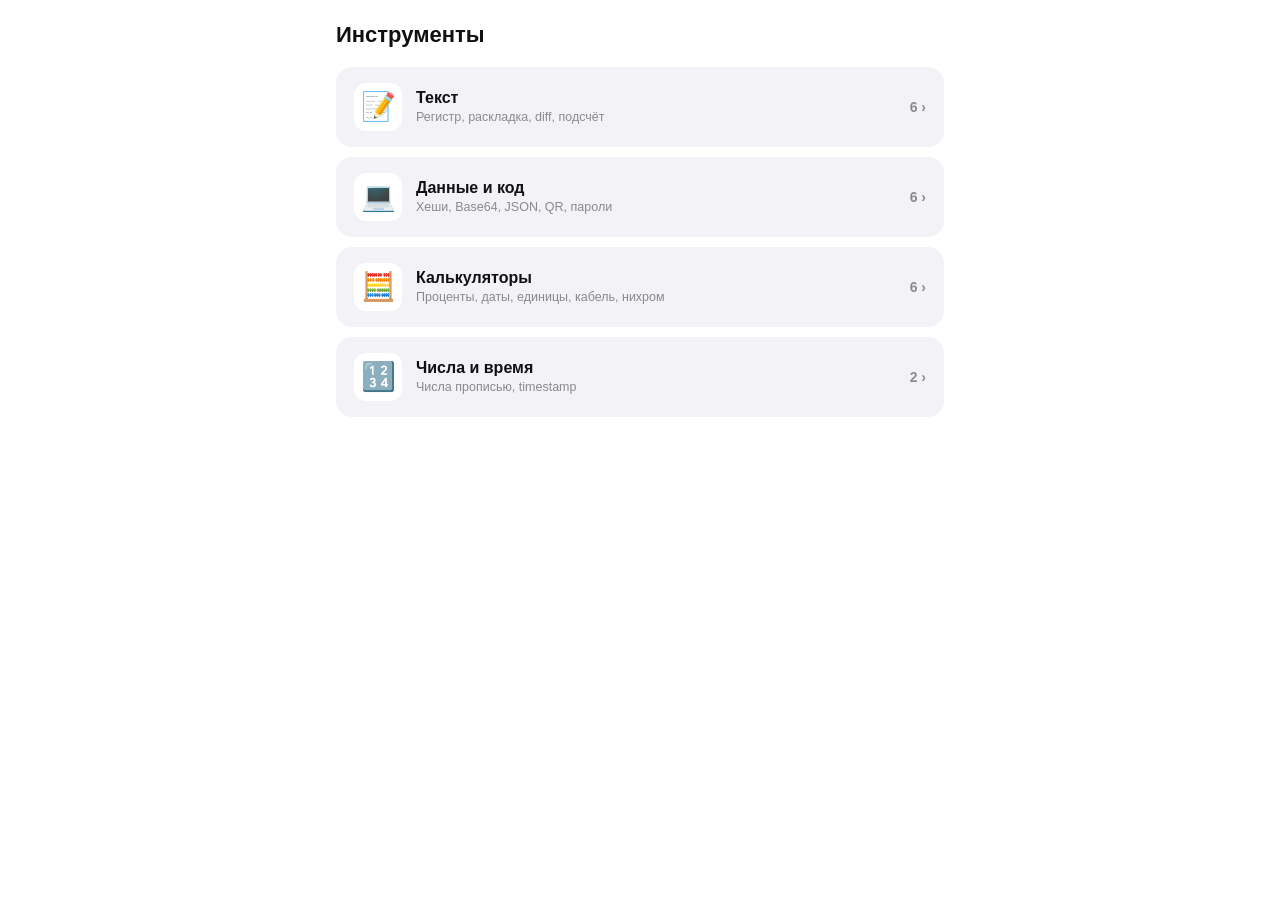
==== tools.html @ d8dfad8d "Update tools.html" ====
<!DOCTYPE html>
<html lang="ru">
<head>
<meta charset="utf-8">
<meta name="viewport" content="width=device-width, initial-scale=1, maximum-scale=1, viewport-fit=cover">
<meta name="color-scheme" content="light dark">
<title>Инструменты</title>
<script src="https://telegram.org/js/telegram-web-app.js"></script>
<style>
  :root{
    --bg: var(--tg-theme-bg-color, #ffffff);
    --text: var(--tg-theme-text-color, #111111);
    --hint: var(--tg-theme-hint-color, #8a8a8e);
    --link: var(--tg-theme-link-color, #2481cc);
    --btn: var(--tg-theme-button-color, #2481cc);
    --btn-text: var(--tg-theme-button-text-color, #ffffff);
    --sec: var(--tg-theme-secondary-bg-color, #f2f2f7);
    --card: var(--tg-theme-section-bg-color, #ffffff);
    --sep: rgba(128,128,128,.18);
  }
  *{box-sizing:border-box; -webkit-tap-highlight-color:transparent;}
  html,body{margin:0;padding:0;}
  body{
    font-family:-apple-system,BlinkMacSystemFont,"SF Pro Text","Segoe UI",Roboto,Helvetica,Arial,sans-serif;
    background:var(--bg); color:var(--text);
    min-height:100vh; font-size:16px; line-height:1.4;
    padding-bottom:env(safe-area-inset-bottom);
    overscroll-behavior:none;
  }
  .app{max-width:640px;margin:0 auto;padding:10px 16px 40px;}

  .topbar{display:flex;align-items:center;gap:10px;padding:10px 0 16px;min-height:52px;}
  .topbar h1{font-size:22px;font-weight:700;margin:0;flex:1;
    overflow:hidden;text-overflow:ellipsis;white-space:nowrap;}
  .back{
    background:var(--sec);border:0;color:var(--text);
    width:38px;height:38px;border-radius:50%;font-size:19px;
    display:flex;align-items:center;justify-content:center;
    cursor:pointer;flex-shrink:0;transition:transform .12s;
  }
  .back:active{transform:scale(.92);}
  .hidden{display:none !important;}

  .catList{display:flex;flex-direction:column;gap:10px;animation:fade .18s ease;}
  .cat{
    display:flex;align-items:center;gap:14px;
    background:var(--sec);border:0;border-radius:16px;
    padding:16px 18px;cursor:pointer;color:var(--text);
    font-family:inherit;text-align:left;width:100%;
    transition:transform .12s,opacity .12s;
  }
  .cat:active{transform:scale(.98);opacity:.85;}
  .catIco{
    font-size:28px;line-height:1;flex-shrink:0;
    width:48px;height:48px;border-radius:12px;
    display:flex;align-items:center;justify-content:center;
    background:var(--bg);
  }
  .catInfo{flex:1;min-width:0;}
  .catTitle{font-size:16px;font-weight:700;margin-bottom:3px;}
  .catSub{
    font-size:12.5px;color:var(--hint);
    overflow:hidden;text-overflow:ellipsis;white-space:nowrap;
  }
  .catCount{font-size:14px;color:var(--hint);font-weight:700;flex-shrink:0;}

  .grid{display:grid;grid-template-columns:1fr 1fr;gap:12px;animation:fade .18s ease;}
  .card{
    background:var(--sec);border:0;border-radius:16px;
    padding:20px 14px;display:flex;flex-direction:column;
    align-items:center;gap:10px;cursor:pointer;color:var(--text);
    font-family:inherit;font-size:14px;font-weight:600;text-align:center;
    transition:transform .12s, opacity .12s;min-height:108px;justify-content:center;
  }
  .card:active{transform:scale(.96);opacity:.8;}
  .card .ico{font-size:30px;line-height:1;}

  .panel{animation:fade .18s ease;}
  @keyframes fade{from{opacity:0;transform:translateY(6px)}to{opacity:1;transform:none}}

  label.fld{display:block;font-size:13px;color:var(--hint);margin:0 0 6px 2px;font-weight:500;}

  textarea,input[type=text],input[type=password],input[type=datetime-local],input[type=date],input[type=number],input[type=email],input[type=tel]{
    width:100%;background:var(--sec);border:1.5px solid transparent;
    border-radius:12px;padding:12px 14px;color:var(--text);
    font-family:inherit;font-size:16px;line-height:1.45;resize:vertical;
    outline:none;transition:border-color .15s;
    -webkit-appearance:none;appearance:none;
  }
  textarea{min-height:110px;}
  textarea:focus,input[type=text]:focus,input[type=password]:focus,input[type=datetime-local]:focus,input[type=date]:focus,input[type=number]:focus,input[type=email]:focus,input[type=tel]:focus{border-color:var(--btn);}
  textarea::placeholder,input::placeholder{color:var(--hint);}
  input[type=password]::-ms-reveal,
  input[type=password]::-ms-clear{display:none;}
  input[type=date]::-webkit-calendar-picker-indicator,
  input[type=datetime-local]::-webkit-calendar-picker-indicator{opacity:0;}

  .pwd-wrap{position:relative;display:block;}
  .pwd-wrap input{padding-right:48px;}
  .pwd-toggle{
    position:absolute;right:5px;top:50%;transform:translateY(-50%);
    background:transparent;border:0;color:var(--hint);
    width:38px;height:38px;border-radius:50%;
    display:flex;align-items:center;justify-content:center;
    cursor:pointer;font-size:18px;font-family:inherit;
    -webkit-tap-highlight-color:transparent;
  }
  .pwd-toggle:active{transform:translateY(-50%) scale(.9);}
  .pwd-toggle.on{color:var(--btn);}

  .dateWrap{position:relative;display:block;}
  .dateWrap .dateText{padding-right:48px;}
  .dateWrap .dateNative{
    position:absolute;left:0;top:0;width:1px;height:1px;
    opacity:0;pointer-events:none;border:0;padding:0;
    -webkit-appearance:none;appearance:none;
  }
  .dateWrap .dateBtn{
    position:absolute;right:5px;top:50%;transform:translateY(-50%);
    background:transparent;border:0;color:var(--hint);
    width:38px;height:38px;border-radius:50%;
    display:flex;align-items:center;justify-content:center;
    cursor:pointer;font-size:18px;font-family:inherit;
    -webkit-tap-highlight-color:transparent;
  }
  .dateWrap .dateBtn:active{transform:translateY(-50%) scale(.9);}

  .seg{display:flex;background:var(--sec);border-radius:12px;padding:3px;gap:3px;margin-bottom:14px;}
  .seg button{
    flex:1;border:0;background:transparent;color:var(--text);
    padding:9px 6px;border-radius:9px;font-size:14px;font-weight:600;
    font-family:inherit;cursor:pointer;transition:background .15s;
  }
  .seg button.on{background:var(--bg);box-shadow:0 1px 4px rgba(0,0,0,.12);}
  .seg.sm button{padding:7px 4px;font-size:13px;}
  .seg.wrap{flex-wrap:wrap;gap:6px;padding:6px;}
  .seg.wrap button{
    flex:1 0 calc(50% - 3px);min-height:44px;
    padding:8px 6px;font-size:13px;line-height:1.2;
  }
  .seg.wrap button.wide{flex:1 0 100%;}
  .opTitle{
    font-size:14px;color:var(--hint);font-weight:500;
    margin:2px 2px 10px;text-align:center;line-height:1.4;
  }
  .opTitle b{color:var(--text);font-weight:600;}

  .row{display:flex;gap:10px;margin-top:12px;}
  .btn{
    flex:1;border:0;border-radius:12px;padding:13px 16px;
    font-size:15px;font-weight:600;font-family:inherit;cursor:pointer;
    background:var(--btn);color:var(--btn-text);transition:transform .12s,opacity .12s;
  }
  .btn.ghost{background:var(--sec);color:var(--text);}
  .btn:active{transform:scale(.97);opacity:.85;}
  .btn:disabled{opacity:.45;}
  .btn.sm{padding:8px 12px;font-size:13px;flex:0 1 auto;border-radius:10px;}

  .out{
    margin-top:14px;background:var(--sec);border-radius:12px;
    padding:14px;font-size:15px;word-break:break-word;
    white-space:pre-wrap;font-family:ui-monospace,SFMono-Regular,Menlo,monospace;
    line-height:1.5;position:relative;min-height:52px;
  }
  .out.small{font-size:13.5px;}
  .out .empty{color:var(--hint);font-family:inherit;font-weight:400;}

  .stats{display:grid;grid-template-columns:1fr 1fr;gap:10px;margin-top:14px;}
  .stat{background:var(--sec);border-radius:12px;padding:12px 14px;}
  .stat .v{font-size:22px;font-weight:700;line-height:1.15;font-variant-numeric:tabular-nums;}
  .stat .k{font-size:12px;color:var(--hint);margin-top:3px;}
  .stat.full{grid-column:1/-1;}
  .stat .v.small{font-size:15px;font-weight:600;line-height:1.4;word-break:break-word;}

  .hashrow{margin-top:12px;}
  .hashrow .name{font-size:12px;color:var(--hint);font-weight:600;letter-spacing:.4px;margin-bottom:5px;}
  .hashrow .val{
    background:var(--sec);border-radius:12px;padding:12px 14px;
    font-family:ui-monospace,SFMono-Regular,Menlo,monospace;
    font-size:12.5px;word-break:break-all;line-height:1.5;
    display:flex;align-items:flex-start;gap:8px;
  }
  .hashrow .val span{flex:1;}
  .mini{
    background:transparent;border:0;color:var(--link);font-size:12px;
    font-weight:600;cursor:pointer;padding:2px 0;font-family:inherit;flex-shrink:0;
  }

  .convRow{
    display:flex;align-items:center;gap:10px;
    background:var(--sec);border-radius:10px;padding:11px 13px;margin-bottom:8px;
  }
  .convRow .cn{
    font-size:13px;color:var(--hint);flex:1;min-width:0;
    overflow:hidden;text-overflow:ellipsis;white-space:nowrap;
  }
  .convRow .cv{font-size:15px;font-weight:600;font-variant-numeric:tabular-nums;white-space:nowrap;}
  .convRow .cu{font-size:12px;color:var(--hint);font-weight:500;margin-left:2px;}

  .letters{
    background:var(--sec);border-radius:12px;padding:12px;
    display:flex;flex-wrap:wrap;gap:6px;max-height:260px;overflow-y:auto;
    min-height:52px;align-content:flex-start;
  }
  .ltr{
    background:var(--bg);border-radius:8px;padding:5px 9px;
    font-size:13px;display:inline-flex;align-items:center;gap:6px;
    font-family:ui-monospace,SFMono-Regular,Menlo,monospace;
  }
  .ltr b{font-weight:700;}
  .ltr .cnt{color:var(--hint);font-size:12px;font-weight:700;}

  .qrbox{
    margin-top:14px;background:#fff;border-radius:16px;padding:14px;
    display:flex;justify-content:center;align-items:center;min-height:120px;
  }
  .qrbox canvas{width:100%;max-width:340px;height:auto;image-rendering:pixelated;display:block;}

  .err{color:#e0453e;font-size:13px;margin-top:10px;font-weight:500;}
  .hintnote{color:var(--hint);font-size:12px;margin-top:10px;text-align:center;}

  .chk{display:flex;align-items:center;gap:10px;font-size:14px;padding:8px 0;cursor:pointer;user-select:none;}
  .chk input{width:18px;height:18px;accent-color:var(--btn);flex-shrink:0;}

  input[type=range]{width:100%;height:32px;accent-color:var(--btn);background:transparent;}

  .strength{height:8px;background:var(--sec);border-radius:6px;margin-top:12px;overflow:hidden;}
  .strength .bar{height:100%;width:0;transition:width .3s,background .3s;border-radius:6px;}

  .caseBtns{display:flex;flex-wrap:wrap;gap:6px;margin-top:12px;}
  .caseBtns .btn{padding:8px 12px;font-size:13px;flex:0 1 auto;border-radius:10px;}

  .colorPreview{height:96px;border-radius:14px;margin-bottom:16px;border:1px solid var(--sep);background:#3498db;}

  .twoCols{display:grid;grid-template-columns:1fr 1fr;gap:10px;margin-bottom:12px;}
  @media (max-width:520px) and (orientation:portrait){
    .twoCols{grid-template-columns:1fr;}
  }
  .twoCols.stacked{grid-template-columns:1fr !important;}
  .twoCols.force-horizontal{grid-template-columns:1fr 1fr !important;}

  .diff2{
    margin-top:6px;background:var(--sec);border-radius:12px;padding:8px;
    display:grid;gap:2px 6px;max-height:520px;overflow-y:auto;
    font-family:ui-monospace,SFMono-Regular,Menlo,monospace;
    font-size:12.5px;line-height:1.5;
  }
  .diff2.split{grid-template-columns:auto 1fr auto 1fr;column-gap:16px;}
  .diff2.unified{grid-template-columns:auto 1fr;column-gap:8px;}
  .diff2 .lno{
    color:var(--hint);font-size:11px;text-align:right;
    padding:1px 2px;user-select:none;font-variant-numeric:tabular-nums;min-width:22px;
  }
  .diff2 .cell{
    padding:1px 8px;white-space:pre-wrap;word-break:break-word;
    border-radius:3px;min-height:18px;
  }
  .diff2 .cell.add{background:rgba(52,199,89,.18);color:#1c7c3f;}
  .diff2 .cell.del{background:rgba(255,59,48,.18);color:#b03a2e;}
  .diff2 .cell.same{color:var(--hint);}
  .diff2 .cell.empty{background:rgba(128,128,128,.06);}
  @media (prefers-color-scheme: dark){
    .diff2 .cell.add{color:#7ee2a8;}
    .diff2 .cell.del{color:#ff8a82;}
  }
  .diff2 .hdr{
    color:var(--hint);font-size:11px;letter-spacing:.4px;
    margin:6px 4px 2px;font-weight:600;text-align:center;
  }
  .diff2 .hdr.span2{grid-column:span 2;}
  .diff2 .summary{
    grid-column:1/-1;color:var(--hint);font-size:11px;
    letter-spacing:.4px;margin:8px 4px 2px;font-weight:600;text-align:center;
  }

  select.sel{
    width:100%;background:var(--sec);border:1.5px solid transparent;
    border-radius:12px;padding:11px 32px 11px 14px;color:var(--text);
    font-family:inherit;font-size:15px;outline:none;appearance:none;
    -webkit-appearance:none;
    background-image:url("data:image/svg+xml;utf8,<svg xmlns='http://www.w3.org/2000/svg' width='12' height='8'><path d='M1 1l5 5 5-5' stroke='%23888' stroke-width='2' fill='none' stroke-linecap='round'/></svg>");
    background-repeat:no-repeat;background-position:right 12px center;
  }

  input[type=color]{width:100%;height:52px;border:0;border-radius:12px;background:var(--sec);padding:4px;cursor:pointer;}

  .toast{
    position:fixed;left:50%;bottom:28px;transform:translateX(-50%) translateY(20px);
    background:rgba(0,0,0,.82);color:#fff;padding:10px 20px;border-radius:22px;
    font-size:14px;font-weight:500;opacity:0;pointer-events:none;
    transition:all .22s;z-index:99;backdrop-filter:blur(8px);
  }
  .toast.show{opacity:1;transform:translateX(-50%) translateY(0);}
</style>
</head>
<body>
<div class="app">
  <div class="topbar">
    <button class="back hidden" id="backBtn">←</button>
    <h1 id="title">Инструменты</h1>
  </div>
  <div id="main"></div>
</div>
<div class="toast" id="toast"></div>

<script>
/* ============================================================
   Telegram WebApp
   ============================================================ */
const tg = window.Telegram && window.Telegram.WebApp ? window.Telegram.WebApp : null;
if (tg) {
  try { tg.ready(); tg.expand(); } catch(e){}
  if (tg.setHeaderColor) { try { tg.setHeaderColor('secondary_bg_color'); } catch(e){} }
}

let _mbGetter = null;
let _currentCleanup = null;

function setMainButton(getter){
  _mbGetter = getter;
  refreshMainButton();
}
function refreshMainButton(){
  if (!tg || !tg.MainButton) return;
  if (!_mbGetter){ try { tg.MainButton.hide(); } catch(e){} return; }
  let r = '';
  try { r = _mbGetter() || ''; } catch(e){ r = ''; }
  if (String(r).trim().length){
    try { tg.MainButton.setText('Отправить в чат'); tg.MainButton.show(); } catch(e){}
  } else {
    try { tg.MainButton.hide(); } catch(e){}
  }
}
if (tg && tg.MainButton){
  tg.MainButton.onClick(() => {
    if (!_mbGetter) return;
    let text = '';
    try { text = String(_mbGetter() || ''); } catch(e){}
    if (!text.trim()) return;
    try { tg.openTelegramLink('https://t.me/share/url?url=' + encodeURIComponent(text)); } catch(e){}
  });
}

/* ============================================================
   Утилиты
   ============================================================ */
const enc = new TextEncoder();
const dec = new TextDecoder();

function toast(msg){
  const t = document.getElementById('toast');
  t.textContent = msg;
  t.classList.add('show');
  clearTimeout(t._tm);
  t._tm = setTimeout(()=>t.classList.remove('show'), 1800);
}
async function copyText(txt){
  if (!txt) return;
  try {
    if (navigator.clipboard && window.isSecureContext) {
      await navigator.clipboard.writeText(txt);
    } else {
      const ta = document.createElement('textarea');
      ta.value = txt; ta.style.position = 'fixed'; ta.style.opacity = '0';
      document.body.appendChild(ta); ta.select();
      document.execCommand('copy'); document.body.removeChild(ta);
    }
    toast('Скопировано');
    if (tg && tg.HapticFeedback) try { tg.HapticFeedback.impactOccurred('light'); } catch(e){}
  } catch(e) { toast('Не удалось скопировать'); }
}
function esc(s){
  return String(s).replace(/[&<>"']/g, c => ({'&':'&amp;','<':'&lt;','>':'&gt;','"':'&quot;',"'":'&#39;'}[c]));
}

/* ============================================================
   Поля даты
   ============================================================ */
function parseUserDate(str, withTime){
  if (!str) return null;
  str = String(str).trim();
  if (!str) return null;
  let time = { h: 0, m: 0, s: 0 };
  let hasTime = false;
  const timeMatch = str.match(/(\d{1,2}):(\d{1,2})(?::(\d{1,2}))?\s*$/);
  if (timeMatch){
    const h = +timeMatch[1], m = +timeMatch[2], s = timeMatch[3] ? +timeMatch[3] : 0;
    if (h > 23 || m > 59 || s > 59) return null;
    time = { h, m, s }; hasTime = true;
    str = str.slice(0, timeMatch.index).trim();
    if (!str) return null;
  }
  let y, mo, d;
  let m = str.match(/^(\d{4})[-./](\d{1,2})[-./](\d{1,2})$/);
  if (m){ y = +m[1]; mo = +m[2]; d = +m[3]; }
  else {
    m = str.match(/^(\d{1,2})[-./](\d{1,2})[-./](\d{2,4})$/);
    if (m){
      d = +m[1]; mo = +m[2]; y = +m[3];
      if (y < 100) y += y < 70 ? 2000 : 1900;
    } else {
      m = str.match(/^(\d{8})$/);
      if (m){
        const s = m[1]; const first4 = +s.slice(0,4);
        if (first4 >= 1900 && first4 <= 2199){ y = first4; mo = +s.slice(4,6); d = +s.slice(6,8); }
        else { d = +s.slice(0,2); mo = +s.slice(2,4); y = +s.slice(4,8); }
      } else {
        m = str.match(/^(\d{6})$/);
        if (m){
          const s = m[1];
          d = +s.slice(0,2); mo = +s.slice(2,4); y = +s.slice(4,6);
          y += y < 70 ? 2000 : 1900;
        } else return null;
      }
    }
  }
  if (mo < 1 || mo > 12 || d < 1 || d > 31 || y < 1900 || y > 2199) return null;
  const dt = new Date(y, mo - 1, d, time.h, time.m, time.s);
  if (dt.getFullYear() !== y || dt.getMonth() !== mo - 1 || dt.getDate() !== d) return null;
  return { date: dt, hasTime };
}
function formatUserDate(date, withTime){
  const d = String(date.getDate()).padStart(2, '0');
  const mo = String(date.getMonth() + 1).padStart(2, '0');
  const y = date.getFullYear();
  let s = `${d}.${mo}.${y}`;
  if (withTime){
    const h = String(date.getHours()).padStart(2, '0');
    const mi = String(date.getMinutes()).padStart(2, '0');
    s += ` ${h}:${mi}`;
  }
  return s;
}
function toNativeValue(date, withTime){
  const y = date.getFullYear();
  const mo = String(date.getMonth() + 1).padStart(2, '0');
  const d = String(date.getDate()).padStart(2, '0');
  let s = `${y}-${mo}-${d}`;
  if (withTime){
    const h = String(date.getHours()).padStart(2, '0');
    const mi = String(date.getMinutes()).padStart(2, '0');
    s += `T${h}:${mi}`;
  }
  return s;
}
function dateFieldWrap(id, initialValue, withTime){
  const placeholder = withTime ? 'дд.мм.гггг чч:мм' : 'дд.мм.гггг';
  return `
    <div class="dateWrap">
      <input type="text" id="${id}" class="dateText"
        placeholder="${placeholder}"
        value="${esc(initialValue || '')}"
        autocomplete="off" spellcheck="false">
      <input type="${withTime ? 'datetime-local' : 'date'}" id="${id}__native" class="dateNative" tabindex="-1">
      <button type="button" class="dateBtn" data-for="${id}" aria-label="Выбрать дату">📅</button>
    </div>`;
}
function bindDateField(container, id, withTime, onChange){
  const txt = container.querySelector('#' + id);
  const native = container.querySelector('#' + id + '__native');
  const btn = container.querySelector('.dateBtn[data-for="' + id + '"]');
  if (!txt || !native || !btn) return;
  const syncNative = () => {
    const p = parseUserDate(txt.value, withTime);
    if (p) native.value = toNativeValue(p.date, withTime);
  };
  txt.addEventListener('input', () => { syncNative(); onChange(); });
  txt.addEventListener('blur', () => {
    const p = parseUserDate(txt.value, withTime);
    if (p){ txt.value = formatUserDate(p.date, withTime); onChange(); }
  });
  btn.addEventListener('click', e => {
    e.preventDefault(); syncNative();
    try { if (typeof native.showPicker === 'function') native.showPicker(); else native.click(); }
    catch(err) { try { native.click(); } catch(_){} }
  });
  native.addEventListener('change', () => {
    if (!native.value) return;
    const parts = native.value.split('T');
    const [y, mo, d] = parts[0].split('-').map(Number);
    let hh = 0, mm = 0;
    if (parts[1]){ const t = parts[1].split(':'); hh = +t[0]; mm = +t[1]; }
    const dt = new Date(y, mo - 1, d, hh, mm);
    txt.value = formatUserDate(dt, withTime);
    onChange();
  });
  syncNative();
}

/* ============================================================
   MD5
   ============================================================ */
function md5(str){
  const bytes = enc.encode(str);
  const S = [7,12,17,22,7,12,17,22,7,12,17,22,7,12,17,22,
             5,9,14,20,5,9,14,20,5,9,14,20,5,9,14,20,
             4,11,16,23,4,11,16,23,4,11,16,23,4,11,16,23,
             6,10,15,21,6,10,15,21,6,10,15,21,6,10,15,21];
  const K = new Uint32Array(64);
  for (let i=0;i<64;i++) K[i] = Math.floor(Math.abs(Math.sin(i+1)) * 4294967296);
  const len = bytes.length, bitLen = len * 8;
  const padLen = ((len + 8) >> 6 << 6) + 64;
  const buf = new Uint8Array(padLen); buf.set(bytes); buf[len] = 0x80;
  const dv = new DataView(buf.buffer);
  dv.setUint32(padLen - 8, bitLen >>> 0, true);
  dv.setUint32(padLen - 4, Math.floor(bitLen / 4294967296), true);
  let a0=0x67452301,b0=0xefcdab89,c0=0x98badcfe,d0=0x10325476;
  const M = new Uint32Array(16);
  for (let off=0; off<padLen; off+=64){
    for (let i=0;i<16;i++) M[i] = dv.getUint32(off + i*4, true);
    let A=a0,B=b0,C=c0,D=d0;
    for (let i=0;i<64;i++){
      let F,g;
      if (i<16){F=(B&C)|(~B&D);g=i;}
      else if (i<32){F=(D&B)|(~D&C);g=(5*i+1)%16;}
      else if (i<48){F=B^C^D;g=(3*i+5)%16;}
      else{F=C^(B|~D);g=(7*i)%16;}
      F=(F+A+K[i]+M[g])>>>0;
      A=D;D=C;C=B;B=(B+(((F<<S[i])|(F>>>(32-S[i])))>>>0))>>>0;
    }
    a0=(a0+A)>>>0;b0=(b0+B)>>>0;c0=(c0+C)>>>0;d0=(d0+D)>>>0;
  }
  const out = new Uint8Array(16);
  const odv = new DataView(out.buffer);
  odv.setUint32(0,a0,true);odv.setUint32(4,b0,true);
  odv.setUint32(8,c0,true);odv.setUint32(12,d0,true);
  let hex='';
  for (let i=0;i<16;i++) hex += out[i].toString(16).padStart(2,'0');
  return hex;
}

/* ============================================================
   SHA-256
   ============================================================ */
function sha256(str){
  const bytes = enc.encode(str);
  const K = new Uint32Array([
    0x428a2f98,0x71374491,0xb5c0fbcf,0xe9b5dba5,0x3956c25b,0x59f111f1,0x923f82a4,0xab1c5ed5,
    0xd807aa98,0x12835b01,0x243185be,0x550c7dc3,0x72be5d74,0x80deb1fe,0x9bdc06a7,0xc19bf174,
    0xe49b69c1,0xefbe4786,0x0fc19dc6,0x240ca1cc,0x2de92c6f,0x4a7484aa,0x5cb0a9dc,0x76f988da,
    0x983e5152,0xa831c66d,0xb00327c8,0xbf597fc7,0xc6e00bf3,0xd5a79147,0x06ca6351,0x14292967,
    0x27b70a85,0x2e1b2138,0x4d2c6dfc,0x53380d13,0x650a7354,0x766a0abb,0x81c2c92e,0x92722c85,
    0xa2bfe8a1,0xa81a664b,0xc24b8b70,0xc76c51a3,0xd192e819,0xd6990624,0xf40e3585,0x106aa070,
    0x19a4c116,0x1e376c08,0x2748774c,0x34b0bcb5,0x391c0cb3,0x4ed8aa4a,0x5b9cca4f,0x682e6ff3,
    0x748f82ee,0x78a5636f,0x84c87814,0x8cc70208,0x90befffa,0xa4506ceb,0xbef9a3f7,0xc67178f2]);
  const H = new Uint32Array([0x6a09e667,0xbb67ae85,0x3c6ef372,0xa54ff53a,0x510e527f,0x9b05688c,0x1f83d9ab,0x5be0cd19]);
  const rotr = (x,n) => (x>>>n)|(x<<(32-n));
  const len = bytes.length, bitLen = len*8;
  const padLen = ((len+8)>>6<<6)+64;
  const buf = new Uint8Array(padLen); buf.set(bytes); buf[len] = 0x80;
  const dv = new DataView(buf.buffer);
  dv.setUint32(padLen-8, Math.floor(bitLen/4294967296), false);
  dv.setUint32(padLen-4, bitLen>>>0, false);
  const w = new Uint32Array(64);
  for (let off=0; off<padLen; off+=64){
    for (let i=0;i<16;i++) w[i] = dv.getUint32(off+i*4,false);
    for (let i=16;i<64;i++){
      const s0 = rotr(w[i-15],7)^rotr(w[i-15],18)^(w[i-15]>>>3);
      const s1 = rotr(w[i-2],17)^rotr(w[i-2],19)^(w[i-2]>>>10);
      w[i] = (w[i-16]+s0+w[i-7]+s1)>>>0;
    }
    let a=H[0],b=H[1],c=H[2],d=H[3],e=H[4],f=H[5],g=H[6],h=H[7];
    for (let i=0;i<64;i++){
      const S1 = rotr(e,6)^rotr(e,11)^rotr(e,25);
      const ch = (e&f)^(~e&g);
      const t1 = (h+S1+ch+K[i]+w[i])>>>0;
      const S0 = rotr(a,2)^rotr(a,13)^rotr(a,22);
      const maj = (a&b)^(a&c)^(b&c);
      const t2 = (S0+maj)>>>0;
      h=g;g=f;f=e;e=(d+t1)>>>0;d=c;c=b;b=a;a=(t1+t2)>>>0;
    }
    H[0]=(H[0]+a)>>>0;H[1]=(H[1]+b)>>>0;H[2]=(H[2]+c)>>>0;H[3]=(H[3]+d)>>>0;
    H[4]=(H[4]+e)>>>0;H[5]=(H[5]+f)>>>0;H[6]=(H[6]+g)>>>0;H[7]=(H[7]+h)>>>0;
  }
  let out='';
  for (let i=0;i<8;i++) out += H[i].toString(16).padStart(8,'0');
  return out;
}

/* ============================================================
   Base64
   ============================================================ */
function b64Encode(str){
  const bytes = enc.encode(str);
  let bin='';
  const CH = 0x8000;
  for (let i=0;i<bytes.length;i+=CH) bin += String.fromCharCode.apply(null, bytes.subarray(i,i+CH));
  return btoa(bin);
}
function b64Decode(b64){
  const clean = b64.replace(/\s+/g,'').replace(/-/g,'+').replace(/_/g,'/');
  const pad = clean.length % 4 ? '='.repeat(4 - clean.length % 4) : '';
  const bin = atob(clean + pad);
  const bytes = new Uint8Array(bin.length);
  for (let i=0;i<bin.length;i++) bytes[i] = bin.charCodeAt(i);
  return dec.decode(bytes);
}

/* ============================================================
   Раскладка
   ============================================================ */
const RU_TO_EN_CHARS = {
  'й':'q','ц':'w','у':'e','к':'r','е':'t','н':'y','г':'u','ш':'i',
  'щ':'o','з':'p','х':'[','ъ':']','ф':'a','ы':'s','в':'d','а':'f',
  'п':'g','р':'h','о':'j','л':'k','д':'l','ж':';','э':"'",'я':'z',
  'ч':'x','с':'c','м':'v','и':'b','т':'n','ь':'m','б':',','ю':'.',
  'ё':'`',
  'Й':'Q','Ц':'W','У':'E','К':'R','Е':'T','Н':'Y','Г':'U','Ш':'I',
  'Щ':'O','З':'P','Х':'{','Ъ':'}','Ф':'A','Ы':'S','В':'D','А':'F',
  'П':'G','Р':'H','О':'J','Л':'K','Д':'L','Ж':':','Э':'"','Я':'Z',
  'Ч':'X','С':'C','М':'V','И':'B','Т':'N','Ь':'M','Б':'<','Ю':'>',
  'Ё':'~'
};
const EN_TO_RU_CHARS = (() => { const o={}; for (const [k,v] of Object.entries(RU_TO_EN_CHARS)) o[v]=k; return o; })();
function convertLayout(text, dir, convertPunct = false){
  const map = dir === 'ru-en' ? RU_TO_EN_CHARS : EN_TO_RU_CHARS;
  const RE_LETTER = /\p{L}/u;
  let out = '';
  for (const ch of text){
    if (!convertPunct && !RE_LETTER.test(ch)){ out += ch; continue; }
    out += (map[ch] !== undefined) ? map[ch] : ch;
  }
  return out;
}

/* ============================================================
   Транслитерация
   ============================================================ */
const TRANSLIT_MAP = {
  'а':'a','б':'b','в':'v','г':'g','д':'d','е':'e','ё':'e','ж':'zh','з':'z',
  'и':'i','й':'y','к':'k','л':'l','м':'m','н':'n','о':'o','п':'p','р':'r',
  'с':'s','т':'t','у':'u','ф':'f','х':'kh','ц':'ts','ч':'ch','ш':'sh',
  'щ':'shch','ъ':'','ы':'y','ь':'','э':'e','ю':'yu','я':'ya',
  'А':'A','Б':'B','В':'V','Г':'G','Д':'D','Е':'E','Ё':'E','Ж':'Zh','З':'Z',
  'И':'I','Й':'Y','К':'K','Л':'L','М':'M','Н':'N','О':'O','П':'P','Р':'R',
  'С':'S','Т':'T','У':'U','Ф':'F','Х':'Kh','Ц':'Ts','Ч':'Ch','Ш':'Sh',
  'Щ':'Shch','Ъ':'','Ы':'Y','Ь':'','Э':'E','Ю':'Yu','Я':'Ya'
};
function translit(text, mode){
  let out = '';
  for (const ch of text) out += (TRANSLIT_MAP[ch] !== undefined) ? TRANSLIT_MAP[ch] : ch;
  if (mode === 'url'){
    out = out.toLowerCase().replace(/\s+/g, '-').replace(/[^a-z0-9\-_.~]/g, '').replace(/-+/g, '-').replace(/^-|-$/g, '');
  }
  return out;
}

/* ============================================================
   QR-код
   ============================================================ */
const QR = (function(){
  const EXP = new Uint8Array(512), LOG = new Uint8Array(256);
  (function(){
    let x = 1;
    for (let i=0;i<255;i++){ EXP[i]=x; LOG[x]=i; x<<=1; if (x&0x100) x^=0x11D; }
    for (let i=255;i<512;i++) EXP[i] = EXP[i-255];
  })();
  const mul = (a,b) => (a===0||b===0) ? 0 : EXP[LOG[a]+LOG[b]];
  function genPoly(n){
    let poly = [1];
    for (let i=0;i<n;i++){
      const c = EXP[i];
      const next = new Array(poly.length + 1).fill(0);
      for (let j=0;j<poly.length;j++){ next[j]^=poly[j]; next[j+1]^=mul(poly[j],c); }
      poly = next;
    }
    return poly;
  }
  function rsEncode(data, ecLen){
    const gen = genPoly(ecLen);
    const res = new Uint8Array(data.length + ecLen);
    res.set(data);
    for (let i=0;i<data.length;i++){
      const coef = res[i];
      if (coef !== 0) for (let j=0;j<gen.length;j++) res[i+j] ^= mul(gen[j], coef);
    }
    const out = [];
    for (let i=data.length;i<res.length;i++) out.push(res[i]);
    return out;
  }
  const INFO = [ null,
    {align:[],         L:[19,7, [[1,19]]],          M:[16,10,[[1,16]]],           Q:[13,13,[[1,13]]],           H:[9,17, [[1,9]]]},
    {align:[6,18],     L:[34,10,[[1,34]]],          M:[28,16,[[1,28]]],           Q:[22,22,[[1,22]]],           H:[16,28,[[1,16]]]},
    {align:[6,22],     L:[55,15,[[1,55]]],          M:[44,26,[[1,44]]],           Q:[34,18,[[2,17]]],           H:[26,22,[[2,13]]]},
    {align:[6,26],     L:[80,20,[[1,80]]],          M:[64,18,[[2,32]]],           Q:[48,26,[[2,24]]],           H:[36,16,[[4,9]]]},
    {align:[6,30],     L:[108,26,[[1,108]]],        M:[86,24,[[2,43]]],           Q:[62,18,[[2,15],[2,16]]],    H:[46,22,[[2,11],[2,12]]]},
    {align:[6,34],     L:[136,18,[[2,68]]],         M:[108,16,[[4,27]]],          Q:[76,24,[[4,19]]],           H:[60,28,[[4,15]]]},
    {align:[6,22,38],  L:[156,20,[[2,78]]],         M:[124,18,[[4,31]]],          Q:[88,18,[[2,14],[4,15]]],    H:[66,26,[[4,13],[1,14]]]},
    {align:[6,24,42],  L:[194,24,[[2,97]]],         M:[154,22,[[2,38],[2,39]]],   Q:[110,22,[[4,18],[2,19]]],   H:[86,26,[[4,14],[2,15]]]},
    {align:[6,26,46],  L:[232,30,[[2,116]]],        M:[182,22,[[3,36],[2,37]]],   Q:[132,20,[[4,16],[4,17]]],   H:[100,24,[[4,12],[4,13]]]},
    {align:[6,28,50],  L:[274,18,[[2,68],[2,69]]],  M:[216,26,[[4,43],[1,44]]],   Q:[154,24,[[6,19],[2,20]]],   H:[122,28,[[6,15],[2,16]]]},
    {align:[6,30,54],  L:[324,20,[[4,81]]],         M:[254,30,[[1,82],[4,43]]],   Q:[180,28,[[4,22],[4,23]]],   H:[140,24,[[3,12],[8,13]]]},
    {align:[6,32,58],  L:[370,24,[[2,92],[2,93]]],  M:[290,22,[[6,36],[2,37]]],   Q:[206,26,[[4,20],[6,21]]],   H:[158,28,[[7,14],[4,15]]]},
    {align:[6,34,62],  L:[428,26,[[4,107]]],        M:[334,22,[[8,37],[1,38]]],   Q:[244,24,[[8,20],[4,21]]],   H:[180,22,[[12,11],[4,12]]]},
    {align:[6,26,46,66], L:[461,30,[[3,115],[1,116]]], M:[365,24,[[4,40],[5,41]]], Q:[261,20,[[11,16],[5,17]]], H:[197,24,[[11,12],[5,13]]]},
    {align:[6,26,48,70], L:[523,22,[[5,87],[1,88]]], M:[415,24,[[5,41],[5,42]]], Q:[295,30,[[5,24],[7,25]]], H:[223,24,[[11,12],[7,13]]]}
  ];
  const EC_BITS = {L:1, M:0, Q:3, H:2};
  const MASKS = [
    (i,j)=>(i+j)%2===0,(i,j)=>i%2===0,(i,j)=>j%3===0,(i,j)=>(i+j)%3===0,
    (i,j)=>(Math.floor(i/2)+Math.floor(j/3))%2===0,
    (i,j)=>((i*j)%2)+((i*j)%3)===0,
    (i,j)=>(((i*j)%2)+((i*j)%3))%2===0,
    (i,j)=>(((i+j)%2)+((i*j)%3))%2===0];
  const getBit = (x,i) => (x>>>i)&1;
  function formatBits(ecl, mask){
    const data = (EC_BITS[ecl]<<3)|mask;
    let rem = data;
    for (let i=0;i<10;i++) rem = (rem<<1) ^ ((rem>>>9)*0x537);
    return ((data<<10)|(rem&0x3FF)) ^ 0x5412;
  }
  function versionBits(v){
    let rem = v;
    for (let i=0;i<12;i++) rem = (rem<<1) ^ ((rem>>>11)*0x1F25);
    return (v<<12)|(rem&0xFFF);
  }
  function buildMatrix(version, ecl, codewords){
    const size = version*4+17;
    const m = Array.from({length:size},()=>new Array(size).fill(0));
    const fn = Array.from({length:size},()=>new Array(size).fill(false));
    function finder(r,c){
      for (let dr=-1;dr<=7;dr++) for (let dc=-1;dc<=7;dc++){
        const rr=r+dr, cc=c+dc;
        if (rr<0||rr>=size||cc<0||cc>=size) continue;
        const inside = dr>=0&&dr<=6&&dc>=0&&dc<=6;
        let v = 0;
        if (inside && (dr===0||dr===6||dc===0||dc===6)) v=1;
        if (inside && dr>=2&&dr<=4&&dc>=2&&dc<=4) v=1;
        m[rr][cc]=v; fn[rr][cc]=true;
      }
    }
    finder(0,0);finder(0,size-7);finder(size-7,0);
    const centers = INFO[version].align;
    for (const r of centers) for (const c of centers){
      if (fn[r][c]) continue;
      for (let dr=-2;dr<=2;dr++) for (let dc=-2;dc<=2;dc++){
        const v = Math.max(Math.abs(dr),Math.abs(dc)) !== 1 ? 1 : 0;
        m[r+dr][c+dc]=v; fn[r+dr][c+dc]=true;
      }
    }
    for (let i=8;i<=size-9;i++){
      const v = i%2===0?1:0;
      if (!fn[6][i]){m[6][i]=v;fn[6][i]=true;}
      if (!fn[i][6]){m[i][6]=v;fn[i][6]=true;}
    }
    for (let i=0;i<=8;i++){
      if (!fn[8][i]) fn[8][i]=true;
      if (!fn[i][8]) fn[i][8]=true;
    }
    for (let i=0;i<8;i++){ fn[8][size-1-i]=true; fn[size-1-i][8]=true; }
    m[size-8][8]=1; fn[size-8][8]=true;
    if (version>=7){
      for (let i=0;i<6;i++) for (let j=0;j<3;j++){
        fn[size-11+j][i]=true; fn[i][size-11+j]=true;
      }
    }
    const totalBits = codewords.length*8;
    let bitIdx=0, upward=true;
    for (let col=size-1; col>0; col-=2){
      if (col===6) col=5;
      for (let i=0;i<size;i++){
        const row = upward ? size-1-i : i;
        for (let k=0;k<2;k++){
          const cc = col-k;
          if (!fn[row][cc]){
            m[row][cc] = bitIdx<totalBits ? (codewords[bitIdx>>3]>>(7-(bitIdx&7)))&1 : 0;
            bitIdx++;
          }
        }
      }
      upward = !upward;
    }
    return {m, fn, size};
  }
  function placeFormat(m, size, ecl, mask){
    const bits = formatBits(ecl, mask);
    for (let i=0;i<=5;i++) m[8][i]=getBit(bits,i);
    m[8][7]=getBit(bits,6); m[8][8]=getBit(bits,7); m[7][8]=getBit(bits,8);
    for (let i=9;i<15;i++) m[14-i][8]=getBit(bits,i);
    for (let i=0;i<8;i++) m[size-1-i][8]=getBit(bits,i);
    for (let i=8;i<15;i++) m[8][size-15+i]=getBit(bits,i);
    m[size-8][8]=1;
  }
  function placeVersion(m, size, v){
    if (v<7) return;
    const bits = versionBits(v);
    for (let i=0;i<6;i++) for (let j=0;j<3;j++){
      m[size-11+j][i]=getBit(bits,i*3+j);
      m[i][size-11+j]=getBit(bits,i*3+j);
    }
  }
  function penalty(m, size){
    let p=0;
    for (let i=0;i<size;i++){
      let rc=-1, rl=0;
      for (let j=0;j<size;j++){
        if (m[i][j]===rc) rl++;
        else { if (rl>=5) p+=3+(rl-5); rc=m[i][j]; rl=1; }
      }
      if (rl>=5) p+=3+(rl-5);
    }
    for (let j=0;j<size;j++){
      let rc=-1, rl=0;
      for (let i=0;i<size;i++){
        if (m[i][j]===rc) rl++;
        else { if (rl>=5) p+=3+(rl-5); rc=m[i][j]; rl=1; }
      }
      if (rl>=5) p+=3+(rl-5);
    }
    for (let i=0;i<size-1;i++) for (let j=0;j<size-1;j++){
      const v=m[i][j];
      if (v===m[i][j+1]&&v===m[i+1][j]&&v===m[i+1][j+1]) p+=3;
    }
    const P1=[1,0,1,1,1,0,1,0,0,0,0], P2=[0,0,0,0,1,0,1,1,1,0,1];
    const match = (arr,off,pat) => { for (let k=0;k<11;k++) if (arr[off+k]!==pat[k]) return false; return true; };
    for (let i=0;i<size;i++){
      const row=m[i]; const col=new Array(size);
      for (let j=0;j<size;j++) col[j]=m[j][i];
      for (let j=0;j<=size-11;j++){
        if (match(row,j,P1)) p+=40;
        if (match(row,j,P2)) p+=40;
        if (match(col,j,P1)) p+=40;
        if (match(col,j,P2)) p+=40;
      }
    }
    let dark=0;
    for (let i=0;i<size;i++) for (let j=0;j<size;j++) if (m[i][j]) dark++;
    p += Math.floor(Math.abs(dark*100/(size*size) - 50)/5)*10;
    return p;
  }
  function encode(text, ecl){
    const bytes = enc.encode(text);
    let ver=0, spec=null;
    for (let v=1;v<=15;v++){
      const s = INFO[v][ecl];
      const cbits = v < 10 ? 8 : 16;
      if (4 + cbits + bytes.length * 8 <= s[0] * 8){ ver=v; spec=s; break; }
    }
    if (!ver) throw new Error('Текст слишком длинный для QR (макс. ~520 байт)');
    const totalData = spec[0], blocks = spec[2], ecLen = spec[1];
    const bits = [];
    const put = (val,len) => { for (let i=len-1;i>=0;i--) bits.push((val>>>i)&1); };
    put(4,4); put(bytes.length, ver<10?8:16);
    for (const b of bytes) put(b,8);
    const cap = totalData*8;
    for (let i=0;i<4 && bits.length<cap;i++) bits.push(0);
    while (bits.length%8!==0) bits.push(0);
    const dataCw = [];
    for (let i=0;i<bits.length;i+=8){
      let v=0; for (let j=0;j<8;j++) v=(v<<1)|bits[i+j];
      dataCw.push(v);
    }
    let pad=0;
    while (dataCw.length<totalData){ dataCw.push(pad%2===0?0xEC:0x11); pad++; }
    const dataBlocks=[], ecBlocks=[];
    let pos=0;
    for (const [count,dLen] of blocks){
      for (let i=0;i<count;i++){
        const d = dataCw.slice(pos,pos+dLen); pos+=dLen;
        dataBlocks.push(d); ecBlocks.push(rsEncode(d,ecLen));
      }
    }
    const finalCw=[];
    const maxD = Math.max(...dataBlocks.map(b=>b.length));
    for (let i=0;i<maxD;i++) for (const b of dataBlocks) if (i<b.length) finalCw.push(b[i]);
    for (let i=0;i<ecLen;i++) for (const b of ecBlocks) finalCw.push(b[i]);
    const {m, fn, size} = buildMatrix(ver, ecl, finalCw);
    let best=null;
    for (let mask=0;mask<8;mask++){
      const mm = m.map(r=>r.slice());
      for (let i=0;i<size;i++) for (let j=0;j<size;j++){
        if (!fn[i][j] && MASKS[mask](i,j)) mm[i][j]^=1;
      }
      placeFormat(mm,size,ecl,mask);
      placeVersion(mm,size,ver);
      const p = penalty(mm,size);
      if (!best || p<best.p) best = {p, m:mm};
    }
    return {matrix: best.m, size, version: ver};
  }
  function draw(canvas, res, quiet){
    quiet = quiet==null?4:quiet;
    const {matrix, size} = res;
    const total = size + quiet*2;
    const scale = Math.max(2, Math.floor(360/total));
    const px = total*scale;
    canvas.width = px; canvas.height = px;
    canvas.style.width = '100%';
    const ctx = canvas.getContext('2d');
    ctx.fillStyle = '#ffffff'; ctx.fillRect(0,0,px,px);
    ctx.fillStyle = '#000000';
    for (let i=0;i<size;i++) for (let j=0;j<size;j++){
      if (matrix[i][j]) ctx.fillRect((j+quiet)*scale,(i+quiet)*scale,scale,scale);
    }
  }
  return {encode, draw};
})();

/* ============================================================
   Пароли
   ============================================================ */
function genPassword(len, opts){
  let alphabet = '';
  if (opts.lower) alphabet += 'abcdefghijklmnopqrstuvwxyz';
  if (opts.upper) alphabet += 'ABCDEFGHIJKLMNOPQRSTUVWXYZ';
  if (opts.digits) alphabet += '0123456789';
  if (opts.symbols) alphabet += '!@#$%^&*()-_=+[]{};:,.?/';
  if (opts.noSimilar) alphabet = alphabet.replace(/[l1IO0o]/g, '');
  if (!alphabet) return '';
  const arr = new Uint32Array(len);
  crypto.getRandomValues(arr);
  let out = '';
  for (let i=0;i<len;i++) out += alphabet[arr[i] % alphabet.length];
  return out;
}
function passwordStrength(pw){
  if (!pw) return {bits: 0, label: '—', color: 'var(--hint)', pct: 0};
  const sets = [/[a-z]/, /[A-Z]/, /[0-9]/, /[^a-zA-Z0-9]/].filter(r => r.test(pw)).length;
  const size = sets >= 4 ? 95 : sets === 3 ? 62 : sets === 2 ? 52 : 26;
  const bits = Math.round(pw.length * Math.log2(size));
  let label, color, pct;
  if (bits < 40){ label = 'Слабый'; color = '#e0453e'; pct = 25; }
  else if (bits < 60){ label = 'Средний'; color = '#f5a623'; pct = 50; }
  else if (bits < 80){ label = 'Хороший'; color = '#8bc34a'; pct = 75; }
  else { label = 'Отличный'; color = '#34c759'; pct = 100; }
  return {bits, label, color, pct};
}

/* ============================================================
   Цвет
   ============================================================ */
function clamp(v, lo, hi){ return Math.max(lo, Math.min(hi, v)); }
function hexToRgb(hex){
  hex = String(hex).trim().replace(/^#/, '');
  if (hex.length === 3) hex = hex.split('').map(c => c+c).join('');
  if (hex.length !== 6 && hex.length !== 8) return null;
  const r = parseInt(hex.slice(0,2),16), g = parseInt(hex.slice(2,4),16), b = parseInt(hex.slice(4,6),16);
  if ([r,g,b].some(x => isNaN(x))) return null;
  return {r,g,b};
}
function rgbToHex(r,g,b){
  return '#' + [r,g,b].map(x => clamp(Math.round(x),0,255).toString(16).padStart(2,'0')).join('');
}
function rgbToHsl(r,g,b){
  r/=255;g/=255;b/=255;
  const max=Math.max(r,g,b), min=Math.min(r,g,b);
  let h, s, l=(max+min)/2;
  if (max===min){ h=s=0; }
  else {
    const d = max-min;
    s = l>0.5 ? d/(2-max-min) : d/(max+min);
    switch(max){
      case r: h = (g-b)/d + (g<b?6:0); break;
      case g: h = (b-r)/d + 2; break;
      case b: h = (r-g)/d + 4; break;
    }
    h /= 6;
  }
  return {h: Math.round(h*360), s: Math.round(s*100), l: Math.round(l*100)};
}
function hslToRgb(h,s,l){
  h/=360; s/=100; l/=100;
  let r,g,b;
  if (s===0){ r=g=b=l; }
  else {
    const hue2rgb = (p,q,t) => {
      if (t<0) t+=1; if (t>1) t-=1;
      if (t<1/6) return p+(q-p)*6*t;
      if (t<1/2) return q;
      if (t<2/3) return p+(q-p)*(2/3-t)*6;
      return p;
    };
    const q = l<0.5 ? l*(1+s) : l+s-l*s;
    const p = 2*l-q;
    r = hue2rgb(p,q,h+1/3);
    g = hue2rgb(p,q,h);
    b = hue2rgb(p,q,h-1/3);
  }
  return {r: Math.round(r*255), g: Math.round(g*255), b: Math.round(b*255)};
}

/* ============================================================
   Diff
   ============================================================ */
function diffLines(a, b){
  const A = a.split('\n'), B = b.split('\n');
  const m = A.length, n = B.length;
  const dp = Array.from({length: m+1}, () => new Uint16Array(n+1));
  for (let i=1;i<=m;i++){
    for (let j=1;j<=n;j++){
      if (A[i-1] === B[j-1]) dp[i][j] = dp[i-1][j-1] + 1;
      else dp[i][j] = Math.max(dp[i-1][j], dp[i][j-1]);
    }
  }
  const res = [];
  let i=m, j=n;
  while (i>0 && j>0){
    if (A[i-1] === B[j-1]){ res.unshift({t:'same', s:A[i-1]}); i--; j--; }
    else if (dp[i-1][j] >= dp[i][j-1]){ res.unshift({t:'del', s:A[i-1]}); i--; }
    else { res.unshift({t:'add', s:B[j-1]}); j--; }
  }
  while (i>0){ res.unshift({t:'del', s:A[i-1]}); i--; }
  while (j>0){ res.unshift({t:'add', s:B[j-1]}); j--; }
  return res;
}
function buildSideBySide(diff){
  const rows = [];
  let i = 0;
  let lnLeft = 1, lnRight = 1;
  while (i < diff.length){
    if (diff[i].t === 'same'){
      rows.push({ left: diff[i].s, right: diff[i].s, same: true, leftNum: lnLeft, rightNum: lnRight });
      lnLeft++; lnRight++; i++;
    } else {
      const dels = [], adds = [], delNums = [], addNums = [];
      while (i < diff.length && diff[i].t !== 'same'){
        if (diff[i].t === 'del'){ dels.push(diff[i].s); delNums.push(lnLeft++); }
        else { adds.push(diff[i].s); addNums.push(lnRight++); }
        i++;
      }
      const n = Math.max(dels.length, adds.length);
      for (let j = 0; j < n; j++){
        rows.push({
          left:  j < dels.length ? dels[j] : null,
          right: j < adds.length ? adds[j] : null,
          leftNum:  j < delNums.length ? delNums[j] : null,
          rightNum: j < addNums.length ? addNums[j] : null,
          same: false
        });
      }
    }
  }
  return rows;
}

/* ============================================================
   YAML / CSV
   ============================================================ */
function yamlScalarStr(s){
  if (/^[a-zA-Z_][a-zA-Z0-9_\-./ ]*$/.test(s)) return s;
  return JSON.stringify(s);
}
function yamlValue(v, indent){
  const pad = '  '.repeat(indent);
  if (v === null || v === undefined) return 'null';
  if (typeof v === 'string') return yamlScalarStr(v);
  if (typeof v === 'number' || typeof v === 'boolean') return String(v);
  if (Array.isArray(v)){
    if (!v.length) return '[]';
    return '\n' + v.map(item => {
      const s = yamlValue(item, indent+1);
      if (s.startsWith('\n')){
        const lines = s.slice(1).split('\n');
        return pad + '- ' + lines[0].trimStart() +
          (lines.length > 1 ? '\n' + lines.slice(1).map(l => pad + '  ' + l.trimStart()).join('\n') : '');
      }
      return pad + '- ' + s;
    }).join('\n');
  }
  if (typeof v === 'object'){
    const keys = Object.keys(v);
    if (!keys.length) return '{}';
    return '\n' + keys.map(k => {
      const s = yamlValue(v[k], indent+1);
      if (s.startsWith('\n')) return pad + k + ':' + s;
      return pad + k + ': ' + s;
    }).join('\n');
  }
  return String(v);
}
function yamlStringify(obj){
  const s = yamlValue(obj, 0);
  return s.startsWith('\n') ? s.slice(1) : s;
}
function parseScalarValue(str){
  str = String(str).trim();
  if (str === '' || str === '~' || str === 'null') return null;
  if (str === 'true' || str === 'yes' || str === 'on') return true;
  if (str === 'false' || str === 'no' || str === 'off') return false;
  if (/^-?\d+$/.test(str)) return parseInt(str,10);
  if (/^-?\d+\.\d+$/.test(str)) return parseFloat(str);
  if ((str.startsWith('"') && str.endsWith('"')) || (str.startsWith("'") && str.endsWith("'"))) return str.slice(1,-1);
  if (str.startsWith('[') && str.endsWith(']')){
    const inner = str.slice(1,-1).trim();
    if (!inner) return [];
    return inner.split(',').map(s => parseScalarValue(s));
  }
  if (str.startsWith('{') && str.endsWith('}')){
    const inner = str.slice(1,-1).trim();
    if (!inner) return {};
    const obj = {};
    for (const pair of inner.split(',')){
      const idx = pair.indexOf(':');
      if (idx < 0) continue;
      const k = pair.slice(0,idx).trim(), v = pair.slice(idx+1).trim();
      obj[k] = parseScalarValue(v);
    }
    return obj;
  }
  return str;
}
function parseYAML(text){
  const rawLines = text.split(/\r?\n/);
  const lines = [];
  for (const raw of rawLines){
    if (raw.trim().startsWith('#')) continue;
    if (raw.trim() === '') continue;
    lines.push(raw);
  }
  let i = 0;
  const getIndent = line => line.match(/^ */)[0].length;
  function parseBlock(baseIndent){
    if (i >= lines.length) return null;
    const firstLine = lines[i];
    if (getIndent(firstLine) < baseIndent) return null;
    const isArray = firstLine.trimStart().startsWith('- ') || firstLine.trimStart() === '-';
    if (isArray){
      const arr = [];
      while (i < lines.length){
        const line = lines[i];
        const ind = getIndent(line);
        if (ind < baseIndent || ind > baseIndent) break;
        const content = line.trimStart();
        if (!content.startsWith('-')) break;
        const rest = content === '-' ? '' : content.slice(1).trimStart();
        i++;
        if (rest === '') arr.push(parseBlock(baseIndent + 2));
        else if (/^[^:]+:\s?/.test(rest) && !rest.startsWith('[') && !rest.startsWith('{')){
          const obj = {};
          const m = rest.match(/^([^:]+):\s*(.*)$/);
          const k = m[1].trim(), v = m[2].trim();
          obj[k] = v === '' ? parseBlock(baseIndent + 4) : parseScalarValue(v);
          while (i < lines.length){
            const l = lines[i];
            if (getIndent(l) !== baseIndent + 2) break;
            const c = l.trimStart();
            if (c.startsWith('-')) break;
            const mm = c.match(/^([^:]+):\s*(.*)$/);
            if (!mm) break;
            i++;
            obj[mm[1].trim()] = mm[2].trim() === '' ? parseBlock(baseIndent + 4) : parseScalarValue(mm[2].trim());
          }
          arr.push(obj);
        } else arr.push(parseScalarValue(rest));
      }
      return arr;
    }
    const obj = {};
    while (i < lines.length){
      const line = lines[i];
      const ind = getIndent(line);
      if (ind < baseIndent || ind > baseIndent) break;
      const content = line.trimStart();
      const m = content.match(/^([^:]+):\s*(.*)$/);
      if (!m) break;
      i++;
      const k = m[1].trim(), v = m[2].trim();
      if (v === ''){
        if (i < lines.length && getIndent(lines[i]) > baseIndent) obj[k] = parseBlock(getIndent(lines[i]));
        else obj[k] = null;
      } else obj[k] = parseScalarValue(v);
    }
    return obj;
  }
  return parseBlock(0);
}
function parseCSV(text){
  const rows = [];
  let row = [], field = '', inQuotes = false;
  for (let i=0;i<text.length;i++){
    const c = text[i];
    if (inQuotes){
      if (c === '"'){
        if (text[i+1] === '"'){ field += '"'; i++; }
        else inQuotes = false;
      } else field += c;
    } else {
      if (c === '"') inQuotes = true;
      else if (c === ','){ row.push(field); field = ''; }
      else if (c === '\n'){ row.push(field); rows.push(row); row = []; field = ''; }
      else if (c !== '\r') field += c;
    }
  }
  if (field !== '' || row.length){ row.push(field); rows.push(row); }
  if (!rows.length) return [];
  const header = rows[0];
  return rows.slice(1).map(r => {
    const o = {};
    header.forEach((h,idx) => o[h] = r[idx] !== undefined ? r[idx] : '');
    return o;
  });
}
function csvCell(v){
  if (v === null || v === undefined) return '';
  const s = String(v);
  if (/[",\n\r]/.test(s)) return '"' + s.replace(/"/g,'""') + '"';
  return s;
}
function stringifyCSV(data){
  if (!Array.isArray(data)){
    if (typeof data === 'object' && data !== null) data = [data];
    else return String(data);
  }
  if (!data.length) return '';
  if (typeof data[0] !== 'object' || data[0] === null || Array.isArray(data[0])){
    return data.map(r => Array.isArray(r) ? r.map(csvCell).join(',') : csvCell(r)).join('\n');
  }
  const headers = [...new Set(data.flatMap(o => Object.keys(o)))];
  const lines = [headers.map(csvCell).join(',')];
  for (const o of data) lines.push(headers.map(h => csvCell(o[h])).join(','));
  return lines.join('\n');
}

/* ============================================================
   Единицы
   ============================================================ */
const UNITS = {
  length: { name: 'Длина', units: {
    mm:{n:'Миллиметр',f:0.001}, cm:{n:'Сантиметр',f:0.01}, m:{n:'Метр',f:1},
    km:{n:'Километр',f:1000}, in:{n:'Дюйм',f:0.0254}, ft:{n:'Фут',f:0.3048},
    yd:{n:'Ярд',f:0.9144}, mi:{n:'Миля',f:1609.344}, nmi:{n:'Морская миля',f:1852}
  }},
  mass: { name: 'Масса', units: {
    mg:{n:'Миллиграмм',f:1e-6}, g:{n:'Грамм',f:0.001}, kg:{n:'Килограмм',f:1},
    t:{n:'Тонна',f:1000}, oz:{n:'Унция',f:0.028349523125},
    lb:{n:'Фунт',f:0.45359237}, st:{n:'Стоун',f:6.35029318}
  }},
  volume: { name: 'Объём', units: {
    ml:{n:'Миллилитр',f:0.001}, l:{n:'Литр',f:1}, m3:{n:'Кубометр',f:1000},
    floz:{n:'Унция жидкости (US)',f:0.0295735295625},
    pt:{n:'Пинта (US)',f:0.473176473}, qt:{n:'Кварта (US)',f:0.946352946},
    gal:{n:'Галлон (US)',f:3.785411784}
  }},
  data: { name: 'Данные', units: {
    B:{n:'Байт',f:1}, KB:{n:'Килобайт (1000)',f:1000},
    MB:{n:'Мегабайт (1000²)',f:1e6}, GB:{n:'Гигабайт (1000³)',f:1e9},
    TB:{n:'Терабайт',f:1e12}, KiB:{n:'Кибибайт (1024)',f:1024},
    MiB:{n:'Мебибайт (1024²)',f:1024**2}, GiB:{n:'Гибибайт (1024³)',f:1024**3},
    TiB:{n:'Тебибайт (1024⁴)',f:1024**4}
  }},
  temp: { name: 'Температура', units: {
    C:{n:'Цельсий',f:0}, F:{n:'Фаренгейт',f:0}, K:{n:'Кельвин',f:0}
  }}
};
function convertUnit(value, cat, from, to){
  if (cat === 'temp'){
    let c;
    if (from === 'C') c = value;
    else if (from === 'F') c = (value - 32) * 5/9;
    else c = value - 273.15;
    if (to === 'C') return c;
    if (to === 'F') return c * 9/5 + 32;
    return c + 273.15;
  }
  const u = UNITS[cat].units;
  return value * u[from].f / u[to].f;
}

/* ============================================================
   Числа прописью
   ============================================================ */
function pluralRu(n, forms){
  const n10 = Math.abs(n) % 10, n100 = Math.abs(n) % 100;
  if (n100 >= 11 && n100 <= 19) return forms[2];
  if (n10 === 1) return forms[0];
  if (n10 >= 2 && n10 <= 4) return forms[1];
  return forms[2];
}
function numberToWordsRu(num, gender){
  if (!isFinite(num)) return '';
  const neg = num < 0;
  num = Math.abs(Math.floor(num));
  if (num === 0) return 'ноль';
  const unitsM = ['', 'один', 'два', 'три', 'четыре', 'пять', 'шесть', 'семь', 'восемь', 'девять'];
  const unitsF = ['', 'одна', 'две', 'три', 'четыре', 'пять', 'шесть', 'семь', 'восемь', 'девять'];
  const teens = ['десять','одиннадцать','двенадцать','тринадцать','четырнадцать','пятнадцать','шестнадцать','семнадцать','восемнадцать','девятнадцать'];
  const tens = ['','','двадцать','тридцать','сорок','пятьдесят','шестьдесят','семьдесят','восемьдесят','девяносто'];
  const hundreds = ['','сто','двести','триста','четыреста','пятьсот','шестьсот','семьсот','восемьсот','девятьсот'];
  function triad(n, g){
    const arr = g === 'f' ? unitsF : unitsM;
    const h = Math.floor(n / 100), t = Math.floor((n % 100) / 10), u = n % 10;
    const out = [];
    if (hundreds[h]) out.push(hundreds[h]);
    if (t === 1) out.push(teens[u]);
    else { if (tens[t]) out.push(tens[t]); if (u) out.push(arr[u]); }
    return out.join(' ');
  }
  const billions = Math.floor(num / 1e9);
  const millions = Math.floor((num % 1e9) / 1e6);
  const thousands = Math.floor((num % 1e6) / 1e3);
  const rest = num % 1000;
  const parts = [];
  if (billions) parts.push(triad(billions, 'm') + ' ' + pluralRu(billions, ['миллиард','миллиарда','миллиардов']));
  if (millions) parts.push(triad(millions, 'm') + ' ' + pluralRu(millions, ['миллион','миллиона','миллионов']));
  if (thousands) parts.push(triad(thousands, 'f') + ' ' + pluralRu(thousands, ['тысяча','тысячи','тысяч']));
  if (rest || parts.length === 0) parts.push(triad(rest, gender || 'm'));
  let s = parts.join(' ').replace(/\s+/g, ' ').trim();
  if (neg) s = 'минус ' + s;
  return s;
}
function numberToWordsEn(num){
  if (!isFinite(num)) return '';
  const neg = num < 0;
  num = Math.abs(Math.floor(num));
  if (num === 0) return 'zero';
  const ones = ['','one','two','three','four','five','six','seven','eight','nine','ten','eleven','twelve','thirteen','fourteen','fifteen','sixteen','seventeen','eighteen','nineteen'];
  const tens = ['','','twenty','thirty','forty','fifty','sixty','seventy','eighty','ninety'];
  function under1000(n){
    const h = Math.floor(n / 100), r = n % 100;
    const out = [];
    if (h) out.push(ones[h] + ' hundred');
    if (r){
      if (r < 20) out.push(ones[r]);
      else {
        const t = Math.floor(r / 10), u = r % 10;
        out.push(u ? tens[t] + '-' + ones[u] : tens[t]);
      }
    }
    return out.join(' ');
  }
  const groups = [
    {v: 1e12, name: 'trillion'},{v: 1e9, name: 'billion'},
    {v: 1e6, name: 'million'},{v: 1e3, name: 'thousand'},{v: 1, name: ''}
  ];
  const out = [];
  for (const g of groups){
    if (num >= g.v){
      const count = Math.floor(num / g.v);
      num = num % g.v;
      if (count) out.push(under1000(count) + (g.name ? ' ' + g.name : ''));
    }
  }
  let s = out.join(' ');
  if (neg) s = 'minus ' + s;
  return s;
}
function moneyToWordsRu(amount){
  const neg = amount < 0;
  const abs = Math.abs(amount);
  const rub = Math.floor(abs);
  const kop = Math.round((abs - rub) * 100);
  const rubForm = pluralRu(rub, ['рубль','рубля','рублей']);
  const kopForm = pluralRu(kop, ['копейка','копейки','копеек']);
  let s = numberToWordsRu(rub, 'm') + ' ' + rubForm;
  s += ' ' + String(kop).padStart(2, '0') + ' ' + kopForm;
  if (neg) s = 'минус ' + s;
  return s;
}
function moneyToWordsEn(amount){
  const neg = amount < 0;
  const abs = Math.abs(amount);
  const dollars = Math.floor(abs);
  const cents = Math.round((abs - dollars) * 100);
  let s = numberToWordsEn(dollars) + ' ' + (dollars === 1 ? 'dollar' : 'dollars');
  s += ' ' + String(cents).padStart(2, '0') + ' ' + (cents === 1 ? 'cent' : 'cents');
  if (neg) s = 'minus ' + s;
  return s;
}

/* ============================================================
   Справочник инструментов и категорий
   ============================================================ */
const TOOLS = {
  case:    { icon:'Aa', title:'Регистр текста',   render: renderCase },
  layout:  { icon:'⌨️', title:'Смена раскладки',  render: renderLayout },
  translit:{ icon:'🔤', title:'Транслитерация',   render: renderTranslit },
  strings: { icon:'📝', title:'Сортировка строк', render: renderStrings },
  count:   { icon:'🔢', title:'Подсчёт символов', render: renderCount },
  diff:    { icon:'📊', title:'Diff двух текстов',render: renderDiff },

  hashb64: { icon:'#️⃣', title:'Хеши и Base64',   render: renderHashB64 },
  dataconv:{ icon:'🗂️', title:'JSON / YAML / CSV',render: renderDataConv },
  qr:      { icon:'📱', title:'QR-код',           render: renderQR },
  short:   { icon:'🔗', title:'Сократить ссылку', render: renderShort },
  password:{ icon:'🔐', title:'Генератор паролей', render: renderPassword },
  color:   { icon:'🎨', title:'Конвертер цветов', render: renderColor },

  words:   { icon:'📖', title:'Числа прописью',   render: renderWords },
  time:    { icon:'⏱️', title:'Таймстамп ↔ дата', render: renderTimestamp },

  percent: { icon:'💯', title:'Проценты',         render: renderPercent },
  dates:   { icon:'📅', title:'Калькулятор дат',  render: renderDates },
  units:   { icon:'📏', title:'Конвертер единиц', render: renderUnits },
  oil:     { icon:'💧', title:'Разбавление',      render: renderOil },
  electric:{ icon:'⚡', title:'Кабель и автомат', render: renderElectric },
  nichrome:{ icon:'🔥', title:'Нихромовый резак', render: renderNichrome }
};

const CATEGORIES = {
  text:    { icon:'📝', title:'Текст',
             desc:'Регистр, раскладка, diff, подсчёт',
             tools:['case','layout','translit','strings','count','diff'] },
  data:    { icon:'💻', title:'Данные и код',
             desc:'Хеши, Base64, JSON, QR, пароли',
             tools:['hashb64','dataconv','qr','short','password','color'] },
  calc:    { icon:'🧮', title:'Калькуляторы',
             desc:'Проценты, даты, единицы, кабель, нихром',
             tools:['percent','dates','units','oil','electric','nichrome'] },
  numbers: { icon:'🔢', title:'Числа и время',
             desc:'Числа прописью, timestamp',
             tools:['words','time'] }
};

const TOOL_CATEGORY = (() => {
  const m = {};
  for (const [catKey, cat] of Object.entries(CATEGORIES)){
    for (const t of cat.tools) m[t] = catKey;
  }
  return m;
})();

/* ============================================================
   ── 1. Регистр ──
   ============================================================ */
function renderCase(el){
  el.innerHTML = `
    <div class="panel">
      <label class="fld">Текст</label>
      <textarea id="inp" placeholder="Введите текст…" autocomplete="off" spellcheck="false"></textarea>
      <div class="caseBtns" id="caseBtns">
        <button class="btn ghost" data-c="upper">ВЕРХНИЙ</button>
        <button class="btn ghost" data-c="lower">нижний</button>
        <button class="btn ghost" data-c="title">Каждое Слово</button>
        <button class="btn ghost" data-c="sentence">Предложения</button>
        <button class="btn ghost" data-c="invert">иНВЕРТИРОВАТЬ</button>
        <button class="btn ghost" data-c="alt">АлТеРнИрОвАтЬ</button>
      </div>
      <div class="caseBtns" id="cleanBtns">
        <button class="btn ghost" data-x="trim">Убрать лишние пробелы</button>
        <button class="btn ghost" data-x="nl">Убрать переносы</button>
        <button class="btn ghost" data-x="trimlines">Обрезать строки</button>
      </div>
      <div class="row"><button class="btn" id="copyBtn">Копировать результат</button></div>
      <label class="fld" style="margin-top:16px">Результат</label>
      <div class="out" id="out"><span class="empty">—</span></div>
    </div>`;
  const inp = el.querySelector('#inp'), out = el.querySelector('#out');
  const apply = (fn) => {
    const v = inp.value;
    if (!v){ toast('Введите текст'); return; }
    out.textContent = fn(v); refreshMainButton();
  };
  el.querySelector('#caseBtns').addEventListener('click', e => {
    const b = e.target.closest('button[data-c]');
    if (!b) return;
    const c = b.dataset.c;
    apply(v => {
      if (c === 'upper') return v.toUpperCase();
      if (c === 'lower') return v.toLowerCase();
      if (c === 'title') return v.toLowerCase().replace(/(^|\s)(\S)/g, (_, a, b) => a + b.toUpperCase());
      if (c === 'sentence') return v.toLowerCase().replace(/(^\s*|[.!?]\s+)(\S)/g, (_, a, b) => a + b.toUpperCase());
      if (c === 'invert') return [...v].map(ch => ch === ch.toLowerCase() ? ch.toUpperCase() : ch.toLowerCase()).join('');
      if (c === 'alt') return [...v].map((ch, i) => i % 2 ? ch.toUpperCase() : ch.toLowerCase()).join('');
      return v;
    });
  });
  el.querySelector('#cleanBtns').addEventListener('click', e => {
    const b = e.target.closest('button[data-x]');
    if (!b) return;
    const x = b.dataset.x;
    apply(v => {
      if (x === 'trim') return v.replace(/[ \t]+/g, ' ').replace(/\s+$/gm, '');
      if (x === 'nl') return v.replace(/[\r\n]+/g, ' ').replace(/[ \t]+/g, ' ').trim();
      if (x === 'trimlines') return v.split('\n').map(l => l.trim()).join('\n');
      return v;
    });
  });
  el.querySelector('#copyBtn').onclick = () => copyText(out.textContent);
  setMainButton(() => out.textContent && out.textContent !== '—' && !out.querySelector('.empty') ? out.textContent : '');
  setTimeout(() => inp.focus(), 120);
}

/* ============================================================
   ── 2. Раскладка ──
   ============================================================ */
function renderLayout(el){
  let dir = 'ru-en', convertPunct = false;
  el.innerHTML = `
    <div class="panel">
      <div class="seg" id="seg">
        <button class="on" data-d="ru-en">RU → EN</button>
        <button data-d="en-ru">EN → RU</button>
      </div>
      <label class="fld">Исходный текст</label>
      <textarea id="inp" placeholder="Введите или вставьте текст…" autocomplete="off" autocorrect="off" autocapitalize="off" spellcheck="false"></textarea>
      <label class="chk" style="margin-top:6px"><input type="checkbox" id="punctChk"> Конвертировать знаки препинания ( , . ; [ ] \` ' )</label>
      <div class="row"><button class="btn" id="copyBtn">Копировать результат</button></div>
      <label class="fld" style="margin-top:16px">Результат</label>
      <div class="out" id="out"><span class="empty">Здесь появится результат…</span></div>
    </div>`;
  const inp = el.querySelector('#inp'), out = el.querySelector('#out');
  const seg = el.querySelector('#seg'), chk = el.querySelector('#punctChk');
  const upd = () => {
    const v = inp.value;
    if (!v){ out.innerHTML = '<span class="empty">Здесь появится результат…</span>'; refreshMainButton(); return; }
    out.textContent = convertLayout(v, dir, convertPunct);
    refreshMainButton();
  };
  inp.addEventListener('input', upd);
  chk.addEventListener('change', () => { convertPunct = chk.checked; upd(); });
  seg.addEventListener('click', e => {
    const b = e.target.closest('button[data-d]');
    if (!b) return;
    dir = b.dataset.d;
    seg.querySelectorAll('button').forEach(x => x.classList.toggle('on', x === b));
    upd();
  });
  el.querySelector('#copyBtn').onclick = () => copyText(out.textContent);
  setMainButton(() => out.textContent && !out.querySelector('.empty') ? out.textContent : '');
  setTimeout(() => inp.focus(), 120);
}

/* ============================================================
   ── 3. Транслитерация ──
   ============================================================ */
function renderTranslit(el){
  let mode = 'gost';
  el.innerHTML = `
    <div class="panel">
      <div class="seg" id="seg">
        <button class="on" data-m="gost">Обычная</button>
        <button data-m="url">URL-slug</button>
      </div>
      <label class="fld">Текст</label>
      <textarea id="inp" placeholder="Введите текст на русском…" autocomplete="off" spellcheck="false"></textarea>
      <div class="row"><button class="btn" id="copyBtn">Копировать</button></div>
      <label class="fld" style="margin-top:16px">Результат</label>
      <div class="out" id="out"><span class="empty">—</span></div>
    </div>`;
  const inp = el.querySelector('#inp'), out = el.querySelector('#out'), seg = el.querySelector('#seg');
  const upd = () => {
    const v = inp.value;
    if (!v){ out.innerHTML = '<span class="empty">—</span>'; refreshMainButton(); return; }
    out.textContent = translit(v, mode);
    refreshMainButton();
  };
  inp.addEventListener('input', upd);
  seg.addEventListener('click', e => {
    const b = e.target.closest('button[data-m]');
    if (!b) return;
    mode = b.dataset.m;
    seg.querySelectorAll('button').forEach(x => x.classList.toggle('on', x === b));
    upd();
  });
  el.querySelector('#copyBtn').onclick = () => copyText(out.textContent);
  setMainButton(() => out.textContent && !out.querySelector('.empty') ? out.textContent : '');
  setTimeout(() => inp.focus(), 120);
}

/* ============================================================
   ── 4. Сортировка строк ──
   ============================================================ */
function renderStrings(el){
  el.innerHTML = `
    <div class="panel">
      <label class="fld">Список (одна строка = один элемент)</label>
      <textarea id="inp" placeholder="яблоко&#10;банан&#10;яблоко&#10;апельсин…" autocomplete="off" spellcheck="false"></textarea>
      <div class="caseBtns" id="ops">
        <button class="btn ghost" data-op="sortAsc">А → Я</button>
        <button class="btn ghost" data-op="sortDesc">Я → А</button>
        <button class="btn ghost" data-op="sortLen">По длине</button>
        <button class="btn ghost" data-op="reverse">Обратный порядок</button>
        <button class="btn ghost" data-op="shuffle">Перемешать</button>
        <button class="btn ghost" data-op="uniq">Убрать дубликаты</button>
        <button class="btn ghost" data-op="empty">Убрать пустые</button>
        <button class="btn ghost" data-op="trim">Trim строк</button>
        <button class="btn ghost" data-op="num">+ Нумерация</button>
        <button class="btn ghost" data-op="denum">− Нумерация</button>
      </div>
      <div class="row">
        <button class="btn ghost" id="undoBtn">↶ Отменить</button>
        <button class="btn" id="copyBtn">Копировать</button>
      </div>
      <div class="hintnote" id="info">Элементов: 0</div>
    </div>`;
  const inp = el.querySelector('#inp');
  const info = el.querySelector('#info');
  const undoBtn = el.querySelector('#undoBtn');
  const stack = [];
  const updInfo = () => {
    const v = inp.value;
    const n = v === '' ? 0 : v.split('\n').length;
    info.textContent = `Элементов: ${n} • Символов: ${[...v].length}`;
    refreshMainButton();
  };
  const pushUndo = () => { stack.push(inp.value); if (stack.length > 30) stack.shift(); };
  const apply = (fn) => {
    if (!inp.value.trim()){ toast('Введите список'); return; }
    pushUndo(); inp.value = fn(inp.value); updInfo();
  };
  const ops = {
    sortAsc: v => v.split('\n').sort((a,b) => a.localeCompare(b, 'ru')).join('\n'),
    sortDesc: v => v.split('\n').sort((a,b) => b.localeCompare(a, 'ru')).join('\n'),
    sortLen: v => v.split('\n').sort((a,b) => a.length - b.length || a.localeCompare(b, 'ru')).join('\n'),
    reverse: v => v.split('\n').reverse().join('\n'),
    shuffle: v => {
      const a = v.split('\n');
      const arr = new Uint32Array(a.length);
      crypto.getRandomValues(arr);
      for (let i = a.length - 1; i > 0; i--){ const j = arr[i] % (i + 1); [a[i], a[j]] = [a[j], a[i]]; }
      return a.join('\n');
    },
    uniq: v => {
      const seen = new Set();
      return v.split('\n').filter(x => { if (seen.has(x)) return false; seen.add(x); return true; }).join('\n');
    },
    empty: v => v.split('\n').filter(x => x.trim() !== '').join('\n'),
    trim: v => v.split('\n').map(x => x.trim()).join('\n'),
    num: v => v.split('\n').map((x, i) => `${i+1}. ${x}`).join('\n'),
    denum: v => v.split('\n').map(x => x.replace(/^\s*\d+[.)]\s*/, '')).join('\n')
  };
  el.querySelector('#ops').addEventListener('click', e => {
    const b = e.target.closest('button[data-op]');
    if (!b) return;
    if (ops[b.dataset.op]) apply(ops[b.dataset.op]);
  });
  undoBtn.onclick = () => {
    if (!stack.length){ toast('Нечего отменять'); return; }
    inp.value = stack.pop(); updInfo();
  };
  el.querySelector('#copyBtn').onclick = () => copyText(inp.value);
  inp.addEventListener('input', updInfo);
  updInfo();
  setMainButton(() => inp.value.trim() ? inp.value : '');
  setTimeout(() => inp.focus(), 120);
}

/* ============================================================
   ── 5. Подсчёт символов ──
   ============================================================ */
function renderCount(el){
  el.innerHTML = `
    <div class="panel">
      <label class="fld">Текст</label>
      <textarea id="inp" placeholder="Введите или вставьте текст…" autocomplete="off" spellcheck="false"></textarea>
      <div class="stats">
        <div class="stat"><div class="v" id="s1">0</div><div class="k">Символов (с пробелами)</div></div>
        <div class="stat"><div class="v" id="s2">0</div><div class="k">Символов без пробелов</div></div>
        <div class="stat"><div class="v" id="s3">0</div><div class="k">Слов</div></div>
        <div class="stat"><div class="v" id="s4">0</div><div class="k">Строк</div></div>
        <div class="stat"><div class="v" id="s5">0</div><div class="k">Байт (UTF-8)</div></div>
        <div class="stat"><div class="v" id="s6">0</div><div class="k">Уникальных символов</div></div>
        <div class="stat"><div class="v" id="s7">0</div><div class="k">Спецсимволов</div></div>
        <div class="stat"><div class="v" id="s8">0</div><div class="k">Пробелов</div></div>
      </div>
      <div class="hashrow" style="margin-top:16px">
        <div class="name">БУКВЫ И ИХ КОЛИЧЕСТВО</div>
        <div class="letters" id="letters"><span class="empty" style="color:var(--hint);font-size:13px">Пока пусто…</span></div>
      </div>
    </div>`;
  const inp = el.querySelector('#inp');
  const $ = id => el.querySelector('#' + id);
  const lettersEl = $('letters');
  const RE_LETTER = /\p{L}/u, RE_NUMBER = /\p{N}/u, RE_SPACE = /\s/;
  const upd = () => {
    const v = inp.value;
    const chars = [...v];
    $('s1').textContent = chars.length;
    $('s2').textContent = chars.filter(c => !RE_SPACE.test(c)).length;
    $('s3').textContent = v.trim() ? v.trim().split(/\s+/).length : 0;
    $('s4').textContent = v === '' ? 0 : v.split(/\r\n|\r|\n/).length;
    $('s5').textContent = enc.encode(v).length;
    $('s6').textContent = new Set(chars).size;
    let special = 0, spaces = 0;
    for (const ch of chars){
      if (RE_SPACE.test(ch)) spaces++;
      if (!RE_LETTER.test(ch) && !RE_NUMBER.test(ch) && !RE_SPACE.test(ch)) special++;
    }
    $('s7').textContent = special;
    $('s8').textContent = spaces;
    const counts = {};
    for (const ch of chars) if (RE_LETTER.test(ch)){
      const k = ch.toLowerCase();
      counts[k] = (counts[k] || 0) + 1;
    }
    const sorted = Object.entries(counts).sort((a,b) => b[1]-a[1] || a[0].localeCompare(b[0]));
    lettersEl.innerHTML = sorted.length === 0
      ? '<span class="empty" style="color:var(--hint);font-size:13px">Пока пусто…</span>'
      : sorted.map(([ch,n]) => `<span class="ltr"><b>${esc(ch)}</b><span class="cnt">${n}</span></span>`).join('');
    refreshMainButton();
  };
  inp.addEventListener('input', upd);
  setMainButton(() => {
    const v = inp.value;
    if (!v.trim()) return '';
    return `Символов: ${[...v].length}\nСлов: ${v.trim().split(/\s+/).length}\nСтрок: ${v.split(/\r\n|\r|\n/).length}\nБайт: ${enc.encode(v).length}`;
  });
  setTimeout(() => inp.focus(), 120);
}

/* ============================================================
   ── 6. Diff ──
   ============================================================ */
function renderDiff(el){
  const getAutoLayout = () =>
    window.matchMedia('(max-width: 520px) and (orientation: portrait)').matches ? 'v' : 'h';
  let inLayout = getAutoLayout();
  let userLocked = false;
  let outLayout = 'split';
  let lastDiff = null;

  el.innerHTML = `
    <div class="panel">
      <div class="seg sm" id="inSeg">
        <button class="${inLayout==='h'?'on':''}" data-l="h">⇄ Рядом</button>
        <button class="${inLayout==='v'?'on':''}" data-l="v">⇅ Стеком</button>
      </div>
      <div class="twoCols ${inLayout==='v'?'stacked':'force-horizontal'}" id="inputWrap">
        <div>
          <label class="fld">Текст A (старый)</label>
          <textarea id="a" placeholder="Первый текст…" autocomplete="off" spellcheck="false" style="min-height:120px"></textarea>
        </div>
        <div>
          <label class="fld">Текст B (новый)</label>
          <textarea id="b" placeholder="Второй текст…" autocomplete="off" spellcheck="false" style="min-height:120px"></textarea>
        </div>
      </div>
      <div class="row"><button class="btn" id="goBtn">Сравнить</button></div>
      <label class="fld" style="margin-top:16px">Различия</label>
      <div class="seg sm" id="outSeg">
        <button class="on" data-o="split">⇄ Параллельно</button>
        <button data-o="unified">⇅ Построчно</button>
      </div>
      <div class="diff2 split" id="out"></div>
    </div>`;

  const A = el.querySelector('#a'), B = el.querySelector('#b');
  const out = el.querySelector('#out');
  const inSeg = el.querySelector('#inSeg');
  const outSeg = el.querySelector('#outSeg');
  const inputWrap = el.querySelector('#inputWrap');
  let diffText = '';

  const renderOut = () => {
    if (!lastDiff){
      out.className = 'diff2 ' + outLayout;
      out.innerHTML = '<div class="summary">Введите оба текста и нажмите «Сравнить»</div>';
      return;
    }
    const rows = buildSideBySide(lastDiff);
    let added = 0, removed = 0;
    for (const r of rows){
      if (r.same) continue;
      if (r.left !== null) removed++;
      if (r.right !== null) added++;
    }
    out.className = 'diff2 ' + outLayout;
    const parts = [];
    if (outLayout === 'split'){
      parts.push('<div class="hdr span2">A (старый)</div>');
      parts.push('<div class="hdr span2">B (новый)</div>');
      for (const r of rows){
        const lno = r.leftNum != null ? String(r.leftNum) : '';
        const rno = r.rightNum != null ? String(r.rightNum) : '';
        if (r.same){
          parts.push(`<div class="lno">${lno}</div>`);
          parts.push(`<div class="cell same">${esc(r.left)}</div>`);
          parts.push(`<div class="lno">${rno}</div>`);
          parts.push(`<div class="cell same">${esc(r.right)}</div>`);
        } else {
          const leftCls = r.left === null ? 'empty' : 'del';
          const rightCls = r.right === null ? 'empty' : 'add';
          parts.push(`<div class="lno">${lno}</div>`);
          parts.push(`<div class="cell ${leftCls}">${r.left === null ? '' : esc(r.left)}</div>`);
          parts.push(`<div class="lno">${rno}</div>`);
          parts.push(`<div class="cell ${rightCls}">${r.right === null ? '' : esc(r.right)}</div>`);
        }
      }
    } else {
      for (const r of rows){
        if (r.same){
          parts.push(`<div class="lno">${r.leftNum}</div>`);
          parts.push(`<div class="cell same">  ${esc(r.left)}</div>`);
        } else {
          if (r.left !== null){
            parts.push(`<div class="lno">${r.leftNum}</div>`);
            parts.push(`<div class="cell del">− ${esc(r.left)}</div>`);
          }
          if (r.right !== null){
            parts.push(`<div class="lno">${r.rightNum}</div>`);
            parts.push(`<div class="cell add">+ ${esc(r.right)}</div>`);
          }
        }
      }
    }
    parts.push(`<div class="summary">+${added} добавлено, −${removed} удалено</div>`);
    out.innerHTML = parts.join('');
    diffText = lastDiff.map(i => (i.t==='add'?'+ ':i.t==='del'?'- ':'  ') + i.s).join('\n');
    refreshMainButton();
  };
  const run = () => {
    if (!A.value && !B.value){ toast('Введите тексты'); return; }
    lastDiff = diffLines(A.value, B.value);
    renderOut();
  };
  const applyLayout = () => {
    inputWrap.classList.toggle('stacked', inLayout === 'v');
    inputWrap.classList.toggle('force-horizontal', inLayout === 'h');
    inSeg.querySelectorAll('button').forEach(x => x.classList.toggle('on', x.dataset.l === inLayout));
  };
  inSeg.addEventListener('click', e => {
    const b = e.target.closest('button[data-l]');
    if (!b) return;
    const chosen = b.dataset.l;
    if (userLocked && chosen === inLayout){ userLocked = false; inLayout = getAutoLayout(); }
    else { userLocked = true; inLayout = chosen; }
    applyLayout();
  });
  const onResize = () => {
    if (userLocked) return;
    const auto = getAutoLayout();
    if (auto !== inLayout){ inLayout = auto; applyLayout(); }
  };
  window.addEventListener('resize', onResize);
  window.addEventListener('orientationchange', onResize);
  _currentCleanup = () => {
    window.removeEventListener('resize', onResize);
    window.removeEventListener('orientationchange', onResize);
  };
  outSeg.addEventListener('click', e => {
    const b = e.target.closest('button[data-o]');
    if (!b) return;
    outLayout = b.dataset.o;
    outSeg.querySelectorAll('button').forEach(x => x.classList.toggle('on', x === b));
    renderOut();
  });
  el.querySelector('#goBtn').onclick = run;
  A.addEventListener('input', () => { if (B.value) run(); });
  B.addEventListener('input', () => { if (A.value) run(); });
  setMainButton(() => diffText);
  setTimeout(() => A.focus(), 120);
  applyLayout();
  renderOut();
}

/* ============================================================
   ── 7. Хеши и Base64 ──
   ============================================================ */
function renderHashB64(el){
  el.innerHTML = `
    <div class="panel">
      <label class="fld">Текст</label>
      <textarea id="inp" placeholder="Введите текст — хеши и Base64 посчитаются автоматически…" autocomplete="off" spellcheck="false"></textarea>
      <div class="hashrow">
        <div class="name">MD5</div>
        <div class="val"><span id="md5">—</span><button class="mini" type="button" data-c="md5">Копировать</button></div>
      </div>
      <div class="hashrow">
        <div class="name">SHA-256</div>
        <div class="val"><span id="sha">—</span><button class="mini" type="button" data-c="sha">Копировать</button></div>
      </div>
      <div class="hashrow">
        <div class="name">BASE64 — КОДИРОВАНИЕ</div>
        <div class="val"><span id="b64e">—</span><button class="mini" type="button" data-c="b64e">Копировать</button></div>
      </div>
      <div class="hashrow">
        <div class="name">BASE64 — ДЕКОДИРОВАНИЕ</div>
        <div class="val"><span id="b64d">—</span><button class="mini" type="button" data-c="b64d">Копировать</button></div>
      </div>
      <div class="hintnote">Base64 — декодирование сработает, если введённая строка действительно похожа на Base64.</div>
    </div>`;
  const $ = id => el.querySelector('#' + id);
  const inp = $('inp'), m5 = $('md5'), sh = $('sha'), b64e = $('b64e'), b64d = $('b64d');
  const tryDecode = s => {
    if (!s) return '';
    const clean = s.replace(/\s+/g,'');
    if (clean.length < 4) return '';
    if (!/^[A-Za-z0-9+/=_-]+$/.test(clean)) return '';
    try {
      const d = b64Decode(clean);
      if (!d) return '';
      let printable = 0;
      for (const ch of d){
        const code = ch.codePointAt(0);
        if (code === 9 || code === 10 || code === 13 || (code >= 32 && code !== 127)) printable++;
      }
      if (printable / d.length < 0.7) return '';
      return d;
    } catch(e){ return ''; }
  };
  let t = null;
  const upd = () => {
    clearTimeout(t);
    t = setTimeout(() => {
      const v = inp.value;
      if (!v){
        m5.textContent = '—'; sh.textContent = '—';
        b64e.textContent = '—'; b64d.textContent = '—';
        refreshMainButton(); return;
      }
      m5.textContent = md5(v);
      sh.textContent = sha256(v);
      b64e.textContent = b64Encode(v);
      const d = tryDecode(v);
      b64d.textContent = d || '—';
      b64d.style.color = d ? '' : 'var(--hint)';
      refreshMainButton();
    }, 60);
  };
  inp.addEventListener('input', upd);
  el.addEventListener('click', e => {
    const b = e.target.closest('button[data-c]');
    if (!b) return;
    const map = { md5: m5, sha: sh, b64e: b64e, b64d: b64d };
    const node = map[b.dataset.c];
    if (!node) return;
    const v = node.textContent;
    if (!v || v === '—'){ toast('Пусто'); return; }
    copyText(v);
  });
  setMainButton(() => {
    const v = inp.value;
    if (!v.trim()) return '';
    return `MD5: ${m5.textContent}\nSHA-256: ${sh.textContent}\nBase64: ${b64e.textContent}`;
  });
  setTimeout(() => inp.focus(), 120);
}

/* ============================================================
   ── 8. JSON / YAML / CSV ──
   ============================================================ */
function renderDataConv(el){
  el.innerHTML = `
    <div class="panel">
      <div style="display:flex;gap:8px;margin-bottom:12px">
        <div style="flex:1">
          <label class="fld">Из</label>
          <select id="from" class="sel">
            <option value="json" selected>JSON</option>
            <option value="yaml">YAML</option>
            <option value="csv">CSV</option>
          </select>
        </div>
        <div style="flex:1">
          <label class="fld">В</label>
          <select id="to" class="sel">
            <option value="json">JSON</option>
            <option value="yaml" selected>YAML</option>
            <option value="csv">CSV</option>
          </select>
        </div>
      </div>
      <label class="fld">Вход</label>
      <textarea id="inp" placeholder='{"name": "John", "tags": ["a","b"]}' autocomplete="off" spellcheck="false" style="font-family:ui-monospace,monospace;font-size:13.5px"></textarea>
      <div class="row">
        <button class="btn" id="goBtn">Конвертировать</button>
        <button class="btn ghost" id="copyBtn">Копировать</button>
      </div>
      <label class="fld" style="margin-top:16px">Результат</label>
      <div class="out small" id="out" style="font-family:ui-monospace,monospace"><span class="empty">—</span></div>
      <div class="err hidden" id="err"></div>
    </div>`;
  const $ = id => el.querySelector('#' + id);
  const out = $('out'), err = $('err');
  let result = '';
  const run = () => {
    err.classList.add('hidden');
    const src = $('from').value, dst = $('to').value;
    const text = $('inp').value;
    if (!text.trim()){ out.innerHTML = '<span class="empty">—</span>'; result = ''; refreshMainButton(); return; }
    try {
      let parsed;
      if (src === 'json') parsed = JSON.parse(text);
      else if (src === 'yaml') parsed = parseYAML(text);
      else if (src === 'csv') parsed = parseCSV(text);
      if (parsed === undefined || parsed === null) throw new Error('Не удалось разобрать');
      let outStr;
      if (dst === 'json') outStr = JSON.stringify(parsed, null, 2);
      else if (dst === 'yaml') outStr = yamlStringify(parsed);
      else if (dst === 'csv') outStr = stringifyCSV(parsed);
      result = outStr; out.textContent = outStr;
    } catch(e){
      result = ''; out.innerHTML = '<span class="empty">—</span>';
      err.textContent = 'Ошибка: ' + (e.message || 'неверный формат');
      err.classList.remove('hidden');
    }
    refreshMainButton();
  };
  $('goBtn').onclick = run;
  $('from').onchange = run;
  $('to').onchange = run;
  $('inp').addEventListener('input', () => { clearTimeout(run._t); run._t = setTimeout(run, 400); });
  $('copyBtn').onclick = () => copyText(result);
  setMainButton(() => result);
  setTimeout(() => $('inp').focus(), 120);
}

/* ============================================================
   ── 9. QR-код ──
   ============================================================ */
function renderQR(el){
  let mode = 'text';
  let ecl = 'M';
  el.innerHTML = `
    <div class="panel">
      <div class="seg sm wrap" id="modeSeg">
        <button class="on" data-m="text">🔗 Текст</button>
        <button data-m="phone">📞 Телефон</button>
        <button data-m="email">✉️ Email</button>
        <button data-m="wifi">📶 Wi-Fi</button>
        <button data-m="vcard">👤 Визитка</button>
      </div>
      <div id="body"></div>
      <label class="fld" style="margin-top:16px">Уровень коррекции ошибок</label>
      <div class="seg" id="eclSeg">
        <button data-e="L">L</button>
        <button class="on" data-e="M">M</button>
        <button data-e="Q">Q</button>
        <button data-e="H">H</button>
      </div>
      <div class="qrbox"><canvas id="cv"></canvas></div>
      <div class="err hidden" id="err"></div>
      <div class="row"><button class="btn" id="dlBtn">Скачать PNG</button></div>
      <div class="hintnote" id="preview"></div>
    </div>`;

  const modeSeg = el.querySelector('#modeSeg');
  const eclSeg  = el.querySelector('#eclSeg');
  const body    = el.querySelector('#body');
  const cv      = el.querySelector('#cv');
  const err     = el.querySelector('#err');
  const preview = el.querySelector('#preview');
  const ctx     = cv.getContext('2d');

  const get = id => {
    const n = el.querySelector('#' + id);
    return n ? String(n.value || '').trim() : '';
  };

  function formatPhoneRU(raw){
    let d = String(raw).replace(/\D/g, '');
    if (!d) return raw;
    if (d[0] === '8') d = '7' + d.slice(1);
    else if (d[0] !== '7') d = '7' + d;
    d = d.slice(0, 11);
    let out = '+7';
    if (d.length > 1){
      out += ' (' + d.slice(1, 4);
      if (d.length >= 5) out += ')';
    }
    if (d.length >= 5) out += ' ' + d.slice(4, 7);
    if (d.length >= 8) out += '-' + d.slice(7, 9);
    if (d.length >= 10) out += '-' + d.slice(9, 11);
    return out;
  }
  function cleanPhone(raw){
    if (!raw) return '';
    let d = String(raw).replace(/\D/g, '');
    if (!d) return '';
    if (d[0] === '8') d = '7' + d.slice(1);
    else if (d[0] !== '7') d = '7' + d;
    d = d.slice(0, 11);
    if (d.length < 11) return '';
    return '+' + d;
  }
  function escapeWifi(s){ return String(s).replace(/([\\;:,])/g, '\\$1'); }
  function escapeVCard(s){ return String(s).replace(/[\\;,]/g, c => '\\' + c).replace(/\r?\n/g, '\\n'); }

  function buildQRData(){
    if (mode === 'text') return get('t_text');
    if (mode === 'phone'){
      const p = cleanPhone(get('t_phone'));
      if (!p) return '';
      return 'tel:' + p;
    }
    if (mode === 'email'){
      const em = get('t_email');
      if (!em) return '';
      const subj = get('t_email_subject');
      if (subj){
        return 'MATMSG:TO:' + em + ';SUB:' + subj.replace(/([\\;:,"])/g,'\\$1') + ';BODY:;;';
      }
      return 'mailto:' + em;
    }
    if (mode === 'wifi'){
      const ssid = get('t_wifi_ssid');
      if (!ssid) return '';
      const pass = get('t_wifi_pass');
      const enc = get('t_wifi_enc') || 'WPA';
      const hidden = el.querySelector('#t_wifi_hidden')?.checked;
      let s = 'WIFI:';
      if (hidden) s += 'H:true;';
      s += 'T:' + enc + ';';
      s += 'S:' + escapeWifi(ssid) + ';';
      if (enc !== 'nopass' && pass) s += 'P:' + escapeWifi(pass) + ';';
      s += ';';
      return s;
    }
    if (mode === 'vcard'){
      const first = get('t_vc_first');
      const last  = get('t_vc_last');
      const org   = get('t_vc_org');
      const title = get('t_vc_title');
      const tw    = cleanPhone(get('t_vc_tel_work'));
      const th    = cleanPhone(get('t_vc_tel_home'));
      const em    = get('t_vc_email');
      const url   = get('t_vc_url');
      const addr  = get('t_vc_addr');
      const note  = get('t_vc_note');
      if (!first && !last && !org && !em && !tw && !th) return '';
      const lines = ['BEGIN:VCARD', 'VERSION:3.0'];
      lines.push('N:' + escapeVCard(last) + ';' + escapeVCard(first) + ';;;');
      const fn = [first, last].filter(Boolean).join(' ');
      if (fn) lines.push('FN:' + escapeVCard(fn));
      if (org) lines.push('ORG:' + escapeVCard(org));
      if (title) lines.push('TITLE:' + escapeVCard(title));
      if (tw) lines.push('TEL;TYPE=WORK:' + tw);
      if (th) lines.push('TEL;TYPE=HOME:' + th);
      if (em) lines.push('EMAIL:' + escapeVCard(em));
      if (url) lines.push('URL:' + escapeVCard(url));
      if (addr) lines.push('ADR:;;' + escapeVCard(addr) + ';;;;');
      if (note) lines.push('NOTE:' + escapeVCard(note));
      lines.push('END:VCARD');
      return lines.join('\n');
    }
    return '';
  }

  let t = null;
  const updateQR = () => {
    clearTimeout(t);
    t = setTimeout(() => {
      err.classList.add('hidden');
      const data = buildQRData();
      if (!data){
        cv.width = 0; cv.height = 0; cv.style.width = '100%';
        preview.textContent = '';
        refreshMainButton();
        return;
      }
      try {
        const res = QR.encode(data, ecl);
        QR.draw(cv, res, 4);
        const short = data.length > 80 ? data.slice(0, 80) + '…' : data;
        preview.textContent = `В QR: ${short}`;
      } catch(e){
        ctx.clearRect(0,0,cv.width,cv.height);
        cv.width = 0; cv.height = 0;
        err.textContent = e.message || 'Ошибка';
        err.classList.remove('hidden');
        preview.textContent = '';
      }
      refreshMainButton();
    }, 120);
  };

  function bindPhoneInput(inp){
    if (!inp) return;
    inp.addEventListener('input', () => {
      const raw = inp.value;
      const formatted = formatPhoneRU(raw);
      if (formatted !== raw){
        inp.value = formatted;
        try { inp.setSelectionRange(formatted.length, formatted.length); } catch(_){}
      }
      updateQR();
    });
  }

  function renderBody(){
    if (mode === 'text'){
      body.innerHTML = `
        <div class="opTitle">Ссылка или <b>произвольный текст</b></div>
        <label class="fld">Содержимое</label>
        <textarea id="t_text" placeholder="https://example.com или любой текст…"
          autocomplete="off" autocorrect="off" autocapitalize="off" spellcheck="false"
          style="min-height:90px"></textarea>`;
      el.querySelector('#t_text').addEventListener('input', updateQR);
    } else if (mode === 'phone'){
      body.innerHTML = `
        <div class="opTitle">При сканировании откроется <b>набор номера</b></div>
        <label class="fld">Номер телефона</label>
        <input type="tel" id="t_phone" placeholder="+7 (999) 123-45-67"
          inputmode="tel" autocomplete="off">`;
      bindPhoneInput(el.querySelector('#t_phone'));
    } else if (mode === 'email'){
      body.innerHTML = `
        <div class="opTitle">При сканировании откроется <b>письмо</b></div>
        <label class="fld">Email получателя</label>
        <input type="email" id="t_email" placeholder="user@example.com"
          inputmode="email" autocomplete="off" autocorrect="off" autocapitalize="off" spellcheck="false">
        <label class="fld" style="margin-top:12px">Тема письма <span style="font-weight:400;opacity:.7">— необязательно</span></label>
        <input type="text" id="t_email_subject" placeholder="Тема"
          autocomplete="off" autocorrect="off" spellcheck="false">`;
      el.querySelector('#t_email').addEventListener('input', updateQR);
      el.querySelector('#t_email_subject').addEventListener('input', updateQR);
    } else if (mode === 'wifi'){
      body.innerHTML = `
        <div class="opTitle">Подключение к <b>Wi-Fi сети</b></div>
        <label class="fld">Название сети (SSID)</label>
        <input type="text" id="t_wifi_ssid" placeholder="MyNetwork"
          autocomplete="off" autocorrect="off" autocapitalize="off" spellcheck="false">
        <label class="fld" style="margin-top:12px">Пароль</label>
        <div class="pwd-wrap">
          <input type="password" id="t_wifi_pass" placeholder="Пароль"
            autocomplete="new-password">
          <button type="button" class="pwd-toggle" data-for="t_wifi_pass">👁</button>
        </div>
        <label class="fld" style="margin-top:12px">Тип шифрования</label>
        <select class="sel" id="t_wifi_enc">
          <option value="WPA">WPA / WPA2</option>
          <option value="WEP">WEP</option>
          <option value="nopass">Без пароля</option>
        </select>
        <label class="chk" style="margin-top:6px">
          <input type="checkbox" id="t_wifi_hidden"> Скрытая сеть
        </label>`;
      ['t_wifi_ssid','t_wifi_pass','t_wifi_enc','t_wifi_hidden'].forEach(id => {
        const n = el.querySelector('#' + id);
        n.addEventListener('input', updateQR);
        n.addEventListener('change', updateQR);
      });
    } else if (mode === 'vcard'){
      body.innerHTML = `
        <div class="opTitle">Контакт при <b>сканировании</b></div>
        <div class="twoCols">
          <div>
            <label class="fld">Имя</label>
            <input type="text" id="t_vc_first" placeholder="Иван"
              autocomplete="off" autocorrect="off" spellcheck="false">
          </div>
          <div>
            <label class="fld">Фамилия</label>
            <input type="text" id="t_vc_last" placeholder="Петров"
              autocomplete="off" autocorrect="off" spellcheck="false">
          </div>
        </div>
        <label class="fld" style="margin-top:12px">Компания</label>
        <input type="text" id="t_vc_org" placeholder="ООО «Ромашка»"
          autocomplete="off" autocorrect="off" spellcheck="false">
        <label class="fld" style="margin-top:12px">Должность</label>
        <input type="text" id="t_vc_title" placeholder="Менеджер"
          autocomplete="off" autocorrect="off" spellcheck="false">
        <label class="fld" style="margin-top:12px">Телефон рабочий</label>
        <input type="tel" id="t_vc_tel_work" placeholder="+7 (999) 123-45-67"
          inputmode="tel" autocomplete="off">
        <label class="fld" style="margin-top:12px">Телефон домашний</label>
        <input type="tel" id="t_vc_tel_home" placeholder="+7 (999) 123-45-67"
          inputmode="tel" autocomplete="off">
        <label class="fld" style="margin-top:12px">Email</label>
        <input type="email" id="t_vc_email" placeholder="user@example.com"
          inputmode="email" autocomplete="off" autocorrect="off" autocapitalize="off" spellcheck="false">
        <label class="fld" style="margin-top:12px">Сайт</label>
        <input type="text" id="t_vc_url" placeholder="https://example.com"
          inputmode="url" autocomplete="off" autocorrect="off" autocapitalize="off" spellcheck="false">
        <label class="fld" style="margin-top:12px">Адрес</label>
        <input type="text" id="t_vc_addr" placeholder="г. Москва, ул. Ленина, д. 1"
          autocomplete="off" autocorrect="off" spellcheck="false">
        <label class="fld" style="margin-top:12px">Комментарий</label>
        <textarea id="t_vc_note" placeholder="Заметки о контакте…"
          autocomplete="off" autocorrect="off" spellcheck="false"
          style="min-height:70px"></textarea>`;
      ['t_vc_first','t_vc_last','t_vc_org','t_vc_title',
       't_vc_email','t_vc_url','t_vc_addr','t_vc_note'].forEach(id => {
        el.querySelector('#' + id).addEventListener('input', updateQR);
      });
      bindPhoneInput(el.querySelector('#t_vc_tel_work'));
      bindPhoneInput(el.querySelector('#t_vc_tel_home'));
    }
    updateQR();
  }

  modeSeg.addEventListener('click', e => {
    const b = e.target.closest('button[data-m]');
    if (!b) return;
    mode = b.dataset.m;
    modeSeg.querySelectorAll('button').forEach(x => x.classList.toggle('on', x === b));
    renderBody();
    window.scrollTo({ top: 0, behavior: 'smooth' });
  });

  eclSeg.addEventListener('click', e => {
    const b = e.target.closest('button[data-e]');
    if (!b) return;
    ecl = b.dataset.e;
    eclSeg.querySelectorAll('button').forEach(x => x.classList.toggle('on', x === b));
    updateQR();
  });

  el.querySelector('#dlBtn').onclick = () => {
    if (!cv.width){ toast('Сначала заполните поля'); return; }
    try {
      const a = document.createElement('a');
      a.download = 'qrcode-' + mode + '.png';
      a.href = cv.toDataURL('image/png');
      document.body.appendChild(a); a.click(); document.body.removeChild(a);
      toast('Сохранено');
    } catch(e){ toast('Ошибка'); }
  };

  setMainButton(() => buildQRData());
  renderBody();
}

/* ============================================================
   ── 10. Сократить ссылку ──
   ============================================================ */
async function fetchWithTimeout(url, opts = {}, ms = 12000){
  const ctrl = new AbortController();
  const id = setTimeout(() => ctrl.abort(), ms);
  try { return await fetch(url, { ...opts, signal: ctrl.signal }); }
  finally { clearTimeout(id); }
}
async function shortenUrl(url){
  const attempts = [
    { name:'clck.ru', run: () => fetchWithTimeout('https://clck.ru/--?url=' + encodeURIComponent(url)) },
    { name:'tinyurl', run: () => fetchWithTimeout('https://tinyurl.com/api-create.php?url=' + encodeURIComponent(url)) },
    { name:'is.gd',   run: () => fetchWithTimeout('https://is.gd/create.php?format=simple&url=' + encodeURIComponent(url)) }
  ];
  let lastErr = null;
  for (const a of attempts){
    try {
      const r = await a.run();
      if (!r.ok) throw new Error('HTTP ' + r.status);
      const text = (await r.text()).trim();
      if (/^https?:\/\//i.test(text)) return { short: text, via: a.name };
      throw new Error('Некорректный ответ');
    } catch(e){ lastErr = e; }
  }
  throw lastErr || new Error('Не удалось сократить');
}
function renderShort(el){
  el.innerHTML = `
    <div class="panel">
      <label class="fld">Длинная ссылка</label>
      <textarea id="inp" placeholder="https://example.com/very/long/path?query=…" autocomplete="off" autocorrect="off" spellcheck="false" style="min-height:80px"></textarea>
      <div class="row">
        <button class="btn" id="goBtn">Сократить</button>
        <button class="btn ghost" id="copyBtn">Копировать</button>
      </div>
      <label class="fld" style="margin-top:16px">Короткая ссылка</label>
      <div class="out" id="out"><span class="empty">Введите ссылку и нажмите «Сократить»…</span></div>
      <div class="err hidden" id="err"></div>
      <div class="hintnote">Требуется интернет — используется публичный сервис</div>
    </div>`;
  const inp = el.querySelector('#inp'), out = el.querySelector('#out');
  const err = el.querySelector('#err'), goBtn = el.querySelector('#goBtn');
  let result = '';
  const showErr = msg => { err.textContent = msg; err.classList.remove('hidden'); };
  const normalize = s => { s = s.trim(); if (!/^https?:\/\//i.test(s)) s = 'https://' + s; return s; };
  const run = async () => {
    err.classList.add('hidden');
    if (!inp.value.trim()){ showErr('Введите ссылку'); return; }
    const url = normalize(inp.value);
    try { new URL(url); } catch(e){ showErr('Некорректная ссылка'); return; }
    goBtn.disabled = true;
    const t = goBtn.textContent; goBtn.textContent = 'Сокращаем…';
    out.innerHTML = '<span class="empty">Загрузка…</span>';
    try {
      const r = await shortenUrl(url);
      result = r.short;
      out.textContent = r.short;
      refreshMainButton();
      if (tg && tg.HapticFeedback) try { tg.HapticFeedback.notificationOccurred('success'); } catch(e){}
    } catch(e){
      result = '';
      out.innerHTML = '<span class="empty">—</span>';
      showErr('Не удалось: ' + (e.message || 'сеть недоступна'));
      refreshMainButton();
    } finally {
      goBtn.disabled = false; goBtn.textContent = t;
    }
  };
  goBtn.onclick = run;
  inp.addEventListener('keydown', e => { if (e.key === 'Enter' && !e.shiftKey){ e.preventDefault(); run(); } });
  el.querySelector('#copyBtn').onclick = () => copyText(result);
  setMainButton(() => result);
  setTimeout(() => inp.focus(), 120);
}

/* ============================================================
   ── 11. Пароли ──
   ============================================================ */
function renderPassword(el){
  el.innerHTML = `
    <div class="panel">
      <label class="fld">Длина: <span id="lenVal">16</span></label>
      <input type="range" id="len" min="4" max="128" value="16">
      <div style="margin-top:6px">
        <label class="chk"><input type="checkbox" id="low" checked> Строчные <b style="font-family:monospace;font-weight:500">a-z</b></label>
        <label class="chk"><input type="checkbox" id="up" checked> Прописные <b style="font-family:monospace;font-weight:500">A-Z</b></label>
        <label class="chk"><input type="checkbox" id="dig" checked> Цифры <b style="font-family:monospace;font-weight:500">0-9</b></label>
        <label class="chk"><input type="checkbox" id="sym" checked> Символы <b style="font-family:monospace;font-weight:500">!@#$%</b></label>
        <label class="chk"><input type="checkbox" id="noSim"> Исключить похожие <b style="font-family:monospace;font-weight:500">l 1 I O 0 o</b></label>
      </div>
      <div class="row"><button class="btn" id="genBtn">Сгенерировать</button></div>
      <label class="fld" style="margin-top:16px">Пароль</label>
      <div class="out" id="out" style="font-size:17px;letter-spacing:.5px;text-align:center"><span class="empty">Нажмите «Сгенерировать»…</span></div>
      <div class="strength"><div class="bar" id="bar"></div></div>
      <div class="hintnote" id="strNote">—</div>
      <div class="row"><button class="btn ghost" id="copyBtn">Копировать</button></div>
    </div>`;
  const $ = id => el.querySelector('#' + id);
  const lenEl = $('len'), outEl = $('out'), barEl = $('bar'), noteEl = $('strNote');
  let current = '';
  lenEl.addEventListener('input', () => $('lenVal').textContent = lenEl.value);
  const doGen = () => {
    const opts = {
      lower: $('low').checked, upper: $('up').checked,
      digits: $('dig').checked, symbols: $('sym').checked,
      noSimilar: $('noSim').checked
    };
    if (!opts.lower && !opts.upper && !opts.digits && !opts.symbols){
      toast('Выберите хотя бы один тип символов'); return;
    }
    current = genPassword(parseInt(lenEl.value,10), opts);
    outEl.textContent = current;
    const s = passwordStrength(current);
    barEl.style.width = s.pct + '%';
    barEl.style.background = s.color;
    noteEl.textContent = `${s.label} • ~${s.bits} бит энтропии`;
    refreshMainButton();
  };
  $('genBtn').onclick = doGen;
  $('copyBtn').onclick = () => copyText(current);
  ['low','up','dig','sym','noSim'].forEach(id => el.querySelector('#'+id).addEventListener('change', doGen));
  setMainButton(() => current);
}

/* ============================================================
   ── 12. Цвет ──
   ============================================================ */
function renderColor(el){
  el.innerHTML = `
    <div class="panel">
      <div class="colorPreview" id="prev"></div>
      <label class="fld">HEX</label>
      <input type="text" id="hex" value="#3498db" autocomplete="off" spellcheck="false">
      <label class="fld" style="margin-top:12px">RGB</label>
      <input type="text" id="rgb" value="52, 152, 219" autocomplete="off" spellcheck="false">
      <label class="fld" style="margin-top:12px">HSL</label>
      <input type="text" id="hsl" value="204, 70%, 53%" autocomplete="off" spellcheck="false">
      <label class="fld" style="margin-top:14px">Или выберите</label>
      <input type="color" id="picker" value="#3498db">
      <div class="row"><button class="btn" id="copyBtn">Копировать HEX</button></div>
    </div>`;
  const $ = id => el.querySelector('#' + id);
  let currentHex = '#3498db';
  const render = (rgb, source) => {
    if (!rgb) return;
    const hex = rgbToHex(rgb.r, rgb.g, rgb.b);
    const hsl = rgbToHsl(rgb.r, rgb.g, rgb.b);
    currentHex = hex;
    $('prev').style.background = hex;
    $('picker').value = hex;
    if (source !== 'hex') $('hex').value = hex;
    if (source !== 'rgb') $('rgb').value = `${rgb.r}, ${rgb.g}, ${rgb.b}`;
    if (source !== 'hsl') $('hsl').value = `${hsl.h}, ${hsl.s}%, ${hsl.l}%`;
    refreshMainButton();
  };
  $('hex').addEventListener('input', () => { const rgb = hexToRgb($('hex').value); if (rgb) render(rgb, 'hex'); });
  $('rgb').addEventListener('input', () => {
    const m = $('rgb').value.match(/(\d+)[^\d]+(\d+)[^\d]+(\d+)/);
    if (m) render({r: +m[1], g: +m[2], b: +m[3]}, 'rgb');
  });
  $('hsl').addEventListener('input', () => {
    const m = $('hsl').value.match(/(\d+)[^\d]+(\d+)[^\d]*[%]?[^\d]+(\d+)/);
    if (m) render(hslToRgb(+m[1], +m[2], +m[3]), 'hsl');
  });
  $('picker').addEventListener('input', () => { const rgb = hexToRgb($('picker').value); if (rgb) render(rgb, null); });
  $('copyBtn').onclick = () => copyText(currentHex);
  setMainButton(() => currentHex);
  render({r: 52, g: 152, b: 219}, null);
}

/* ============================================================
   ── 13. Числа прописью ──
   ============================================================ */
function renderWords(el){
  el.innerHTML = `
    <div class="panel">
      <label class="fld">Число</label>
      <input type="text" id="inp" placeholder="1234.56" inputmode="decimal" autocomplete="off">
      <div class="twoCols" style="margin-top:12px">
        <div>
          <label class="fld">Язык</label>
          <select id="lang" class="sel">
            <option value="ru">Русский</option>
            <option value="en">English</option>
          </select>
        </div>
        <div>
          <label class="fld">Формат</label>
          <select id="fmt" class="sel">
            <option value="num">Просто число</option>
            <option value="money">Деньги</option>
          </select>
        </div>
      </div>
      <label class="fld" style="margin-top:16px">Прописью</label>
      <div class="out" id="out" style="font-size:17px;line-height:1.6"><span class="empty">Введите число…</span></div>
      <div class="row"><button class="btn" id="copyBtn">Копировать</button></div>
    </div>`;
  const $ = id => el.querySelector('#' + id);
  const inp = $('inp'), langEl = $('lang'), fmtEl = $('fmt'), out = $('out');
  let result = '';
  const upd = () => {
    const raw = inp.value.trim().replace(',', '.');
    if (!raw){ out.innerHTML = '<span class="empty">Введите число…</span>'; result = ''; refreshMainButton(); return; }
    const n = parseFloat(raw);
    if (!isFinite(n)){ out.innerHTML = '<span class="empty">Не число…</span>'; result = ''; refreshMainButton(); return; }
    const lang = langEl.value, fmt = fmtEl.value;
    let s;
    if (fmt === 'money') s = lang === 'ru' ? moneyToWordsRu(n) : moneyToWordsEn(n);
    else s = lang === 'ru' ? numberToWordsRu(n) : numberToWordsEn(n);
    if (fmt === 'num' && raw.includes('.')){
      const [whole, frac] = raw.split('.');
      const wholeN = parseInt(whole, 10) || 0;
      const wholeWords = lang === 'ru' ? numberToWordsRu(wholeN) : numberToWordsEn(wholeN);
      const digits = frac.split('').map(d => {
        const mapRu = ['ноль','один','два','три','четыре','пять','шесть','семь','восемь','девять'];
        const mapEn = ['zero','one','two','three','four','five','six','seven','eight','nine'];
        return (lang === 'ru' ? mapRu : mapEn)[parseInt(d,10)];
      }).join(' ');
      s = wholeWords + (lang === 'ru' ? ' запятая ' : ' point ') + digits;
    }
    result = s;
    out.textContent = s.charAt(0).toUpperCase() + s.slice(1);
    refreshMainButton();
  };
  inp.addEventListener('input', upd);
  langEl.addEventListener('change', upd);
  fmtEl.addEventListener('change', upd);
  $('copyBtn').onclick = () => copyText(result);
  setMainButton(() => result);
  setTimeout(() => inp.focus(), 120);
}

/* ============================================================
   ── 14. Проценты ──
   ============================================================ */
function renderPercent(el){
  let mode = 'of';
  el.innerHTML = `
    <div class="panel">
      <div class="seg sm wrap" id="modeSeg">
        <button class="on" data-m="of">% от суммы</button>
        <button data-m="what">Какой это %</button>
        <button data-m="diff">Разница в %</button>
        <button data-m="apply">± % от суммы</button>
      </div>
      <div id="body"></div>
    </div>`;
  const modeSeg = el.querySelector('#modeSeg');
  const body = el.querySelector('#body');
  const $ = id => el.querySelector('#' + id);
  const fmt = n => isFinite(n)
    ? (Math.round(n * 1e10) / 1e10).toLocaleString('ru-RU', { maximumFractionDigits: 10 })
    : '—';
  const num = id => {
    const node = $(id);
    if (!node) return NaN;
    const v = String(node.value).trim().replace(/\s+/g,'').replace(',', '.');
    return parseFloat(v);
  };
  const upd1 = () => {
    const p = num('p1'), s = num('s1');
    const out = $('out1'); if (!out) return;
    if (isNaN(p) || isNaN(s)){ out.innerHTML = '<span class="empty">—</span>'; return; }
    out.innerHTML = `<b>${fmt(p * s / 100)}</b><div class="hintnote" style="margin-top:6px">${fmt(p)}% от ${fmt(s)}</div>`;
  };
  const upd2 = () => {
    const part = num('p2'), whole = num('w2');
    const out = $('out2'); if (!out) return;
    if (isNaN(part) || isNaN(whole) || whole === 0){ out.innerHTML = '<span class="empty">—</span>'; return; }
    out.innerHTML = `<b>${fmt(part / whole * 100)}%</b><div class="hintnote" style="margin-top:6px">${fmt(part)} из ${fmt(whole)}</div>`;
  };
  const upd3 = () => {
    const a = num('a3'), b = num('b3');
    const out = $('out3'); if (!out) return;
    if (isNaN(a) || isNaN(b) || b === 0){ out.innerHTML = '<span class="empty">—</span>'; return; }
    const p = (a - b) / b * 100;
    const sign = p >= 0 ? 'больше' : 'меньше';
    const color = p >= 0 ? '#34c759' : '#e0453e';
    out.innerHTML = `<b style="color:${color}">на ${fmt(Math.abs(p))}% ${sign}</b><div class="hintnote" style="margin-top:6px">${fmt(a)} относительно ${fmt(b)}</div>`;
  };
  const upd4 = () => {
    const s = num('s4'), p = num('p4');
    const out = $('out4'); if (!out) return;
    if (isNaN(s) || isNaN(p)){ out.innerHTML = '<div class="hintnote" style="grid-column:1/-1;margin:0">—</div>'; return; }
    out.innerHTML = `
      <div class="stat"><div class="v small" style="color:#34c759">${fmt(s * (1 + p / 100))}</div><div class="k">${fmt(s)} + ${fmt(p)}%</div></div>
      <div class="stat"><div class="v small" style="color:#e0453e">${fmt(s * (1 - p / 100))}</div><div class="k">${fmt(s)} − ${fmt(p)}%</div></div>
      <div class="stat full"><div class="v small">${fmt(s * p / 100)}</div><div class="k">сам процент</div></div>
    `;
  };
  const renderBody = () => {
    if (mode === 'of'){
      body.innerHTML = `
        <div class="opTitle">Найти <b>процент от суммы</b></div>
        <div class="twoCols">
          <div><label class="fld">Сумма</label><input type="number" id="s1" placeholder="2000" inputmode="decimal"></div>
          <div><label class="fld">Процент</label><input type="number" id="p1" placeholder="15" inputmode="decimal"></div>
        </div>
        <label class="fld">Результат</label>
        <div class="out" id="out1" style="margin-top:0;font-size:20px;text-align:center;font-weight:700"><span class="empty">—</span></div>`;
      $('s1').addEventListener('input', upd1); $('p1').addEventListener('input', upd1); upd1();
    } else if (mode === 'what'){
      body.innerHTML = `
        <div class="opTitle">Какой <b>процент</b> составляет одно число от другого</div>
        <div class="twoCols">
          <div><label class="fld">Часть</label><input type="number" id="p2" placeholder="300" inputmode="decimal"></div>
          <div><label class="fld">Целое</label><input type="number" id="w2" placeholder="2000" inputmode="decimal"></div>
        </div>
        <label class="fld">Результат</label>
        <div class="out" id="out2" style="margin-top:0;font-size:20px;text-align:center;font-weight:700"><span class="empty">—</span></div>`;
      $('p2').addEventListener('input', upd2); $('w2').addEventListener('input', upd2); upd2();
    } else if (mode === 'diff'){
      body.innerHTML = `
        <div class="opTitle">На сколько <b>% одно число больше/меньше</b> другого</div>
        <div class="twoCols">
          <div><label class="fld">Число A</label><input type="number" id="a3" placeholder="2500" inputmode="decimal"></div>
          <div><label class="fld">Число B</label><input type="number" id="b3" placeholder="2000" inputmode="decimal"></div>
        </div>
        <label class="fld">Результат</label>
        <div class="out" id="out3" style="margin-top:0;font-size:20px;text-align:center;font-weight:700"><span class="empty">—</span></div>`;
      $('a3').addEventListener('input', upd3); $('b3').addEventListener('input', upd3); upd3();
    } else {
      body.innerHTML = `
        <div class="opTitle"><b>Прибавить или отнять</b> процент</div>
        <div class="twoCols">
          <div><label class="fld">Сумма</label><input type="number" id="s4" placeholder="2000" inputmode="decimal"></div>
          <div><label class="fld">Процент</label><input type="number" id="p4" placeholder="15" inputmode="decimal"></div>
        </div>
        <label class="fld">Результат</label>
        <div class="stats" id="out4" style="margin-top:0"><div class="hintnote" style="grid-column:1/-1;margin:0">—</div></div>`;
      $('s4').addEventListener('input', upd4); $('p4').addEventListener('input', upd4); upd4();
    }
  };
  modeSeg.addEventListener('click', e => {
    const b = e.target.closest('button[data-m]');
    if (!b) return;
    mode = b.dataset.m;
    modeSeg.querySelectorAll('button').forEach(x => x.classList.toggle('on', x === b));
    renderBody();
    window.scrollTo({ top: 0, behavior: 'smooth' });
  });
  setMainButton(() => '');
  renderBody();
}

/* ============================================================
   ── 15. Калькулятор дат ──
   ============================================================ */
function renderDates(el){
  let mode = 'diff';
  const today = new Date();
  const todayStr = formatUserDate(today, false);
  el.innerHTML = `
    <div class="panel">
      <div class="seg sm wrap" id="modeSeg">
        <button class="on" data-m="diff">📅 Разница дат</button>
        <button data-m="add">➕ Прибавить дни</button>
        <button data-m="age">🎂 Возраст</button>
        <button data-m="weekday">📆 День недели</button>
      </div>
      <div id="body"></div>
    </div>`;
  const modeSeg = el.querySelector('#modeSeg');
  const body = el.querySelector('#body');
  const $ = id => el.querySelector('#' + id);
  const fmtD = d => d.toLocaleDateString('ru-RU', { day: 'numeric', month: 'long', year: 'numeric' });
  const getDate = id => {
    const node = $(id); if (!node) return null;
    const p = parseUserDate(node.value, false);
    return p ? p.date : null;
  };
  const upd1 = () => {
    const dA = getDate('d1'), dB = getDate('d2');
    const out = $('out1'); if (!out) return;
    if (!dA || !dB){ out.innerHTML = '<div class="hintnote" style="text-align:left;margin:6px 0 0">Введите обе даты</div>'; return; }
    const ms = Math.abs(dB - dA);
    const days = Math.floor(ms / 86400000);
    const weeks = Math.floor(days / 7);
    const hours = Math.floor(ms / 3600000);
    const years = Math.floor(days / 365.25);
    const months = Math.floor(days / 30.4375);
    const earlier = dA < dB ? dA : dB, later = dA < dB ? dB : dA;
    let y = later.getFullYear() - earlier.getFullYear();
    let m = later.getMonth() - earlier.getMonth();
    let d = later.getDate() - earlier.getDate();
    if (d < 0){ m--; d += new Date(later.getFullYear(), later.getMonth(), 0).getDate(); }
    if (m < 0){ y--; m += 12; }
    out.innerHTML = `
      <div class="stat full"><div class="v small">${y} г. ${m} мес. ${d} дн.</div><div class="k">точно</div></div>
      <div class="stat"><div class="v">${days.toLocaleString('ru-RU')}</div><div class="k">дней</div></div>
      <div class="stat"><div class="v">${weeks.toLocaleString('ru-RU')}</div><div class="k">недель</div></div>
      <div class="stat"><div class="v">${months.toLocaleString('ru-RU')}</div><div class="k">месяцев (прибл.)</div></div>
      <div class="stat"><div class="v">${years.toLocaleString('ru-RU')}</div><div class="k">лет (прибл.)</div></div>
      <div class="stat full"><div class="v small">${hours.toLocaleString('ru-RU')} часов</div><div class="k">в часах</div></div>`;
  };
  const upd2 = () => {
    const base = getDate('b1');
    const n = parseInt($('b2').value, 10);
    const out = $('out2'); if (!out) return;
    if (!base || isNaN(n)){ out.innerHTML = '<span class="empty">—</span>'; return; }
    const r = new Date(base); r.setDate(r.getDate() + n);
    const weekday = r.toLocaleDateString('ru-RU', { weekday: 'long' });
    out.innerHTML = `<b>${fmtD(r)}</b><div class="hintnote" style="margin-top:6px">${weekday.charAt(0).toUpperCase() + weekday.slice(1)}</div>`;
  };
  const upd3 = () => {
    const d = getDate('c1');
    const out = $('out3'); if (!out) return;
    if (!d){ out.innerHTML = '<div class="hintnote" style="text-align:left;margin:6px 0 0">Введите дату</div>'; return; }
    const now = new Date();
    let years = now.getFullYear() - d.getFullYear();
    let months = now.getMonth() - d.getMonth();
    let days = now.getDate() - d.getDate();
    if (days < 0){ months--; days += new Date(now.getFullYear(), now.getMonth(), 0).getDate(); }
    if (months < 0){ years--; months += 12; }
    const totalDays = Math.floor((now - d) / 86400000);
    const nextBd = new Date(now.getFullYear(), d.getMonth(), d.getDate());
    if (nextBd < now) nextBd.setFullYear(nextBd.getFullYear() + 1);
    const daysToBd = Math.ceil((nextBd - now) / 86400000);
    out.innerHTML = `
      <div class="stat full"><div class="v small">${years} г. ${months} мес. ${days} дн.</div><div class="k">возраст</div></div>
      <div class="stat"><div class="v">${totalDays.toLocaleString('ru-RU')}</div><div class="k">дней всего</div></div>
      <div class="stat"><div class="v">${daysToBd}</div><div class="k">до след. дня рождения</div></div>`;
  };
  const upd4 = () => {
    const d = getDate('w1');
    const out = $('out4'); if (!out) return;
    if (!d){ out.innerHTML = '<div class="hintnote" style="text-align:left;margin:6px 0 0">Введите дату</div>'; return; }
    const weekday = d.toLocaleDateString('ru-RU', { weekday: 'long' });
    const wd = weekday.charAt(0).toUpperCase() + weekday.slice(1);
    out.innerHTML = `
      <div class="stat full"><div class="v small">${wd}</div><div class="k">день недели</div></div>
      <div class="stat"><div class="v">${d.getDate()}</div><div class="k">число</div></div>
      <div class="stat"><div class="v">${d.getMonth() + 1}</div><div class="k">месяц</div></div>
      <div class="stat"><div class="v">${d.getFullYear()}</div><div class="k">год</div></div>
      <div class="stat"><div class="v">${Math.ceil((d - new Date(d.getFullYear(), 0, 0)) / 86400000)}</div><div class="k">день года</div></div>`;
  };
  const renderBody = () => {
    if (mode === 'diff'){
      body.innerHTML = `
        <div class="opTitle">Сколько времени между <b>двумя датами</b></div>
        <div class="twoCols">
          <div><label class="fld">Дата A</label>${dateFieldWrap('d1', todayStr, false)}</div>
          <div><label class="fld">Дата B</label>${dateFieldWrap('d2', todayStr, false)}</div>
        </div>
        <div class="stats" id="out1" style="margin-top:0"></div>`;
      bindDateField(el, 'd1', false, upd1);
      bindDateField(el, 'd2', false, upd1);
      upd1();
    } else if (mode === 'add'){
      body.innerHTML = `
        <div class="opTitle">Какая дата будет <b>через N дней</b></div>
        <label class="fld">Начальная дата</label>${dateFieldWrap('b1', todayStr, false)}
        <label class="fld" style="margin-top:12px">Сколько дней прибавить</label>
        <input type="number" id="b2" placeholder="Например, 30" inputmode="numeric">
        <div class="hintnote" style="text-align:left;margin-top:6px">Можно ввести отрицательное число, чтобы вычесть дни</div>
        <label class="fld" style="margin-top:16px">Результат</label>
        <div class="out" id="out2" style="font-size:18px;text-align:center"><span class="empty">—</span></div>`;
      bindDateField(el, 'b1', false, upd2);
      $('b2').addEventListener('input', upd2);
      upd2();
    } else if (mode === 'age'){
      body.innerHTML = `
        <div class="opTitle">Возраст по <b>дате рождения</b></div>
        <label class="fld">Дата рождения</label>${dateFieldWrap('c1', todayStr, false)}
        <div class="stats" id="out3" style="margin-top:14px"></div>`;
      bindDateField(el, 'c1', false, upd3);
      upd3();
    } else {
      body.innerHTML = `
        <div class="opTitle">Какой <b>день недели</b> у даты</div>
        <label class="fld">Дата</label>${dateFieldWrap('w1', todayStr, false)}
        <div class="stats" id="out4" style="margin-top:14px"></div>`;
      bindDateField(el, 'w1', false, upd4);
      upd4();
    }
  };
  modeSeg.addEventListener('click', e => {
    const b = e.target.closest('button[data-m]');
    if (!b) return;
    mode = b.dataset.m;
    modeSeg.querySelectorAll('button').forEach(x => x.classList.toggle('on', x === b));
    renderBody();
    window.scrollTo({ top: 0, behavior: 'smooth' });
  });
  setMainButton(() => '');
  renderBody();
}

/* ============================================================
   ── 16. Таймстамп ──
   ============================================================ */
function renderTimestamp(el){
  const now = new Date();
  const nowStr = formatUserDate(now, true);
  el.innerHTML = `
    <div class="panel">
      <label class="fld">Unix-таймстамп (секунды или мс)</label>
      <input type="text" id="ts" placeholder="1700000000" inputmode="numeric" autocomplete="off">
      <div class="row"><button class="btn ghost" id="nowBtn">Сейчас</button></div>
      <div class="stats" id="tsOut"></div>
      <div class="hashrow" style="margin-top:20px"><div class="name">ОБРАТНО: ДАТА → TIMESTAMP</div></div>
      ${dateFieldWrap('dt', nowStr, true)}
      <div class="stats" id="dtOut"></div>
    </div>`;
  const $ = id => el.querySelector('#' + id);
  const fmtRel = (ms) => {
    const d = Date.now() - ms;
    const abs = Math.abs(d);
    const sec = Math.round(abs/1000), min = Math.round(abs/60000), hr = Math.round(abs/3600000);
    const day = Math.round(abs/86400000), mo = Math.round(abs/2592000000), yr = Math.round(abs/31536000000);
    let val;
    if (sec < 60) val = `${sec} сек`;
    else if (min < 60) val = `${min} мин`;
    else if (hr < 24) val = `${hr} ч`;
    else if (day < 30) val = `${day} дн`;
    else if (mo < 12) val = `${mo} мес`;
    else val = `${yr} г`;
    return d >= 0 ? `${val} назад` : `через ${val}`;
  };
  const updTs = () => {
    const raw = $('ts').value.trim();
    if (!raw){ $('tsOut').innerHTML = ''; refreshMainButton(); return; }
    const n = parseInt(raw.replace(/\D/g,''), 10);
    if (!isFinite(n)){ $('tsOut').innerHTML = ''; refreshMainButton(); return; }
    const ms = String(n).length > 10 ? n : n * 1000;
    const d = new Date(ms);
    if (isNaN(d.getTime())){ $('tsOut').innerHTML = ''; refreshMainButton(); return; }
    $('tsOut').innerHTML = `
      <div class="stat"><div class="v" style="font-size:14px">${d.toISOString()}</div><div class="k">ISO / UTC</div></div>
      <div class="stat"><div class="v" style="font-size:14px">${d.toLocaleString('ru-RU')}</div><div class="k">Локальное время</div></div>
      <div class="stat"><div class="v" style="font-size:14px">${Math.floor(ms/1000)}</div><div class="k">Секунды</div></div>
      <div class="stat"><div class="v" style="font-size:14px">${ms}</div><div class="k">Миллисекунды</div></div>
      <div class="stat" style="grid-column:1/-1"><div class="v" style="font-size:14px">${fmtRel(ms)}</div><div class="k">Относительно</div></div>`;
    refreshMainButton();
  };
  const updDt = () => {
    const p = parseUserDate($('dt').value, true);
    if (!p){ $('dtOut').innerHTML = ''; refreshMainButton(); return; }
    const ms = p.date.getTime(), sec = Math.floor(ms/1000);
    $('dtOut').innerHTML = `
      <div class="stat"><div class="v" style="font-size:14px">${sec}</div><div class="k">Секунды</div></div>
      <div class="stat"><div class="v" style="font-size:14px">${ms}</div><div class="k">Миллисекунды</div></div>`;
    refreshMainButton();
  };
  $('ts').addEventListener('input', updTs);
  $('nowBtn').onclick = () => { $('ts').value = String(Math.floor(Date.now()/1000)); updTs(); };
  bindDateField(el, 'dt', true, updDt);
  setMainButton(() => {
    if ($('ts').value.trim()) return `Timestamp: ${$('ts').value}\n${$('tsOut').textContent.slice(0,200)}`;
    const p = parseUserDate($('dt').value, true);
    if (p) return `Дата: ${formatUserDate(p.date, true)}\nСекунды: ${Math.floor(p.date.getTime()/1000)}`;
    return '';
  });
  updDt();
}

/* ============================================================
   ── 17. Конвертер единиц ──
   ============================================================ */
function renderUnits(el){
  el.innerHTML = `
    <div class="panel">
      <label class="fld">Категория</label>
      <select class="sel" id="cat">
        ${Object.entries(UNITS).map(([k,v]) => `<option value="${k}">${v.name}</option>`).join('')}
      </select>
      <label class="fld" style="margin-top:14px">Значение</label>
      <input type="text" id="val" value="1" inputmode="decimal" autocomplete="off">
      <label class="fld" style="margin-top:14px">Единица измерения</label>
      <select class="sel" id="unit"></select>
      <div class="hashrow" style="margin-top:20px">
        <div class="name">ПЕРЕВОД ВО ВСЕ ОСТАЛЬНЫЕ ЕДИНИЦЫ</div>
        <div id="results"></div>
      </div>
    </div>`;
  const $ = id => el.querySelector('#' + id);
  const catEl = $('cat'), valEl = $('val'), unitEl = $('unit'), resultsEl = $('results');
  let mainText = '';
  const fillUnits = () => {
    const cat = catEl.value;
    const units = UNITS[cat].units;
    const keys = Object.keys(units);
    unitEl.innerHTML = keys.map(k => `<option value="${k}">${esc(units[k].n)} (${k})</option>`).join('');
    unitEl.value = keys[0]; upd();
  };
  const upd = () => {
    const cat = catEl.value;
    const units = UNITS[cat].units;
    const from = unitEl.value;
    const v = parseFloat(String(valEl.value).replace(',', '.'));
    if (isNaN(v)){
      resultsEl.innerHTML = '<div class="hintnote" style="text-align:left;margin:6px 0 0">Введите число</div>';
      mainText = ''; refreshMainButton(); return;
    }
    const keys = Object.keys(units).filter(k => k !== from);
    if (!keys.length){
      resultsEl.innerHTML = '<div class="hintnote" style="text-align:left;margin:6px 0 0">Единственная единица в категории</div>';
      mainText = ''; refreshMainButton(); return;
    }
    resultsEl.innerHTML = keys.map(k => {
      const conv = convertUnit(v, cat, from, k);
      const display = conv.toLocaleString('ru-RU', { maximumFractionDigits: 8 });
      return `<div class="convRow" data-v="${esc(String(conv))}">
        <span class="cn">${esc(units[k].n)}</span>
        <span class="cv">${esc(display)}<span class="cu">${esc(k)}</span></span>
        <button class="mini" type="button">Копировать</button>
      </div>`;
    }).join('');
    mainText = keys.map(k => `${convertUnit(v, cat, from, k).toLocaleString('ru-RU',{maximumFractionDigits:8})} ${k}`).join('\n');
    refreshMainButton();
  };
  catEl.addEventListener('change', fillUnits);
  valEl.addEventListener('input', upd);
  unitEl.addEventListener('change', upd);
  resultsEl.addEventListener('click', e => {
    const btn = e.target.closest('button.mini');
    if (!btn) return;
    const row = btn.closest('.convRow');
    if (!row) return;
    copyText(row.dataset.v);
  });
  fillUnits();
  setMainButton(() => mainText);
}

/* ============================================================
   ── 18. Разбавление жидкостей ──
   ============================================================ */
function renderOil(el){
  el.innerHTML = `
    <div class="panel">
      <div class="opTitle">Разбавить базу <b>в пропорции 1 : N</b></div>
      <div class="twoCols">
        <div>
          <label class="fld">Объём базы (мл)</label>
          <input type="number" id="base" value="1000" inputmode="decimal" min="0" autocomplete="off">
        </div>
        <div>
          <label class="fld">Пропорция (1 к …)</label>
          <input type="number" id="ratio" value="50" inputmode="decimal" min="1" autocomplete="off">
        </div>
      </div>
      <label class="fld" style="margin-top:16px">Результат</label>
      <div class="stats" id="out" style="margin-top:0">
        <div class="stat"><div class="v" id="rBase">0</div><div class="k">мл базы</div></div>
        <div class="stat"><div class="v" id="rAdd">0</div><div class="k">мл добавки</div></div>
        <div class="stat full"><div class="v" id="rTotal">0</div><div class="k">мл итоговой смеси</div></div>
      </div>
      <div class="hintnote">Пример: 1000 мл базы при пропорции 1:50 → 20 мл добавки, всего 1020 мл</div>
    </div>`;
  const $ = id => el.querySelector('#' + id);
  const baseEl = $('base'), ratioEl = $('ratio');
  let result = '';

  const upd = () => {
    const base = parseFloat(baseEl.value);
    const ratio = parseFloat(ratioEl.value);
    if (isNaN(base) || isNaN(ratio) || ratio <= 0 || base <= 0){
      $('rBase').textContent = '0';
      $('rAdd').textContent = '0';
      $('rTotal').textContent = '0';
      result = '';
      refreshMainButton();
      return;
    }
    const add = Math.round(base / ratio);
    const total = base + add;
    $('rBase').textContent = base.toLocaleString('ru-RU');
    $('rAdd').textContent = add.toLocaleString('ru-RU');
    $('rTotal').textContent = total.toLocaleString('ru-RU');
    result = `База: ${base} мл\nДобавка: ${add} мл\nИтого: ${total} мл`;
    refreshMainButton();
  };

  baseEl.addEventListener('input', upd);
  ratioEl.addEventListener('input', upd);
  setMainButton(() => result);
  upd();
}

/* ============================================================
   ── 19. Кабель и автомат ──
   ============================================================ */
function renderElectric(el){
  let mode = 'by-cable';
  const data = [
    { size: 0.5,  maxCurrent: 11, standardBreaker: 3  },
    { size: 0.75, maxCurrent: 15, standardBreaker: 6  },
    { size: 1.5,  maxCurrent: 15, standardBreaker: 10 },
    { size: 2.5,  maxCurrent: 21, standardBreaker: 16 },
    { size: 4.0,  maxCurrent: 27, standardBreaker: 20 },
    { size: 6.0,  maxCurrent: 34, standardBreaker: 25 },
    { size: 10.0, maxCurrent: 50, standardBreaker: 40 },
    { size: 16.0, maxCurrent: 68, standardBreaker: 50 }
  ];
  el.innerHTML = `
    <div class="panel">
      <div class="seg" id="modeSeg">
        <button class="on" data-m="by-cable">По сечению</button>
        <button data-m="by-breaker">По автомату</button>
      </div>
      <div id="body"></div>
      <div class="hintnote">Медный двухжильный кабель, однофазная сеть 220 В. Номинал автомата защищает кабель от перегрева.</div>
    </div>`;
  const modeSeg = el.querySelector('#modeSeg');
  const body = el.querySelector('#body');
  const $ = id => el.querySelector('#' + id);
  let result = '';

  const updCable = () => {
    const sel = $('cableSel');
    if (!sel) return;
    const size = parseFloat(sel.value);
    const row = data.find(r => r.size === size);
    if (!row){ result = ''; refreshMainButton(); return; }
    const power = (row.standardBreaker * 220 / 1000).toFixed(2);
    $('rMaxCur').textContent = row.maxCurrent;
    $('rBrk').textContent = row.standardBreaker;
    $('rPwr').textContent = power;
    result = `Кабель ${row.size} мм²\nМакс. ток: ${row.maxCurrent} А\nАвтомат: ${row.standardBreaker} А\nМощность: ${power} кВт`;
    refreshMainButton();
  };
  const updBreaker = () => {
    const sel = $('brkSel');
    if (!sel) return;
    const brk = parseInt(sel.value, 10);
    let row = data.find(r => r.standardBreaker >= brk);
    if (!row) row = data[data.length - 1];
    const power = (brk * 220 / 1000).toFixed(2);
    $('rCableSize').textContent = row.size;
    $('rCableMax').textContent = row.maxCurrent;
    $('rBrkPwr').textContent = power;
    result = `Автомат ${brk} А\nМин. сечение: ${row.size} мм²\nМакс. ток кабеля: ${row.maxCurrent} А\nМощность: ${power} кВт`;
    refreshMainButton();
  };

  const renderBody = () => {
    if (mode === 'by-cable'){
      body.innerHTML = `
        <div class="opTitle">Подобрать автомат <b>по сечению кабеля</b></div>
        <label class="fld">Сечение медного кабеля</label>
        <select class="sel" id="cableSel">
          <option value="0.5">0.5 мм² — слаботочка / шлейфы</option>
          <option value="0.75">0.75 мм² — подсветка / бра</option>
          <option value="1.5">1.5 мм² — обычно свет</option>
          <option value="2.5" selected>2.5 мм² — обычно розетки</option>
          <option value="4">4.0 мм²</option>
          <option value="6">6.0 мм² — плита / варочная</option>
          <option value="10">10.0 мм² — вводной</option>
          <option value="16">16.0 мм²</option>
        </select>
        <label class="fld" style="margin-top:16px">Результат</label>
        <div class="stats" style="margin-top:0">
          <div class="stat"><div class="v" id="rMaxCur">—</div><div class="k">макс. ток кабеля, А</div></div>
          <div class="stat"><div class="v" id="rBrk">—</div><div class="k">номинал автомата, А</div></div>
          <div class="stat full"><div class="v" id="rPwr">—</div><div class="k">макс. мощность, кВт</div></div>
        </div>`;
      $('cableSel').addEventListener('change', updCable);
      updCable();
    } else {
      body.innerHTML = `
        <div class="opTitle">Подобрать кабель <b>по номиналу автомата</b></div>
        <label class="fld">Номинал автомата</label>
        <select class="sel" id="brkSel">
          <option value="3">3 А</option>
          <option value="6">6 А</option>
          <option value="10">10 А</option>
          <option value="16" selected>16 А</option>
          <option value="20">20 А</option>
          <option value="25">25 А</option>
          <option value="32">32 А</option>
          <option value="40">40 А</option>
          <option value="50">50 А</option>
        </select>
        <label class="fld" style="margin-top:16px">Результат</label>
        <div class="stats" style="margin-top:0">
          <div class="stat"><div class="v" id="rCableSize">—</div><div class="k">мин. сечение, мм²</div></div>
          <div class="stat"><div class="v" id="rCableMax">—</div><div class="k">макс. ток кабеля, А</div></div>
          <div class="stat full"><div class="v" id="rBrkPwr">—</div><div class="k">мощность автомата, кВт</div></div>
        </div>`;
      $('brkSel').addEventListener('change', updBreaker);
      updBreaker();
    }
  };

  modeSeg.addEventListener('click', e => {
    const b = e.target.closest('button[data-m]');
    if (!b) return;
    mode = b.dataset.m;
    modeSeg.querySelectorAll('button').forEach(x => x.classList.toggle('on', x === b));
    renderBody();
  });

  setMainButton(() => result);
  renderBody();
}

/* ============================================================
   ── 20. Нихромовый резак ──
   ============================================================ */
function renderNichrome(el){
  el.innerHTML = `
    <div class="panel">
      <div class="opTitle">Рассчитать параметры <b>нихромовой нити</b></div>
      <div class="twoCols">
        <div>
          <label class="fld">Диаметр нити, мм</label>
          <input type="number" id="d" step="0.05" min="0.05" max="2" value="0.1" inputmode="decimal" autocomplete="off">
        </div>
        <div>
          <label class="fld">Длина, см</label>
          <input type="number" id="len" step="1" min="1" max="500" value="30" inputmode="decimal" autocomplete="off">
        </div>
      </div>
      <label class="fld" style="margin-top:16px">Результат</label>
      <div class="stats" style="margin-top:0">
        <div class="stat"><div class="v" id="rR">0</div><div class="k">сопротивление, Ом</div></div>
        <div class="stat"><div class="v" id="rI">0</div><div class="k">сила тока, А</div></div>
        <div class="stat full"><div class="v" id="rU">0</div><div class="k">рекомендуемое напряжение, В</div></div>
        <div class="stat full"><div class="v small" id="rP">0</div><div class="k">мин. мощность блока питания, Вт</div></div>
      </div>
      <div class="hintnote">Расчёт для нихрома Х20Н80, ρ = 1.1·10⁻⁶ Ом·м. Целевая температура ~200 °C.</div>
    </div>`;
  const $ = id => el.querySelector('#' + id);
  let result = '';
  const upd = () => {
    const d = parseFloat($('d').value);
    const L_cm = parseFloat($('len').value);
    if (isNaN(d) || isNaN(L_cm) || d <= 0 || L_cm <= 0){
      $('rR').textContent = '0';
      $('rI').textContent = '0';
      $('rU').textContent = '0';
      $('rP').textContent = '0';
      result = '';
      refreshMainButton();
      return;
    }
    const L_m = L_cm / 100;
    const rho = 1.1e-6;
    const radius_m = (d / 1000) / 2;
    const S = Math.PI * Math.pow(radius_m, 2);
    const R = rho * (L_m / S);
    let I = 13.5 * Math.pow(d, 1.15);
    if (d <= 0.12) I = 0.5;
    const U = I * R;
    const P = U * I;
    $('rR').textContent = R.toFixed(2);
    $('rI').textContent = I.toFixed(2);
    $('rU').textContent = U.toFixed(1);
    $('rP').textContent = Math.ceil(P);
    result = `Сопротивление: ${R.toFixed(2)} Ом\nТок: ${I.toFixed(2)} А\nНапряжение: ${U.toFixed(1)} В\nМощность БП: ≥ ${Math.ceil(P)} Вт`;
    refreshMainButton();
  };
  ['d','len'].forEach(id => $('d') && el.querySelector('#' + id).addEventListener('input', upd));
  $('d').addEventListener('input', upd);
  $('len').addEventListener('input', upd);
  setMainButton(() => result);
  upd();
}

/* ============================================================
   Навигация
   ============================================================ */
const mainEl  = document.getElementById('main');
const titleEl = document.getElementById('title');
const backBtn = document.getElementById('backBtn');

let _view = 'home';
let _currentCat = null;

function cleanup(){
  if (_currentCleanup) { try { _currentCleanup(); } catch(e){} _currentCleanup = null; }
}
function resetMain(){
  _mbGetter = null;
  if (tg && tg.MainButton) { try { tg.MainButton.hide(); } catch(e){} }
}

function renderHome(){
  cleanup();
  _view = 'home'; _currentCat = null;
  titleEl.textContent = 'Инструменты';
  backBtn.classList.add('hidden');
  if (tg && tg.BackButton) { try { tg.BackButton.hide(); } catch(e){} }
  resetMain();
  mainEl.innerHTML = `<div class="catList">${
    Object.entries(CATEGORIES).map(([k, c]) => `
      <button class="cat" data-cat="${k}">
        <span class="catIco">${c.icon}</span>
        <span class="catInfo">
          <div class="catTitle">${esc(c.title)}</div>
          <div class="catSub">${esc(c.desc)}</div>
        </span>
        <span class="catCount">${c.tools.length} ›</span>
      </button>`).join('')
  }</div>`;
  mainEl.querySelectorAll('[data-cat]').forEach(btn => {
    btn.addEventListener('click', () => openCategory(btn.dataset.cat));
  });
  window.scrollTo(0, 0);
}

function openCategory(catKey){
  const cat = CATEGORIES[catKey];
  if (!cat){ renderHome(); return; }
  cleanup();
  _view = 'category'; _currentCat = catKey;
  titleEl.textContent = cat.title;
  backBtn.classList.remove('hidden');
  if (tg && tg.BackButton) { try { tg.BackButton.show(); } catch(e){} }
  resetMain();
  mainEl.innerHTML = `<div class="grid">${
    cat.tools.map(toolKey => {
      const t = TOOLS[toolKey];
      if (!t) return '';
      return `<button class="card" data-tool="${toolKey}">
        <span class="ico">${t.icon}</span>
        <span class="lbl">${esc(t.title)}</span>
      </button>`;
    }).join('')
  }</div>`;
  mainEl.querySelectorAll('[data-tool]').forEach(btn => {
    btn.addEventListener('click', () => openTool(btn.dataset.tool));
  });
  window.scrollTo(0, 0);
}

function openTool(key){
  const t = TOOLS[key];
  if (!t) return;
  cleanup();
  _view = 'tool';
  titleEl.textContent = t.title;
  backBtn.classList.remove('hidden');
  if (tg && tg.BackButton) { try { tg.BackButton.show(); } catch(e){} }
  resetMain();
  mainEl.innerHTML = '';
  t.render(mainEl);
  window.scrollTo(0, 0);
}

function goBack(){
  if (_view === 'tool') openCategory(_currentCat || 'text');
  else if (_view === 'category') renderHome();
}

backBtn.addEventListener('click', goBack);
if (tg && tg.BackButton) {
  tg.BackButton.onClick(() => goBack());
}

/* ── Показать/скрыть пароль ── */
document.addEventListener('click', e => {
  const btn = e.target.closest('.pwd-toggle');
  if (!btn) return;
  const input = document.getElementById(btn.dataset.for);
  if (!input) return;
  const show = input.type === 'password';
  input.type = show ? 'text' : 'password';
  btn.textContent = show ? '🙈' : '👁';
  btn.classList.toggle('on', show);
  const pos = input.value.length;
  input.focus();
  try { input.setSelectionRange(pos, pos); } catch(_){}
});

renderHome();
</script>
</body>
</html>
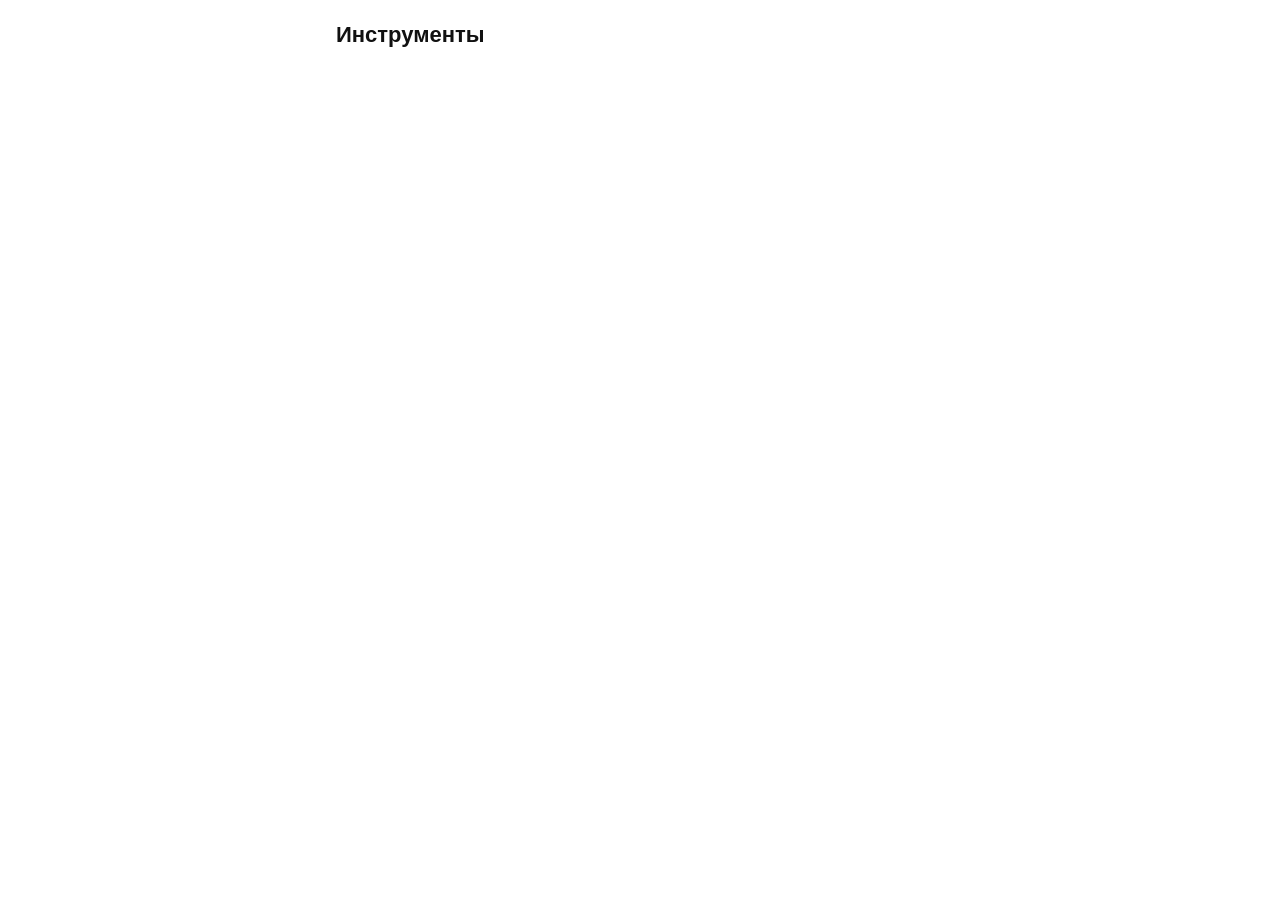
==== commit 9ff82e0b: "Update tools.html" ====
--- a/tools.html
+++ b/tools.html
@@ -229,6 +229,47 @@
 
   .caseBtns{display:flex;flex-wrap:wrap;gap:6px;margin-top:12px;}
   .caseBtns .btn{padding:8px 12px;font-size:13px;flex:0 1 auto;border-radius:10px;}
+  .classRow{
+  display:flex;gap:12px;align-items:flex-start;
+  background:var(--sec);border-radius:12px;
+  padding:12px 14px;margin-bottom:8px;
+}
+.classBadge{
+  width:46px;height:46px;border-radius:10px;
+  background:var(--btn);color:var(--btn-text);
+  display:flex;align-items:center;justify-content:center;
+  font-weight:700;font-size:17px;flex-shrink:0;
+  letter-spacing:-.5px;
+}
+.classBody{flex:1;min-width:0;}
+.classTitle{font-weight:600;font-size:14px;margin-bottom:3px;}
+.classApp{font-size:12.5px;color:var(--hint);line-height:1.45;}
+
+.infoCard{
+  background:var(--sec);border-radius:12px;padding:12px 14px;
+  margin-top:8px;
+}
+.infoCard .t{font-size:12px;color:var(--hint);font-weight:600;
+  letter-spacing:.4px;margin-bottom:6px;}
+.infoCard .d{font-size:13.5px;line-height:1.5;}
+
+.resultBig{
+  background:linear-gradient(135deg,rgba(52,199,89,.12),rgba(52,199,89,.05));
+  border-radius:12px;padding:16px;text-align:center;margin-top:12px;
+}
+.resultBig .v{font-size:26px;font-weight:700;font-variant-numeric:tabular-nums;}
+.resultBig .k{font-size:12px;color:var(--hint);margin-top:4px;}
+
+.okBadge{
+  display:inline-block;padding:4px 10px;border-radius:20px;
+  font-size:12px;font-weight:600;
+}
+.okBadge.ok{background:rgba(52,199,89,.18);color:#1c7c3f;}
+.okBadge.bad{background:rgba(255,59,48,.18);color:#b03a2e;}
+@media (prefers-color-scheme: dark){
+  .okBadge.ok{color:#7ee2a8;}
+  .okBadge.bad{color:#ff8a82;}
+}
 
   .colorPreview{height:96px;border-radius:14px;margin-bottom:16px;border:1px solid var(--sep);background:#3498db;}
 
@@ -2979,57 +3020,454 @@
    ============================================================ */
 function renderElectric(el){
   let mode = 'by-cable';
-  const data = [
-    { size: 0.5,  maxCurrent: 11, standardBreaker: 3  },
-    { size: 0.75, maxCurrent: 15, standardBreaker: 6  },
-    { size: 1.5,  maxCurrent: 15, standardBreaker: 10 },
-    { size: 2.5,  maxCurrent: 21, standardBreaker: 16 },
-    { size: 4.0,  maxCurrent: 27, standardBreaker: 20 },
-    { size: 6.0,  maxCurrent: 34, standardBreaker: 25 },
-    { size: 10.0, maxCurrent: 50, standardBreaker: 40 },
-    { size: 16.0, maxCurrent: 68, standardBreaker: 50 }
+
+  const CABLE_DATA = [
+    { size: 0.5,  maxCurrent: 11 },
+    { size: 0.75, maxCurrent: 15 },
+    { size: 1.5,  maxCurrent: 15 },
+    { size: 2.5,  maxCurrent: 21 },
+    { size: 4.0,  maxCurrent: 27 },
+    { size: 6.0,  maxCurrent: 34 },
+    { size: 10.0, maxCurrent: 50 },
+    { size: 16.0, maxCurrent: 68 }
   ];
+
+  const BREAKERS = [3, 6, 10, 16, 20, 25, 32, 40, 50, 63];
+
+  // Класс автомата по назначению цепи
+  const APPS = {
+    sockets:  { label:'Розетки / бытовая техника', cls:'C',
+                why:'Стандарт для быта: розетки, освещение, компрессоры холодильников. Пусковые токи в 5–10 раз выше номинала.' },
+    lighting: { label:'Освещение / обогреватели', cls:'B',
+                why:'Минимальные пусковые токи: лампы, конвекторы, длинные линии. Достаточно порога 3–5×.' },
+    motors:   { label:'Двигатели / насосы / станки', cls:'D',
+                why:'Высокие пусковые токи (10–20× номинала): насосы, компрессоры, сварочные аппараты, промышленное оборудование.' },
+    weak:     { label:'Слаботочка / электроника', cls:'B',
+                why:'Точные цепи и полупроводниковая электроника — нужен мгновенный отклик при малейшем превышении.' }
+  };
+
+  const RCD_RATINGS = [16, 25, 32, 40, 63, 80, 100, 125];
+
+  const RCD_LEAKAGE = [
+    { v: 10,  label:'10 мА',
+      desc:'Используется в мокрых зонах. Срабатывает при малейшей утечке — есть риск ложных срабатываний.' },
+    { v: 30,  label:'30 мА',
+      desc:'Стандарт для защиты людей: розетки, кухня, ванная, стиральная машина.' },
+    { v: 100, label:'100 мА',
+      desc:'Противопожарная защита на вводе в квартиру или частный дом. Ставится перед УЗО 30 мА на отдельных линиях.' },
+    { v: 300, label:'300 мА',
+      desc:'Противопожарная защита на вводе в крупный объект: офис, производство, многоквартирный дом.' },
+    { v: 500, label:'500 мА',
+      desc:'Только противопожарная защита в промышленных щитах и на подстанциях.' }
+  ];
+
+  const RCD_TYPES = [
+    { v:'AC',
+      where:'Простые нагрузки без электроники',
+      desc:'Реагирует только на переменный ток утечки. Подходит для ламп накаливания, ТЭНов, обогревателей. Не защитит современную технику с импульсными блоками питания — поэтому в новых щитах не ставится.' },
+    { v:'A',
+      where:'Универсальный для дома и офиса',
+      desc:'Ловит переменный и пульсирующий постоянный ток утечки. Подходит для стиральных машин, посудомоек, холодильников, ПК, СВЧ, кондиционеров. Самый популярный тип в бытовых щитах.' },
+    { v:'B',
+      where:'Техника с инверторами и преобразователями',
+      desc:'Ловит утечки любого рода, включая гладкий постоянный ток. Нужен для солнечных панелей, зарядок электромобилей, частотных приводов, промышленного оборудования с инверторами.' }
+  ];
+
+  const RCD_WIRE = {
+    16:  { min: 1.5,  typical: 2.5, max: 6,  power: 3.52 },
+    25:  { min: 2.5,  typical: 4,   max: 10, power: 5.5  },
+    32:  { min: 4,    typical: 6,   max: 16, power: 7.04 },
+    40:  { min: 6,    typical: 10,  max: 25, power: 8.8  },
+    63:  { min: 10,   typical: 16,  max: 35, power: 13.86 },
+    80:  { min: 16,   typical: 25,  max: 50, power: 17.6 },
+    100: { min: 25,   typical: 35,  max: 70, power: 22.0 },
+    125: { min: 35,   typical: 50,  max: 95, power: 27.5 }
+  };
+
+  // Типы грунта для заземления (удельное сопротивление, Ом·м)
+  const SOILS = [
+    { v: 20,   label: 'Чернозём / торф' },
+    { v: 60,   label: 'Глина / суглинок' },
+    { v: 100,  label: 'Смешанный грунт' },
+    { v: 300,  label: 'Супесь / влажный песок' },
+    { v: 500,  label: 'Песок / каменистый' },
+    { v: 1000, label: 'Скальный / сухой песок' }
+  ];
+
+  const NORMS = [
+    { v: 4,  label: '4 Ом — газовое оборудование' },
+    { v: 10, label: '10 Ом — повторное заземление' },
+    { v: 30, label: '30 Ом — частный дом (бытовое)' }
+  ];
+
+  function maxAllowedBreaker(mc){
+    let best = BREAKERS[0];
+    for (const b of BREAKERS) if (b <= mc) best = b;
+    return best;
+  }
+  function recommendedBreaker(mc){
+    const safe = mc * 0.85;
+    let best = BREAKERS[0];
+    for (const b of BREAKERS) if (b <= safe) best = b;
+    return best;
+  }
+  function minCableFor(brk){
+    for (const c of CABLE_DATA) if (c.maxCurrent >= brk) return c;
+    return CABLE_DATA[CABLE_DATA.length - 1];
+  }
+
   el.innerHTML = `
     <div class="panel">
-      <div class="seg" id="modeSeg">
-        <button class="on" data-m="by-cable">По сечению</button>
-        <button data-m="by-breaker">По автомату</button>
+      <div class="seg sm wrap" id="modeSeg">
+        <button class="on" data-m="by-cable">⚡ По сечению</button>
+        <button data-m="by-breaker">🔌 По автомату</button>
+        <button data-m="power">📐 Мощность</button>
+        <button data-m="ground">⏚ Заземление</button>
+        <button data-m="rcd">🛡 УЗО</button>
       </div>
       <div id="body"></div>
-      <div class="hintnote">Медный двухжильный кабель, однофазная сеть 220 В. Номинал автомата защищает кабель от перегрева.</div>
     </div>`;
+
   const modeSeg = el.querySelector('#modeSeg');
   const body = el.querySelector('#body');
   const $ = id => el.querySelector('#' + id);
   let result = '';
 
+  /* ── 1. По сечению ── */
   const updCable = () => {
     const sel = $('cableSel');
-    if (!sel) return;
+    const appSel = $('appSel');
+    if (!sel || !appSel) return;
     const size = parseFloat(sel.value);
-    const row = data.find(r => r.size === size);
+    const appKey = appSel.value;
+    const app = APPS[appKey];
+    const row = CABLE_DATA.find(r => r.size === size);
     if (!row){ result = ''; refreshMainButton(); return; }
-    const power = (row.standardBreaker * 220 / 1000).toFixed(2);
-    $('rMaxCur').textContent = row.maxCurrent;
-    $('rBrk').textContent = row.standardBreaker;
-    $('rPwr').textContent = power;
-    result = `Кабель ${row.size} мм²\nМакс. ток: ${row.maxCurrent} А\nАвтомат: ${row.standardBreaker} А\nМощность: ${power} кВт`;
+
+    const recBrk = recommendedBreaker(row.maxCurrent);
+    const maxBrk = maxAllowedBreaker(row.maxCurrent);
+    const powerRec = (recBrk * 220 / 1000).toFixed(2);
+    const powerMax = (maxBrk * 220 / 1000).toFixed(2);
+
+    $('rMaxCur').textContent = row.maxCurrent + ' А';
+    $('rRecBrk').textContent = recBrk + ' А';
+    $('rMaxBrk').textContent = maxBrk + ' А';
+    $('rRange').textContent = `${recBrk}–${maxBrk} А`;
+    $('rPwrRec').textContent = powerRec + ' кВт';
+    $('rPwrMax').textContent = powerMax + ' кВт';
+
+    // Рекомендация класса
+    const classBlock = $('classBlock');
+    if (classBlock){
+      classBlock.innerHTML = `
+        <div class="classRow">
+          <div class="classBadge">${app.cls}</div>
+          <div class="classBody">
+            <div class="classTitle">Класс ${app.cls} для «${esc(app.label)}»</div>
+            <div class="classApp">${esc(app.why)}</div>
+          </div>
+        </div>`;
+    }
+
+    result = `Кабель ${row.size} мм² (макс. ${row.maxCurrent} А)\n` +
+             `Рекомендуемый автомат: ${recBrk} А (${powerRec} кВт)\n` +
+             `Максимум: ${maxBrk} А (${powerMax} кВт)\n` +
+             `Класс автомата: ${app.cls} — ${app.label}`;
     refreshMainButton();
   };
+
+    /* ── 2. По автомату ── */
   const updBreaker = () => {
     const sel = $('brkSel');
-    if (!sel) return;
+    const appSel = $('appSel2');
+    if (!sel || !appSel) return;
     const brk = parseInt(sel.value, 10);
-    let row = data.find(r => r.standardBreaker >= brk);
-    if (!row) row = data[data.length - 1];
+    const appKey = appSel.value;
+    const app = APPS[appKey];
+    const cable = minCableFor(brk);
     const power = (brk * 220 / 1000).toFixed(2);
-    $('rCableSize').textContent = row.size;
-    $('rCableMax').textContent = row.maxCurrent;
-    $('rBrkPwr').textContent = power;
-    result = `Автомат ${brk} А\nМин. сечение: ${row.size} мм²\nМакс. ток кабеля: ${row.maxCurrent} А\nМощность: ${power} кВт`;
+
+    $('rCableSize').textContent = cable.size + ' мм²';
+    $('rCableMax').textContent = cable.maxCurrent + ' А';
+    $('rBrkPwr').textContent = power + ' кВт';
+
+    // Рекомендация класса
+    const classBlock = $('classBlock2');
+    if (classBlock){
+      classBlock.innerHTML = `
+        <div class="classRow">
+          <div class="classBadge">${app.cls}</div>
+          <div class="classBody">
+            <div class="classTitle">Класс ${app.cls} для «${esc(app.label)}»</div>
+            <div class="classApp">${esc(app.why)}</div>
+          </div>
+        </div>`;
+    }
+
+    result = `Автомат ${brk} А (${power} кВт)\n` +
+             `Минимальное сечение: ${cable.size} мм²\n` +
+             `Макс. ток кабеля: ${cable.maxCurrent} А\n` +
+             `Класс автомата: ${app.cls} — ${app.label}`;
     refreshMainButton();
   };
 
+  const renderPower = () => {
+    const cosRow = powerMode !== 'dc';
+    const labels = {
+      pu: ['Мощность P, Вт', 'Напряжение U, В'],
+      pi: ['Мощность P, Вт', 'Ток I, А'],
+      ui: ['Напряжение U, В', 'Ток I, А']
+    }[powerTarget];
+
+    body.innerHTML = `
+      <div class="opTitle">Взаиморасчёт <b>P · U · I · R</b></div>
+      <div class="seg sm" id="powerModeSeg">
+        <button class="${powerMode==='dc'?'on':''}" data-pm="dc">DC</button>
+        <button class="${powerMode==='ac1'?'on':''}" data-pm="ac1">AC 1φ</button>
+        <button class="${powerMode==='ac3'?'on':''}" data-pm="ac3">AC 3φ</button>
+      </div>
+      <div class="seg sm" id="powerTargetSeg">
+        <button class="${powerTarget==='pu'?'on':''}" data-pt="pu">P и U</button>
+        <button class="${powerTarget==='pi'?'on':''}" data-pt="pi">P и I</button>
+        <button class="${powerTarget==='ui'?'on':''}" data-pt="ui">U и I</button>
+      </div>
+      ${cosRow ? `
+        <label class="fld">cos φ (коэффициент мощности)</label>
+        <select class="sel" id="powerCos">
+          <option value="1">1.00 — активная нагрузка (ТЭНы, лампы)</option>
+          <option value="0.95" selected>0.95 — компьютеры, бытовая техника</option>
+          <option value="0.9">0.90 — стиральные машины, пылесосы</option>
+          <option value="0.8">0.80 — двигатели, насосы</option>
+          <option value="0.7">0.70 — сварка, компрессоры</option>
+          <option value="0.6">0.60 — трансформаторы без компенсации</option>
+        </select>
+      ` : ''}
+      <div class="twoCols" style="margin-top:12px">
+        <div>
+          <label class="fld">${labels[0]}</label>
+          <input type="number" id="powerInp1" inputmode="decimal" placeholder="0" autocomplete="off">
+        </div>
+        <div>
+          <label class="fld">${labels[1]}</label>
+          <input type="number" id="powerInp2" inputmode="decimal" placeholder="0" autocomplete="off">
+        </div>
+      </div>
+      <label class="fld" style="margin-top:16px">Результат</label>
+      <div class="stats" style="margin-top:0">
+        <div class="stat"><div class="v small" id="powerOutP">—</div><div class="k">Мощность P</div></div>
+        <div class="stat"><div class="v small" id="powerOutU">—</div><div class="k">Напряжение U</div></div>
+        <div class="stat"><div class="v small" id="powerOutI">—</div><div class="k">Ток I</div></div>
+        <div class="stat"><div class="v small" id="powerOutR">—</div><div class="k" id="powerOutRLabel">Сопротивление R</div></div>
+      </div>
+      <div class="hintnote">
+        ${powerMode==='dc'
+          ? 'Постоянный ток: P = U × I. Для AC учитывается cos φ.'
+          : powerMode==='ac1'
+            ? 'Однофазный: P = U × I × cos φ. Z — полное сопротивление.'
+            : 'Трёхфазный: P = √3 × U × I × cos φ, где U — линейное (380 В). Z — сопротивление одной фазы.'}
+      </div>`;
+
+    $('powerModeSeg').addEventListener('click', e => {
+      const b = e.target.closest('button[data-pm]');
+      if (!b) return;
+      powerMode = b.dataset.pm;
+      renderPower();
+    });
+    $('powerTargetSeg').addEventListener('click', e => {
+      const b = e.target.closest('button[data-pt]');
+      if (!b) return;
+      powerTarget = b.dataset.pt;
+      renderPower();
+    });
+    const cosEl = $('powerCos');
+    if (cosEl) cosEl.addEventListener('change', updPower);
+    $('powerInp1').addEventListener('input', updPower);
+    $('powerInp2').addEventListener('input', updPower);
+    updPower();
+  };
+
+  /* ── 4. Заземление ── */
+  const updGround = () => {
+    const soilEl = $('gSoil');
+    const lenEl = $('gLen');
+    const diaEl = $('gDia');
+    const nEl = $('gN');
+    const normEl = $('gNorm');
+    if (!soilEl || !lenEl || !diaEl || !nEl || !normEl) return;
+
+    const rho = parseFloat(soilEl.value);
+    const L = parseFloat(lenEl.value);
+    const d_mm = parseFloat(diaEl.value);
+    const n = parseInt(nEl.value, 10);
+    const norm = parseFloat(normEl.value);
+
+    if (isNaN(rho) || isNaN(L) || isNaN(d_mm) || isNaN(n) || L <= 0 || d_mm <= 0 || n < 1){
+      $('gR1').textContent = '—';
+      $('gRgrp').textContent = '—';
+      $('gVerdict').innerHTML = '<span class="empty">Введите все параметры</span>';
+      result = '';
+      refreshMainButton();
+      return;
+    }
+
+    // Одиночный вертикальный стержень (упрощённая формула)
+    const d = d_mm / 1000;                    // в метрах
+    const R1 = (rho / (2 * Math.PI * L)) * Math.log(4 * L / d);
+
+    // Коэффициент использования группы стержней (при расстоянии = 2L)
+    const etaTable = { 1:1, 2:0.85, 3:0.80, 4:0.75, 5:0.72, 6:0.70, 8:0.65, 10:0.60, 15:0.55, 20:0.50 };
+    let eta = 0.5;
+    for (const [k, v] of Object.entries(etaTable)){
+      if (n <= parseInt(k, 10)){ eta = v; break; }
+    }
+
+    const Rgrp = R1 / (n * eta);
+
+    $('gR1').textContent = R1.toFixed(2) + ' Ом';
+    $('gRgrp').textContent = Rgrp.toFixed(2) + ' Ом';
+
+    const ok = Rgrp <= norm;
+    $('gVerdict').innerHTML = ok
+      ? `<span class="okBadge ok">✓ Соответствует норме ${norm} Ом</span>`
+      : `<span class="okBadge bad">✗ Не хватает: нужно ${norm} Ом</span>`;
+
+    result = `Сопротивление одного заземлителя: ${R1.toFixed(2)} Ом\n` +
+             `Сопротивление группы из ${n} шт: ${Rgrp.toFixed(2)} Ом\n` +
+             `Норматив: ${norm} Ом — ${ok ? 'соответствует' : 'не соответствует'}`;
+    refreshMainButton();
+  };
+
+  const renderGround = () => {
+    body.innerHTML = `
+      <div class="opTitle">Расчёт <b>заземления</b> (вертикальные стержни)</div>
+      <div class="twoCols">
+        <div>
+          <label class="fld">Тип грунта</label>
+          <select class="sel" id="gSoil">
+            ${SOILS.map(s => `<option value="${s.v}">${s.label}</option>`).join('')}
+          </select>
+        </div>
+        <div>
+          <label class="fld">Норматив</label>
+          <select class="sel" id="gNorm">
+            ${NORMS.map(n => `<option value="${n.v}"${n.v===30?' selected':''}>${n.label}</option>`).join('')}
+          </select>
+        </div>
+      </div>
+      <div class="twoCols">
+        <div>
+          <label class="fld">Длина стержня, м</label>
+          <input type="number" id="gLen" value="3" step="0.5" min="0.5" inputmode="decimal" autocomplete="off">
+        </div>
+        <div>
+          <label class="fld">Диаметр, мм</label>
+          <input type="number" id="gDia" value="16" step="1" min="6" inputmode="decimal" autocomplete="off">
+        </div>
+      </div>
+      <label class="fld" style="margin-top:12px">Количество стержней, шт</label>
+      <input type="number" id="gN" value="3" min="1" max="30" inputmode="numeric" autocomplete="off">
+      <label class="fld" style="margin-top:16px">Результат</label>
+      <div class="stats" style="margin-top:0">
+        <div class="stat"><div class="v" id="gR1">—</div><div class="k">один стержень</div></div>
+        <div class="stat"><div class="v" id="gRgrp">—</div><div class="k">группа стержней</div></div>
+      </div>
+      <div class="resultBig">
+        <div class="k" style="margin-bottom:6px">Соответствие нормативу</div>
+        <div id="gVerdict"></div>
+      </div>
+      <div class="hintnote">
+        Упрощённый расчёт: R = (ρ / 2πL) · ln(4L/d). Стержни расположены с шагом ≈ 2L,<br>
+        учтён коэффициент использования группы (η). Для точного проекта — замеры грунта.
+      </div>`;
+    ['gSoil','gLen','gDia','gN','gNorm'].forEach(id => {
+      const n = $('g' + id.slice(1)) || $('gSoil') || el.querySelector('#'+id);
+      const node = el.querySelector('#' + id);
+      if (node){
+        node.addEventListener('input', updGround);
+        node.addEventListener('change', updGround);
+      }
+    });
+    updGround();
+  };
+
+  /* ── 5. УЗО ── */
+  const updRcd = () => {
+    const ratingEl = $('rcdRating');
+    const leakEl = $('rcdLeakage');
+    const typeEl = $('rcdType');
+    if (!ratingEl || !leakEl || !typeEl) return;
+
+    const rating = parseInt(ratingEl.value, 10);
+    const leak = RCD_LEAKAGE.find(l => String(l.v) === leakEl.value) || RCD_LEAKAGE[1];
+    const type = RCD_TYPES.find(t => t.v === typeEl.value) || RCD_TYPES[1];
+    const wire = RCD_WIRE[rating];
+    if (!wire){ result = ''; refreshMainButton(); return; }
+
+    $('rcdPower').textContent = wire.power.toFixed(2) + ' кВт';
+    $('rcdWire').textContent = wire.typical + ' мм²';
+    $('rcdWireRange').textContent = `${wire.min} – ${wire.max} мм²`;
+    $('rcdRatingInfo').textContent = rating + ' А';
+    $('rcdLeakageLabel').textContent = leak.label;
+    $('rcdLeakageDesc').textContent = leak.desc;
+    $('rcdTypeLabel').textContent = 'Тип ' + type.v;
+    $('rcdTypeWhere').textContent = type.where;
+    $('rcdTypeDesc').textContent = type.desc;
+
+    result = `УЗО ${rating} А / ${leak.label} / тип ${type.v}\n` +
+             `Макс. мощность: ${wire.power.toFixed(2)} кВт\n` +
+             `Кабель: ${wire.min}–${wire.max} мм² (типовой ${wire.typical} мм²)\n` +
+             `Назначение: ${leak.desc}\n` +
+             `Тип ${type.v}: ${type.where}. ${type.desc}`;
+    refreshMainButton();
+  };
+
+  const renderRcd = () => {
+    body.innerHTML = `
+      <div class="opTitle">Подбор <b>УЗО</b></div>
+      <label class="fld">Номинальный ток</label>
+      <select class="sel" id="rcdRating">
+        ${RCD_RATINGS.map(r => `<option value="${r}"${r===25?' selected':''}>${r} А</option>`).join('')}
+      </select>
+      <label class="fld" style="margin-top:12px">Номинальный ток утечки</label>
+      <select class="sel" id="rcdLeakage">
+        ${RCD_LEAKAGE.map(l => `<option value="${l.v}"${l.v===30?' selected':''}>${l.label}</option>`).join('')}
+      </select>
+      <label class="fld" style="margin-top:12px">Тип по роду тока утечки</label>
+      <select class="sel" id="rcdType">
+        ${RCD_TYPES.map(t => `<option value="${t.v}"${t.v==='A'?' selected':''}>Тип ${t.v} — ${t.where}</option>`).join('')}
+      </select>
+
+      <label class="fld" style="margin-top:16px">Параметры</label>
+      <div class="stats" style="margin-top:0">
+        <div class="stat"><div class="v" id="rcdRatingInfo">—</div><div class="k">номинальный ток</div></div>
+        <div class="stat"><div class="v" id="rcdPower">—</div><div class="k">макс. мощность</div></div>
+        <div class="stat"><div class="v" id="rcdWire">—</div><div class="k">типовое сечение кабеля</div></div>
+        <div class="stat"><div class="v small" id="rcdWireRange">—</div><div class="k">диапазон сечения</div></div>
+      </div>
+
+      <div class="infoCard">
+        <div class="t">ТОК УТЕЧКИ — <span id="rcdLeakageLabel">30 мА</span></div>
+        <div class="d" id="rcdLeakageDesc">—</div>
+      </div>
+
+      <div class="infoCard">
+        <div class="t">ТИП УЗО — <span id="rcdTypeLabel">A</span></div>
+        <div class="d" style="font-weight:600;margin-bottom:6px" id="rcdTypeWhere">—</div>
+        <div class="d" id="rcdTypeDesc">—</div>
+      </div>
+
+      <div class="hintnote">
+        Правило: номинал УЗО <b>не ниже</b> номинала автомата на этой линии.<br>
+        На вводе — противопожарное 100–300 мА, на отдельных линиях — защитное 10–30 мА.
+      </div>`;
+
+    $('rcdRating').addEventListener('change', updRcd);
+    $('rcdLeakage').addEventListener('change', updRcd);
+    $('rcdType').addEventListener('change', updRcd);
+    updRcd();
+  };
+
+  /* ── Рендер ── */
   const renderBody = () => {
     if (mode === 'by-cable'){
       body.innerHTML = `
@@ -3045,52 +3483,47 @@
           <option value="10">10.0 мм² — вводной</option>
           <option value="16">16.0 мм²</option>
         </select>
+        <label class="fld" style="margin-top:12px">Назначение цепи</label>
+        <select class="sel" id="appSel">
+          ${Object.entries(APPS).map(([k,a]) => `<option value="${k}"${k==='sockets'?' selected':''}>${a.label}</option>`).join('')}
+        </select>
         <label class="fld" style="margin-top:16px">Результат</label>
         <div class="stats" style="margin-top:0">
-          <div class="stat"><div class="v" id="rMaxCur">—</div><div class="k">макс. ток кабеля, А</div></div>
-          <div class="stat"><div class="v" id="rBrk">—</div><div class="k">номинал автомата, А</div></div>
-          <div class="stat full"><div class="v" id="rPwr">—</div><div class="k">макс. мощность, кВт</div></div>
-        </div>`;
+          <div class="stat"><div class="v" id="rMaxCur">—</div><div class="k">макс. длительный ток</div></div>
+          <div class="stat"><div class="v" id="rRecBrk">—</div><div class="k">рекомендуемый (запас 15%)</div></div>
+          <div class="stat"><div class="v" id="rMaxBrk">—</div><div class="k">максимальный автомат</div></div>
+          <div class="stat"><div class="v" id="rRange">—</div><div class="k">допустимый диапазон</div></div>
+          <div class="stat"><div class="v small" id="rPwrRec">—</div><div class="k">кВт при рекомендуемом</div></div>
+          <div class="stat"><div class="v small" id="rPwrMax">—</div><div class="k">кВт при максимальном</div></div>
+        </div>
+        <label class="fld" style="margin-top:16px">Рекомендуемый класс</label>
+        <div id="classBlock"></div>`;
       $('cableSel').addEventListener('change', updCable);
+      $('appSel').addEventListener('change', updCable);
       updCable();
-    } else {
+        } else if (mode === 'by-breaker'){
       body.innerHTML = `
         <div class="opTitle">Подобрать кабель <b>по номиналу автомата</b></div>
         <label class="fld">Номинал автомата</label>
         <select class="sel" id="brkSel">
-          <option value="3">3 А</option>
-          <option value="6">6 А</option>
-          <option value="10">10 А</option>
-          <option value="16" selected>16 А</option>
-          <option value="20">20 А</option>
-          <option value="25">25 А</option>
-          <option value="32">32 А</option>
-          <option value="40">40 А</option>
-          <option value="50">50 А</option>
+          ${BREAKERS.map(b => `<option value="${b}"${b===16?' selected':''}>${b} А</option>`).join('')}
+        </select>
+        <label class="fld" style="margin-top:12px">Назначение автомата</label>
+        <select class="sel" id="appSel2">
+          ${Object.entries(APPS).map(([k,a]) => `<option value="${k}"${k==='sockets'?' selected':''}>${a.label}</option>`).join('')}
         </select>
         <label class="fld" style="margin-top:16px">Результат</label>
         <div class="stats" style="margin-top:0">
-          <div class="stat"><div class="v" id="rCableSize">—</div><div class="k">мин. сечение, мм²</div></div>
-          <div class="stat"><div class="v" id="rCableMax">—</div><div class="k">макс. ток кабеля, А</div></div>
-          <div class="stat full"><div class="v" id="rBrkPwr">—</div><div class="k">мощность автомата, кВт</div></div>
-        </div>`;
+          <div class="stat"><div class="v" id="rCableSize">—</div><div class="k">минимальное сечение</div></div>
+          <div class="stat"><div class="v" id="rCableMax">—</div><div class="k">макс. ток этого кабеля</div></div>
+          <div class="stat full"><div class="v" id="rBrkPwr">—</div><div class="k">мощность автомата</div></div>
+        </div>
+        <label class="fld" style="margin-top:16px">Рекомендуемый класс</label>
+        <div id="classBlock2"></div>`;
       $('brkSel').addEventListener('change', updBreaker);
+      $('appSel2').addEventListener('change', updBreaker);
       updBreaker();
     }
-  };
-
-  modeSeg.addEventListener('click', e => {
-    const b = e.target.closest('button[data-m]');
-    if (!b) return;
-    mode = b.dataset.m;
-    modeSeg.querySelectorAll('button').forEach(x => x.classList.toggle('on', x === b));
-    renderBody();
-  });
-
-  setMainButton(() => result);
-  renderBody();
-}
-
 /* ============================================================
    ── 20. Нихромовый резак ──
    ============================================================ */
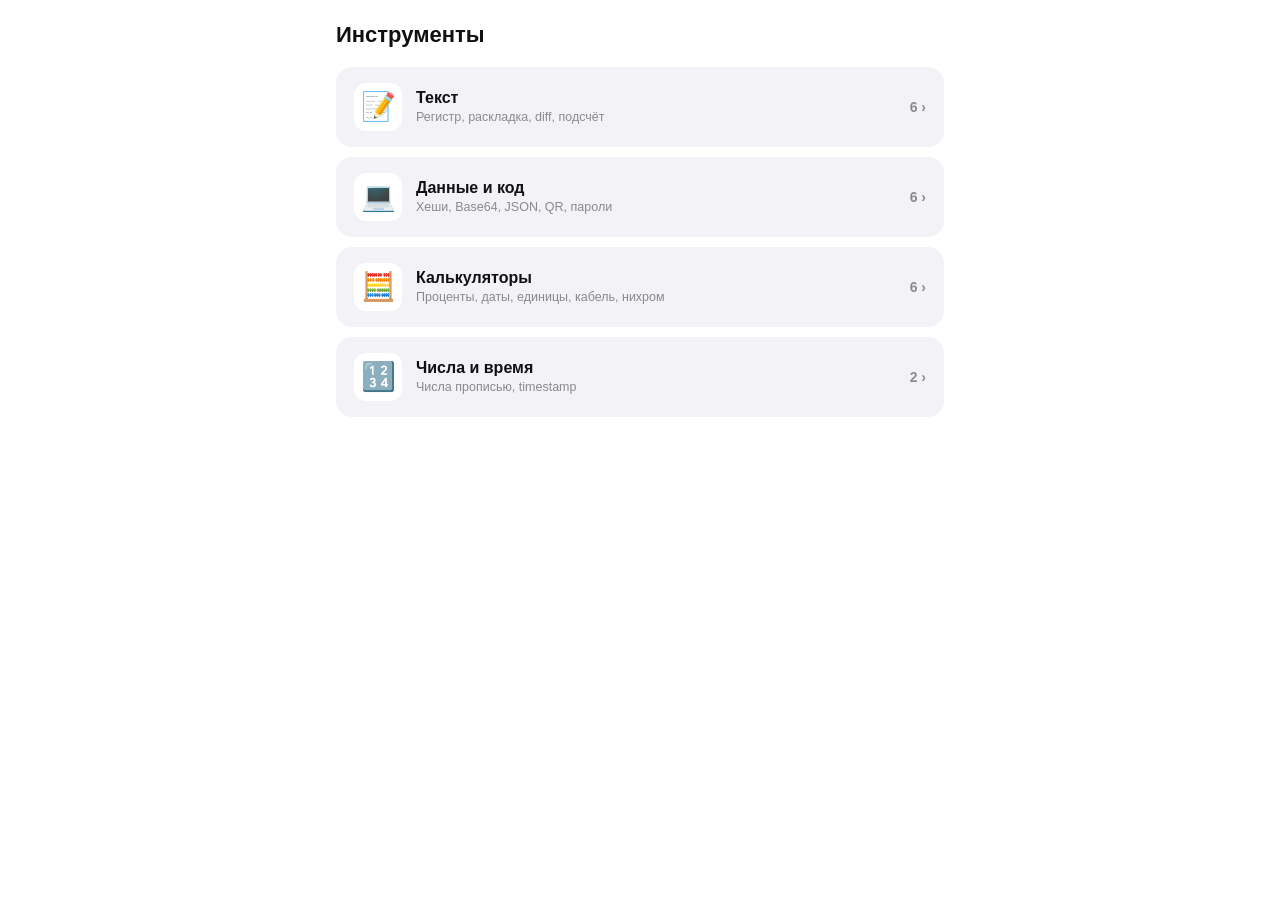
==== commit dc7e467b: "Update tools.html" ====
--- a/tools.html
+++ b/tools.html
@@ -217,7 +217,7 @@
   .qrbox canvas{width:100%;max-width:340px;height:auto;image-rendering:pixelated;display:block;}
 
   .err{color:#e0453e;font-size:13px;margin-top:10px;font-weight:500;}
-  .hintnote{color:var(--hint);font-size:12px;margin-top:10px;text-align:center;}
+  .hintnote{color:var(--hint);font-size:12px;margin-top:10px;text-align:center;line-height:1.5;}
 
   .chk{display:flex;align-items:center;gap:10px;font-size:14px;padding:8px 0;cursor:pointer;user-select:none;}
   .chk input{width:18px;height:18px;accent-color:var(--btn);flex-shrink:0;}
@@ -229,47 +229,6 @@
 
   .caseBtns{display:flex;flex-wrap:wrap;gap:6px;margin-top:12px;}
   .caseBtns .btn{padding:8px 12px;font-size:13px;flex:0 1 auto;border-radius:10px;}
-  .classRow{
-  display:flex;gap:12px;align-items:flex-start;
-  background:var(--sec);border-radius:12px;
-  padding:12px 14px;margin-bottom:8px;
-}
-.classBadge{
-  width:46px;height:46px;border-radius:10px;
-  background:var(--btn);color:var(--btn-text);
-  display:flex;align-items:center;justify-content:center;
-  font-weight:700;font-size:17px;flex-shrink:0;
-  letter-spacing:-.5px;
-}
-.classBody{flex:1;min-width:0;}
-.classTitle{font-weight:600;font-size:14px;margin-bottom:3px;}
-.classApp{font-size:12.5px;color:var(--hint);line-height:1.45;}
-
-.infoCard{
-  background:var(--sec);border-radius:12px;padding:12px 14px;
-  margin-top:8px;
-}
-.infoCard .t{font-size:12px;color:var(--hint);font-weight:600;
-  letter-spacing:.4px;margin-bottom:6px;}
-.infoCard .d{font-size:13.5px;line-height:1.5;}
-
-.resultBig{
-  background:linear-gradient(135deg,rgba(52,199,89,.12),rgba(52,199,89,.05));
-  border-radius:12px;padding:16px;text-align:center;margin-top:12px;
-}
-.resultBig .v{font-size:26px;font-weight:700;font-variant-numeric:tabular-nums;}
-.resultBig .k{font-size:12px;color:var(--hint);margin-top:4px;}
-
-.okBadge{
-  display:inline-block;padding:4px 10px;border-radius:20px;
-  font-size:12px;font-weight:600;
-}
-.okBadge.ok{background:rgba(52,199,89,.18);color:#1c7c3f;}
-.okBadge.bad{background:rgba(255,59,48,.18);color:#b03a2e;}
-@media (prefers-color-scheme: dark){
-  .okBadge.ok{color:#7ee2a8;}
-  .okBadge.bad{color:#ff8a82;}
-}
 
   .colorPreview{height:96px;border-radius:14px;margin-bottom:16px;border:1px solid var(--sep);background:#3498db;}
 
@@ -324,6 +283,47 @@
   }
 
   input[type=color]{width:100%;height:52px;border:0;border-radius:12px;background:var(--sec);padding:4px;cursor:pointer;}
+
+  .classRow{
+    display:flex;gap:12px;align-items:flex-start;
+    background:var(--sec);border-radius:12px;
+    padding:12px 14px;margin-bottom:8px;
+  }
+  .classBadge{
+    width:46px;height:46px;border-radius:10px;
+    background:var(--btn);color:var(--btn-text);
+    display:flex;align-items:center;justify-content:center;
+    font-weight:700;font-size:17px;flex-shrink:0;
+    letter-spacing:-.5px;
+  }
+  .classBody{flex:1;min-width:0;}
+  .classTitle{font-weight:600;font-size:14px;margin-bottom:3px;}
+  .classApp{font-size:12.5px;color:var(--hint);line-height:1.45;}
+
+  .infoCard{
+    background:var(--sec);border-radius:12px;padding:12px 14px;
+    margin-top:8px;
+  }
+  .infoCard .t{font-size:12px;color:var(--hint);font-weight:600;
+    letter-spacing:.4px;margin-bottom:6px;}
+  .infoCard .d{font-size:13.5px;line-height:1.5;}
+
+  .resultBig{
+    background:rgba(52,199,89,.10);
+    border-radius:12px;padding:16px;text-align:center;margin-top:12px;
+  }
+  .resultBig .k{font-size:12px;color:var(--hint);margin-bottom:6px;}
+
+  .okBadge{
+    display:inline-block;padding:5px 12px;border-radius:20px;
+    font-size:13px;font-weight:600;
+  }
+  .okBadge.ok{background:rgba(52,199,89,.22);color:#1c7c3f;}
+  .okBadge.bad{background:rgba(255,59,48,.22);color:#b03a2e;}
+  @media (prefers-color-scheme: dark){
+    .okBadge.ok{color:#7ee2a8;}
+    .okBadge.bad{color:#ff8a82;}
+  }
 
   .toast{
     position:fixed;left:50%;bottom:28px;transform:translateX(-50%) translateY(20px);
@@ -2961,7 +2961,7 @@
 }
 
 /* ============================================================
-   ── 18. Разбавление жидкостей ──
+   ── 18. Разбавление ──
    ============================================================ */
 function renderOil(el){
   el.innerHTML = `
@@ -2988,7 +2988,6 @@
   const $ = id => el.querySelector('#' + id);
   const baseEl = $('base'), ratioEl = $('ratio');
   let result = '';
-
   const upd = () => {
     const base = parseFloat(baseEl.value);
     const ratio = parseFloat(ratioEl.value);
@@ -2996,8 +2995,7 @@
       $('rBase').textContent = '0';
       $('rAdd').textContent = '0';
       $('rTotal').textContent = '0';
-      result = '';
-      refreshMainButton();
+      result = ''; refreshMainButton();
       return;
     }
     const add = Math.round(base / ratio);
@@ -3008,7 +3006,6 @@
     result = `База: ${base} мл\nДобавка: ${add} мл\nИтого: ${total} мл`;
     refreshMainButton();
   };
-
   baseEl.addEventListener('input', upd);
   ratioEl.addEventListener('input', upd);
   setMainButton(() => result);
@@ -3016,7 +3013,7 @@
 }
 
 /* ============================================================
-   ── 19. Кабель и автомат ──
+   ── 19. Электрика (сечение / автомат / мощность / заземление / УЗО) ──
    ============================================================ */
 function renderElectric(el){
   let mode = 'by-cable';
@@ -3034,7 +3031,6 @@
 
   const BREAKERS = [3, 6, 10, 16, 20, 25, 32, 40, 50, 63];
 
-  // Класс автомата по назначению цепи
   const APPS = {
     sockets:  { label:'Розетки / бытовая техника', cls:'C',
                 why:'Стандарт для быта: розетки, освещение, компрессоры холодильников. Пусковые токи в 5–10 раз выше номинала.' },
@@ -3084,7 +3080,6 @@
     125: { min: 35,   typical: 50,  max: 95, power: 27.5 }
   };
 
-  // Типы грунта для заземления (удельное сопротивление, Ом·м)
   const SOILS = [
     { v: 20,   label: 'Чернозём / торф' },
     { v: 60,   label: 'Глина / суглинок' },
@@ -3156,7 +3151,6 @@
     $('rPwrRec').textContent = powerRec + ' кВт';
     $('rPwrMax').textContent = powerMax + ' кВт';
 
-    // Рекомендация класса
     const classBlock = $('classBlock');
     if (classBlock){
       classBlock.innerHTML = `
@@ -3176,7 +3170,7 @@
     refreshMainButton();
   };
 
-    /* ── 2. По автомату ── */
+  /* ── 2. По автомату ── */
   const updBreaker = () => {
     const sel = $('brkSel');
     const appSel = $('appSel2');
@@ -3191,7 +3185,6 @@
     $('rCableMax').textContent = cable.maxCurrent + ' А';
     $('rBrkPwr').textContent = power + ' кВт';
 
-    // Рекомендация класса
     const classBlock = $('classBlock2');
     if (classBlock){
       classBlock.innerHTML = `
@@ -3208,6 +3201,75 @@
              `Минимальное сечение: ${cable.size} мм²\n` +
              `Макс. ток кабеля: ${cable.maxCurrent} А\n` +
              `Класс автомата: ${app.cls} — ${app.label}`;
+    refreshMainButton();
+  };
+
+  /* ── 3. Мощность ── */
+  let powerMode = 'dc';
+  let powerTarget = 'pu';
+
+  const fmtNum = n => {
+    if (!isFinite(n)) return '—';
+    const r = Math.round(n * 1e6) / 1e6;
+    return r.toLocaleString('ru-RU', { maximumFractionDigits: 6 });
+  };
+
+  const updPower = () => {
+    const cosEl = $('powerCos');
+    const inp1 = $('powerInp1');
+    const inp2 = $('powerInp2');
+    if (!inp1 || !inp2) return;
+
+    const cos = powerMode === 'dc' ? 1 : (parseFloat(cosEl?.value) || 0.95);
+    const a = parseFloat(String(inp1.value).replace(',', '.'));
+    const b = parseFloat(String(inp2.value).replace(',', '.'));
+
+    const outI = $('powerOutI');
+    const outU = $('powerOutU');
+    const outP = $('powerOutP');
+    const outR = $('powerOutR');
+    const outRLabel = $('powerOutRLabel');
+
+    if (isNaN(a) || isNaN(b) || a <= 0 || b <= 0){
+      outI.textContent = '—';
+      outU.textContent = '—';
+      outP.textContent = '—';
+      outR.textContent = '—';
+      result = ''; refreshMainButton();
+      return;
+    }
+
+    let U, I, P;
+    const k3 = powerMode === 'ac3' ? Math.sqrt(3) : 1;
+
+    if (powerTarget === 'pu'){
+      P = a; U = b;
+      I = P / (U * k3 * cos);
+    } else if (powerTarget === 'pi'){
+      P = a; I = b;
+      U = P / (I * k3 * cos);
+    } else {
+      U = a; I = b;
+      P = U * I * k3 * cos;
+    }
+
+    let R;
+    if (powerMode === 'dc') R = U / I;
+    else if (powerMode === 'ac1') R = U / I;
+    else R = (U / Math.sqrt(3)) / I;
+
+    outP.textContent = fmtNum(P) + ' Вт';
+    outU.textContent = fmtNum(U) + ' В';
+    outI.textContent = fmtNum(I) + ' А';
+    outR.textContent = fmtNum(R) + ' Ом';
+
+    if (outRLabel){
+      outRLabel.textContent = powerMode === 'dc' ? 'Сопротивление R'
+        : powerMode === 'ac1' ? 'Полное сопротивление Z'
+        : 'Сопротивление одной фазы Z';
+    }
+
+    result = `Мощность: ${fmtNum(P)} Вт\nНапряжение: ${fmtNum(U)} В\nТок: ${fmtNum(I)} А\nСопротивление: ${fmtNum(R)} Ом`;
     refreshMainButton();
   };
 
@@ -3304,17 +3366,14 @@
     if (isNaN(rho) || isNaN(L) || isNaN(d_mm) || isNaN(n) || L <= 0 || d_mm <= 0 || n < 1){
       $('gR1').textContent = '—';
       $('gRgrp').textContent = '—';
-      $('gVerdict').innerHTML = '<span class="empty">Введите все параметры</span>';
-      result = '';
-      refreshMainButton();
+      $('gVerdict').innerHTML = '<span class="empty" style="color:var(--hint)">Введите все параметры</span>';
+      result = ''; refreshMainButton();
       return;
     }
 
-    // Одиночный вертикальный стержень (упрощённая формула)
-    const d = d_mm / 1000;                    // в метрах
+    const d = d_mm / 1000;
     const R1 = (rho / (2 * Math.PI * L)) * Math.log(4 * L / d);
 
-    // Коэффициент использования группы стержней (при расстоянии = 2L)
     const etaTable = { 1:1, 2:0.85, 3:0.80, 4:0.75, 5:0.72, 6:0.70, 8:0.65, 10:0.60, 15:0.55, 20:0.50 };
     let eta = 0.5;
     for (const [k, v] of Object.entries(etaTable)){
@@ -3372,15 +3431,15 @@
         <div class="stat"><div class="v" id="gRgrp">—</div><div class="k">группа стержней</div></div>
       </div>
       <div class="resultBig">
-        <div class="k" style="margin-bottom:6px">Соответствие нормативу</div>
+        <div class="k">Соответствие нормативу</div>
         <div id="gVerdict"></div>
       </div>
       <div class="hintnote">
-        Упрощённый расчёт: R = (ρ / 2πL) · ln(4L/d). Стержни расположены с шагом ≈ 2L,<br>
-        учтён коэффициент использования группы (η). Для точного проекта — замеры грунта.
+        Упрощённый расчёт: R = (ρ / 2πL) · ln(4L/d). Стержни с шагом ≈ 2L,<br>
+        учтён коэффициент использования группы. Для точного проекта — замеры грунта.
       </div>`;
+
     ['gSoil','gLen','gDia','gN','gNorm'].forEach(id => {
-      const n = $('g' + id.slice(1)) || $('gSoil') || el.querySelector('#'+id);
       const node = el.querySelector('#' + id);
       if (node){
         node.addEventListener('input', updGround);
@@ -3501,7 +3560,7 @@
       $('cableSel').addEventListener('change', updCable);
       $('appSel').addEventListener('change', updCable);
       updCable();
-        } else if (mode === 'by-breaker'){
+    } else if (mode === 'by-breaker'){
       body.innerHTML = `
         <div class="opTitle">Подобрать кабель <b>по номиналу автомата</b></div>
         <label class="fld">Номинал автомата</label>
@@ -3523,7 +3582,28 @@
       $('brkSel').addEventListener('change', updBreaker);
       $('appSel2').addEventListener('change', updBreaker);
       updBreaker();
-    }
+    } else if (mode === 'power'){
+      renderPower();
+    } else if (mode === 'ground'){
+      renderGround();
+    } else {
+      renderRcd();
+    }
+  };
+
+  modeSeg.addEventListener('click', e => {
+    const b = e.target.closest('button[data-m]');
+    if (!b) return;
+    mode = b.dataset.m;
+    modeSeg.querySelectorAll('button').forEach(x => x.classList.toggle('on', x === b));
+    renderBody();
+    window.scrollTo({ top: 0, behavior: 'smooth' });
+  });
+
+  setMainButton(() => result);
+  renderBody();
+}
+
 /* ============================================================
    ── 20. Нихромовый резак ──
    ============================================================ */
@@ -3560,8 +3640,7 @@
       $('rI').textContent = '0';
       $('rU').textContent = '0';
       $('rP').textContent = '0';
-      result = '';
-      refreshMainButton();
+      result = ''; refreshMainButton();
       return;
     }
     const L_m = L_cm / 100;
@@ -3580,7 +3659,6 @@
     result = `Сопротивление: ${R.toFixed(2)} Ом\nТок: ${I.toFixed(2)} А\nНапряжение: ${U.toFixed(1)} В\nМощность БП: ≥ ${Math.ceil(P)} Вт`;
     refreshMainButton();
   };
-  ['d','len'].forEach(id => $('d') && el.querySelector('#' + id).addEventListener('input', upd));
   $('d').addEventListener('input', upd);
   $('len').addEventListener('input', upd);
   setMainButton(() => result);
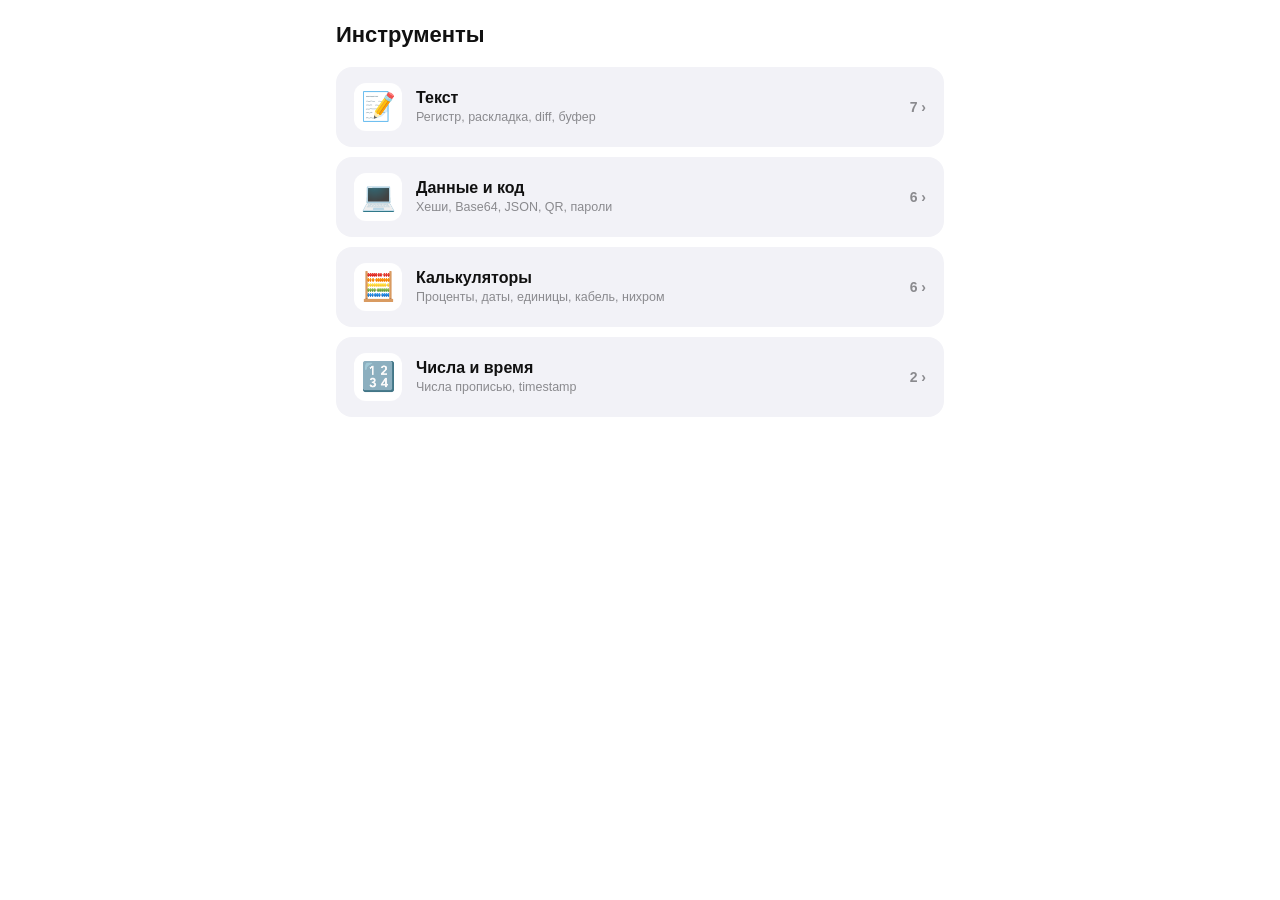
==== commit 39036d4d: "Update tools.html" ====
--- a/tools.html
+++ b/tools.html
@@ -324,6 +324,32 @@
     .okBadge.ok{color:#7ee2a8;}
     .okBadge.bad{color:#ff8a82;}
   }
+
+  .clipItem{
+    background:var(--sec);border-radius:12px;
+    padding:12px;margin-bottom:10px;
+  }
+  .clipPreview{
+    background:var(--bg);border-radius:8px;padding:6px;
+    display:flex;justify-content:center;margin-bottom:8px;
+  }
+  .clipPreview img{
+    max-width:100%;max-height:220px;border-radius:6px;display:block;
+  }
+  .clipText{
+    font-family:ui-monospace,SFMono-Regular,Menlo,monospace;
+    font-size:13.5px;line-height:1.5;
+    white-space:pre-wrap;word-break:break-word;
+    max-height:120px;overflow:hidden;
+  }
+  .clipMeta{
+    font-size:11px;color:var(--hint);margin-top:8px;
+  }
+  .clipActions{
+    display:flex;gap:8px;margin-top:8px;
+    border-top:1px solid var(--sep);padding-top:8px;
+  }
+  .clipActions .mini{font-size:12px;padding:4px 0;}
 
   .toast{
     position:fixed;left:50%;bottom:28px;transform:translateX(-50%) translateY(20px);
@@ -1408,6 +1434,7 @@
   strings: { icon:'📝', title:'Сортировка строк', render: renderStrings },
   count:   { icon:'🔢', title:'Подсчёт символов', render: renderCount },
   diff:    { icon:'📊', title:'Diff двух текстов',render: renderDiff },
+  clipboard:{icon:'📋', title:'Буфер обмена',     render: renderClipboard },
 
   hashb64: { icon:'#️⃣', title:'Хеши и Base64',   render: renderHashB64 },
   dataconv:{ icon:'🗂️', title:'JSON / YAML / CSV',render: renderDataConv },
@@ -1429,8 +1456,8 @@
 
 const CATEGORIES = {
   text:    { icon:'📝', title:'Текст',
-             desc:'Регистр, раскладка, diff, подсчёт',
-             tools:['case','layout','translit','strings','count','diff'] },
+             desc:'Регистр, раскладка, diff, буфер',
+             tools:['case','layout','translit','strings','count','diff','clipboard'] },
   data:    { icon:'💻', title:'Данные и код',
              desc:'Хеши, Base64, JSON, QR, пароли',
              tools:['hashb64','dataconv','qr','short','password','color'] },
@@ -1875,7 +1902,214 @@
 }
 
 /* ============================================================
-   ── 7. Хеши и Base64 ──
+   ── 7. Буфер обмена ──
+   ============================================================ */
+function blobToDataURL(blob){
+  return new Promise((resolve, reject) => {
+    const r = new FileReader();
+    r.onload = () => resolve(r.result);
+    r.onerror = reject;
+    r.readAsDataURL(blob);
+  });
+}
+function getImageSize(dataUrl){
+  return new Promise((resolve) => {
+    const img = new Image();
+    img.onload = () => resolve({ w: img.naturalWidth, h: img.naturalHeight });
+    img.onerror = () => resolve({ w: 0, h: 0 });
+    img.src = dataUrl;
+  });
+}
+
+function renderClipboard(el){
+  const STORAGE_KEY = 'clipboard_history_v1';
+  const MAX_ITEMS = 30;
+  const MAX_IMAGE_BYTES = 500 * 1024;
+
+  let history = [];
+  try {
+    const raw = localStorage.getItem(STORAGE_KEY);
+    if (raw) history = JSON.parse(raw);
+  } catch(e){ history = []; }
+
+  el.innerHTML = `
+    <div class="panel">
+      <div class="row" style="margin-top:0">
+        <button class="btn" id="pasteBtn" style="padding:16px;font-size:17px">📋 Вставить из буфера</button>
+      </div>
+      <div class="hintnote" id="status" style="text-align:center">
+        Поддерживается текст и картинки
+      </div>
+
+      <div class="row" style="margin-top:8px">
+        <button class="btn ghost sm" id="clearBtn">🗑 Очистить историю</button>
+      </div>
+
+      <label class="fld" style="margin-top:16px">История (<span id="count">0</span>)</label>
+      <div id="list"></div>
+    </div>`;
+
+  const $ = id => el.querySelector('#' + id);
+
+  const save = () => {
+    try { localStorage.setItem(STORAGE_KEY, JSON.stringify(history)); }
+    catch(e){ /* quota exceeded */ }
+  };
+
+  const render = () => {
+    const list = $('list');
+    $('count').textContent = history.length;
+    if (!history.length){
+      list.innerHTML = '<div class="out"><span class="empty">Здесь появится то, что вы вставляли…</span></div>';
+      return;
+    }
+    list.innerHTML = history.map((item, i) => {
+      const time = new Date(item.t).toLocaleString('ru-RU', { day:'2-digit', month:'2-digit', hour:'2-digit', minute:'2-digit' });
+      if (item.type === 'image'){
+        return `<div class="clipItem">
+          <div class="clipPreview"><img src="${item.data}" alt="image"></div>
+          <div class="clipMeta">${item.w}×${item.h} · ${time}</div>
+          <div class="clipActions">
+            <button class="mini" data-act="copy" data-i="${i}">📋 Копировать</button>
+            <button class="mini" data-act="del" data-i="${i}">🗑 Удалить</button>
+          </div>
+        </div>`;
+      }
+      const text = item.data;
+      const preview = text.length > 200 ? text.slice(0, 200) + '…' : text;
+      return `<div class="clipItem">
+        <div class="clipText">${esc(preview)}</div>
+        <div class="clipMeta">${text.length} симв. · ${time}</div>
+        <div class="clipActions">
+          <button class="mini" data-act="copy" data-i="${i}">📋 Копировать</button>
+          <button class="mini" data-act="del" data-i="${i}">🗑 Удалить</button>
+        </div>
+      </div>`;
+    }).join('');
+  };
+
+  const addText = (text) => {
+    if (!text) return;
+    if (history.length && history[0].type === 'text' && history[0].data === text) return;
+    history.unshift({ type:'text', data:text, t: Date.now() });
+    while (history.length > MAX_ITEMS) history.pop();
+    save(); render();
+  };
+
+  const addImage = (dataUrl, w, h) => {
+    if (history.length && history[0].type === 'image' && history[0].data === dataUrl) return;
+    history.unshift({ type:'image', data:dataUrl, w, h, t: Date.now() });
+    while (history.length > MAX_ITEMS) history.pop();
+    save(); render();
+  };
+
+  $('pasteBtn').addEventListener('click', async () => {
+    $('status').textContent = 'Читаем буфер…';
+    let handled = false;
+
+    try {
+      if (navigator.clipboard && navigator.clipboard.read){
+        const items = await navigator.clipboard.read();
+        for (const item of items){
+          const imgType = item.types.find(t => t.startsWith('image/'));
+          if (imgType){
+            const blob = await item.getType(imgType);
+            if (blob.size > MAX_IMAGE_BYTES){
+              toast('Картинка слишком большая: ' + Math.round(blob.size/1024) + ' КБ (макс. 500)');
+              handled = true;
+              continue;
+            }
+            const dataUrl = await blobToDataURL(blob);
+            const dims = await getImageSize(dataUrl);
+            addImage(dataUrl, dims.w, dims.h);
+            handled = true;
+            continue;
+          }
+          const txtType = item.types.find(t => t === 'text/plain' || t === 'text/html');
+          if (txtType){
+            const blob = await item.getType(txtType);
+            const txt = await blob.text();
+            addText(txt);
+            handled = true;
+          }
+        }
+      } else if (navigator.clipboard && navigator.clipboard.readText){
+        const txt = await navigator.clipboard.readText();
+        if (txt){ addText(txt); handled = true; }
+      } else {
+        $('status').textContent = 'Буфер обмена недоступен в этом браузере';
+        return;
+      }
+    } catch(e){
+      try {
+        const txt = await navigator.clipboard.readText();
+        if (txt){ addText(txt); handled = true; }
+      } catch(e2){
+        $('status').textContent = 'Не удалось прочитать буфер. Разрешите доступ.';
+        if (tg && tg.HapticFeedback) try { tg.HapticFeedback.notificationOccurred('error'); } catch(_){}
+        return;
+      }
+    }
+
+    $('status').textContent = handled ? '✓ Добавлено в историю' : 'В буфере ничего нет';
+    setTimeout(() => {
+      $('status').textContent = 'Поддерживается текст и картинки';
+    }, 2500);
+    if (tg && tg.HapticFeedback) try { tg.HapticFeedback.notificationOccurred(handled ? 'success' : 'warning'); } catch(e){}
+  });
+
+  $('clearBtn').addEventListener('click', () => {
+    if (!history.length){ toast('История пуста'); return; }
+    const doClear = () => { history = []; save(); render(); toast('Очищено'); };
+    if (tg && tg.showConfirm){
+      tg.showConfirm('Очистить всю историю?', (ok) => { if (ok) doClear(); });
+    } else {
+      if (confirm('Очистить всю историю?')) doClear();
+    }
+  });
+
+  el.addEventListener('click', async (e) => {
+    const btn = e.target.closest('button[data-act]');
+    if (!btn) return;
+    const i = parseInt(btn.dataset.i, 10);
+    const item = history[i];
+    if (!item) return;
+    const act = btn.dataset.act;
+
+    if (act === 'del'){
+      history.splice(i, 1); save(); render();
+      if (tg && tg.HapticFeedback) try { tg.HapticFeedback.impactOccurred('light'); } catch(_){}
+      return;
+    }
+
+    if (act === 'copy'){
+      try {
+        if (item.type === 'image' && navigator.clipboard && window.ClipboardItem){
+          const res = await fetch(item.data);
+          const blob = await res.blob();
+          await navigator.clipboard.write([ new ClipboardItem({ [blob.type]: blob }) ]);
+          toast('Картинка скопирована');
+        } else if (item.type === 'text'){
+          await navigator.clipboard.writeText(item.data);
+          toast('Скопировано');
+        } else {
+          await navigator.clipboard.writeText(item.data);
+          toast('Скопировано');
+        }
+        if (tg && tg.HapticFeedback) try { tg.HapticFeedback.impactOccurred('light'); } catch(_){}
+      } catch(err){
+        if (item.type === 'text') copyText(item.data);
+        else toast('Не удалось скопировать картинку — браузер не поддерживает');
+      }
+    }
+  });
+
+  setMainButton(() => '');
+  render();
+}
+
+/* ============================================================
+   ── 8. Хеши и Base64 ──
    ============================================================ */
 function renderHashB64(el){
   el.innerHTML = `
@@ -1958,7 +2192,7 @@
 }
 
 /* ============================================================
-   ── 8. JSON / YAML / CSV ──
+   ── 9. JSON / YAML / CSV ──
    ============================================================ */
 function renderDataConv(el){
   el.innerHTML = `
@@ -2027,7 +2261,7 @@
 }
 
 /* ============================================================
-   ── 9. QR-код ──
+   ── 10. QR-код ──
    ============================================================ */
 function renderQR(el){
   let mode = 'text';
@@ -2334,7 +2568,7 @@
 }
 
 /* ============================================================
-   ── 10. Сократить ссылку ──
+   ── 11. Сократить ссылку ──
    ============================================================ */
 async function fetchWithTimeout(url, opts = {}, ms = 12000){
   const ctrl = new AbortController();
@@ -2410,7 +2644,7 @@
 }
 
 /* ============================================================
-   ── 11. Пароли ──
+   ── 12. Пароли ──
    ============================================================ */
 function renderPassword(el){
   el.innerHTML = `
@@ -2459,7 +2693,7 @@
 }
 
 /* ============================================================
-   ── 12. Цвет ──
+   ── 13. Цвет ──
    ============================================================ */
 function renderColor(el){
   el.innerHTML = `
@@ -2505,7 +2739,7 @@
 }
 
 /* ============================================================
-   ── 13. Числа прописью ──
+   ── 14. Числа прописью ──
    ============================================================ */
 function renderWords(el){
   el.innerHTML = `
@@ -2568,7 +2802,7 @@
 }
 
 /* ============================================================
-   ── 14. Проценты ──
+   ── 15. Проценты ──
    ============================================================ */
 function renderPercent(el){
   let mode = 'of';
@@ -2681,7 +2915,7 @@
 }
 
 /* ============================================================
-   ── 15. Калькулятор дат ──
+   ── 16. Калькулятор дат ──
    ============================================================ */
 function renderDates(el){
   let mode = 'diff';
@@ -2824,7 +3058,7 @@
 }
 
 /* ============================================================
-   ── 16. Таймстамп ──
+   ── 17. Таймстамп ──
    ============================================================ */
 function renderTimestamp(el){
   const now = new Date();
@@ -2892,7 +3126,7 @@
 }
 
 /* ============================================================
-   ── 17. Конвертер единиц ──
+   ── 18. Конвертер единиц ──
    ============================================================ */
 function renderUnits(el){
   el.innerHTML = `
@@ -2961,7 +3195,7 @@
 }
 
 /* ============================================================
-   ── 18. Разбавление ──
+   ── 19. Разбавление ──
    ============================================================ */
 function renderOil(el){
   el.innerHTML = `
@@ -3013,7 +3247,7 @@
 }
 
 /* ============================================================
-   ── 19. Электрика (сечение / автомат / мощность / заземление / УЗО) ──
+   ── 20. Электрика ──
    ============================================================ */
 function renderElectric(el){
   let mode = 'by-cable';
@@ -3128,7 +3362,6 @@
   const $ = id => el.querySelector('#' + id);
   let result = '';
 
-  /* ── 1. По сечению ── */
   const updCable = () => {
     const sel = $('cableSel');
     const appSel = $('appSel');
@@ -3170,7 +3403,6 @@
     refreshMainButton();
   };
 
-  /* ── 2. По автомату ── */
   const updBreaker = () => {
     const sel = $('brkSel');
     const appSel = $('appSel2');
@@ -3204,7 +3436,6 @@
     refreshMainButton();
   };
 
-  /* ── 3. Мощность ── */
   let powerMode = 'dc';
   let powerTarget = 'pu';
 
@@ -3348,7 +3579,6 @@
     updPower();
   };
 
-  /* ── 4. Заземление ── */
   const updGround = () => {
     const soilEl = $('gSoil');
     const lenEl = $('gLen');
@@ -3449,7 +3679,6 @@
     updGround();
   };
 
-  /* ── 5. УЗО ── */
   const updRcd = () => {
     const ratingEl = $('rcdRating');
     const leakEl = $('rcdLeakage');
@@ -3526,7 +3755,6 @@
     updRcd();
   };
 
-  /* ── Рендер ── */
   const renderBody = () => {
     if (mode === 'by-cable'){
       body.innerHTML = `
@@ -3605,7 +3833,7 @@
 }
 
 /* ============================================================
-   ── 20. Нихромовый резак ──
+   ── 21. Нихромовый резак ──
    ============================================================ */
 function renderNichrome(el){
   el.innerHTML = `
